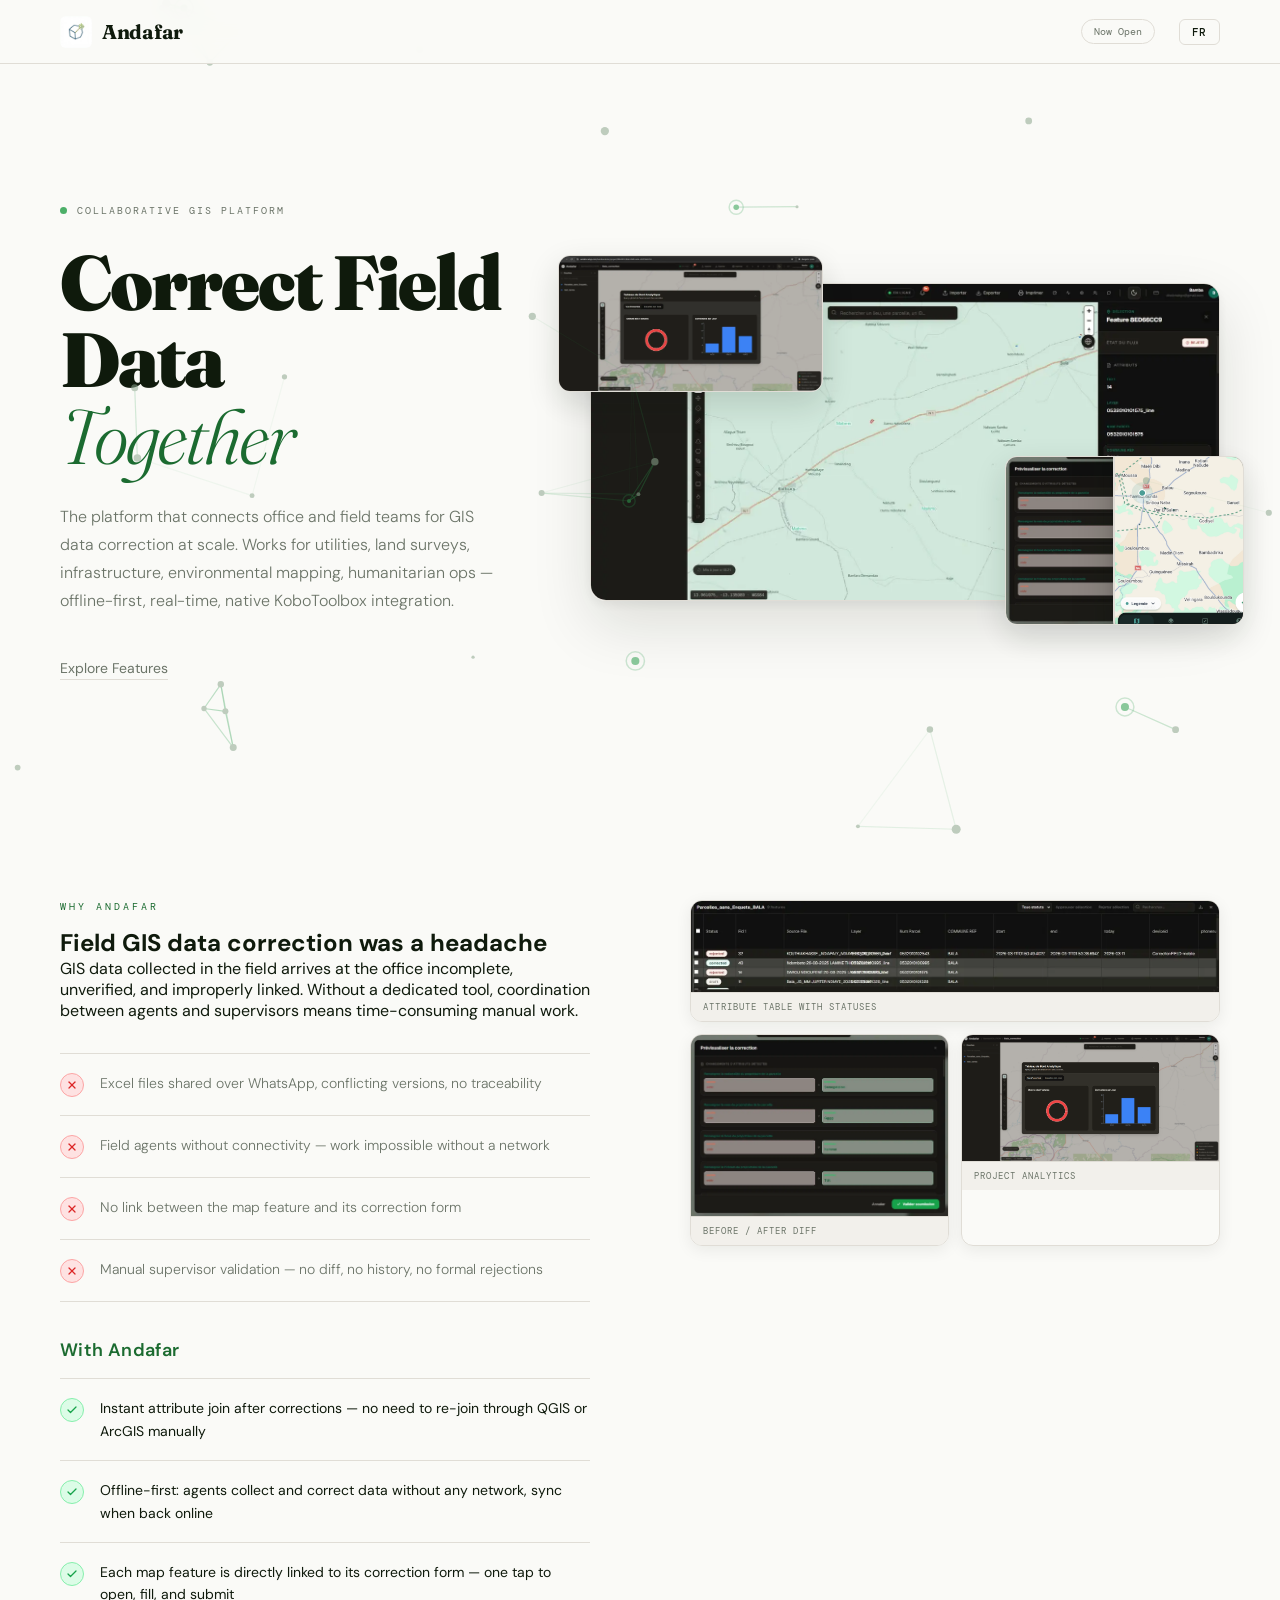
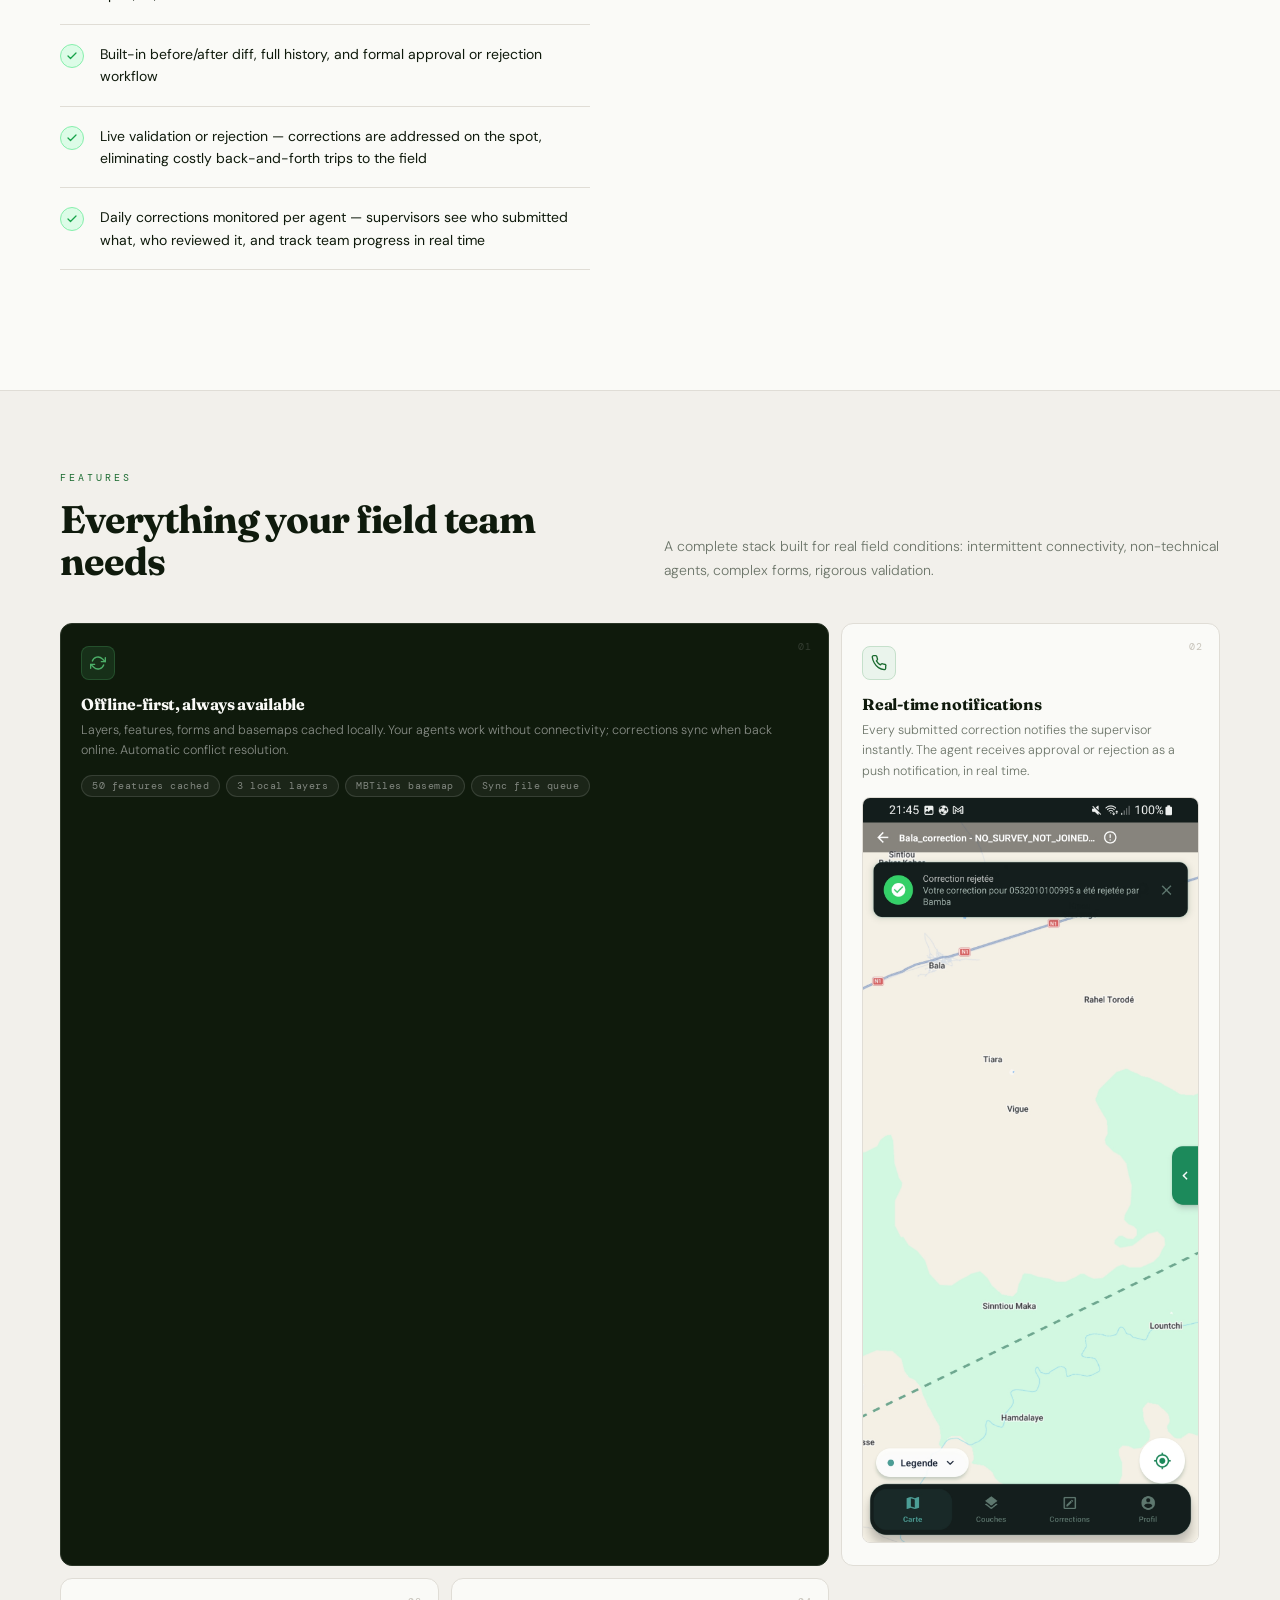
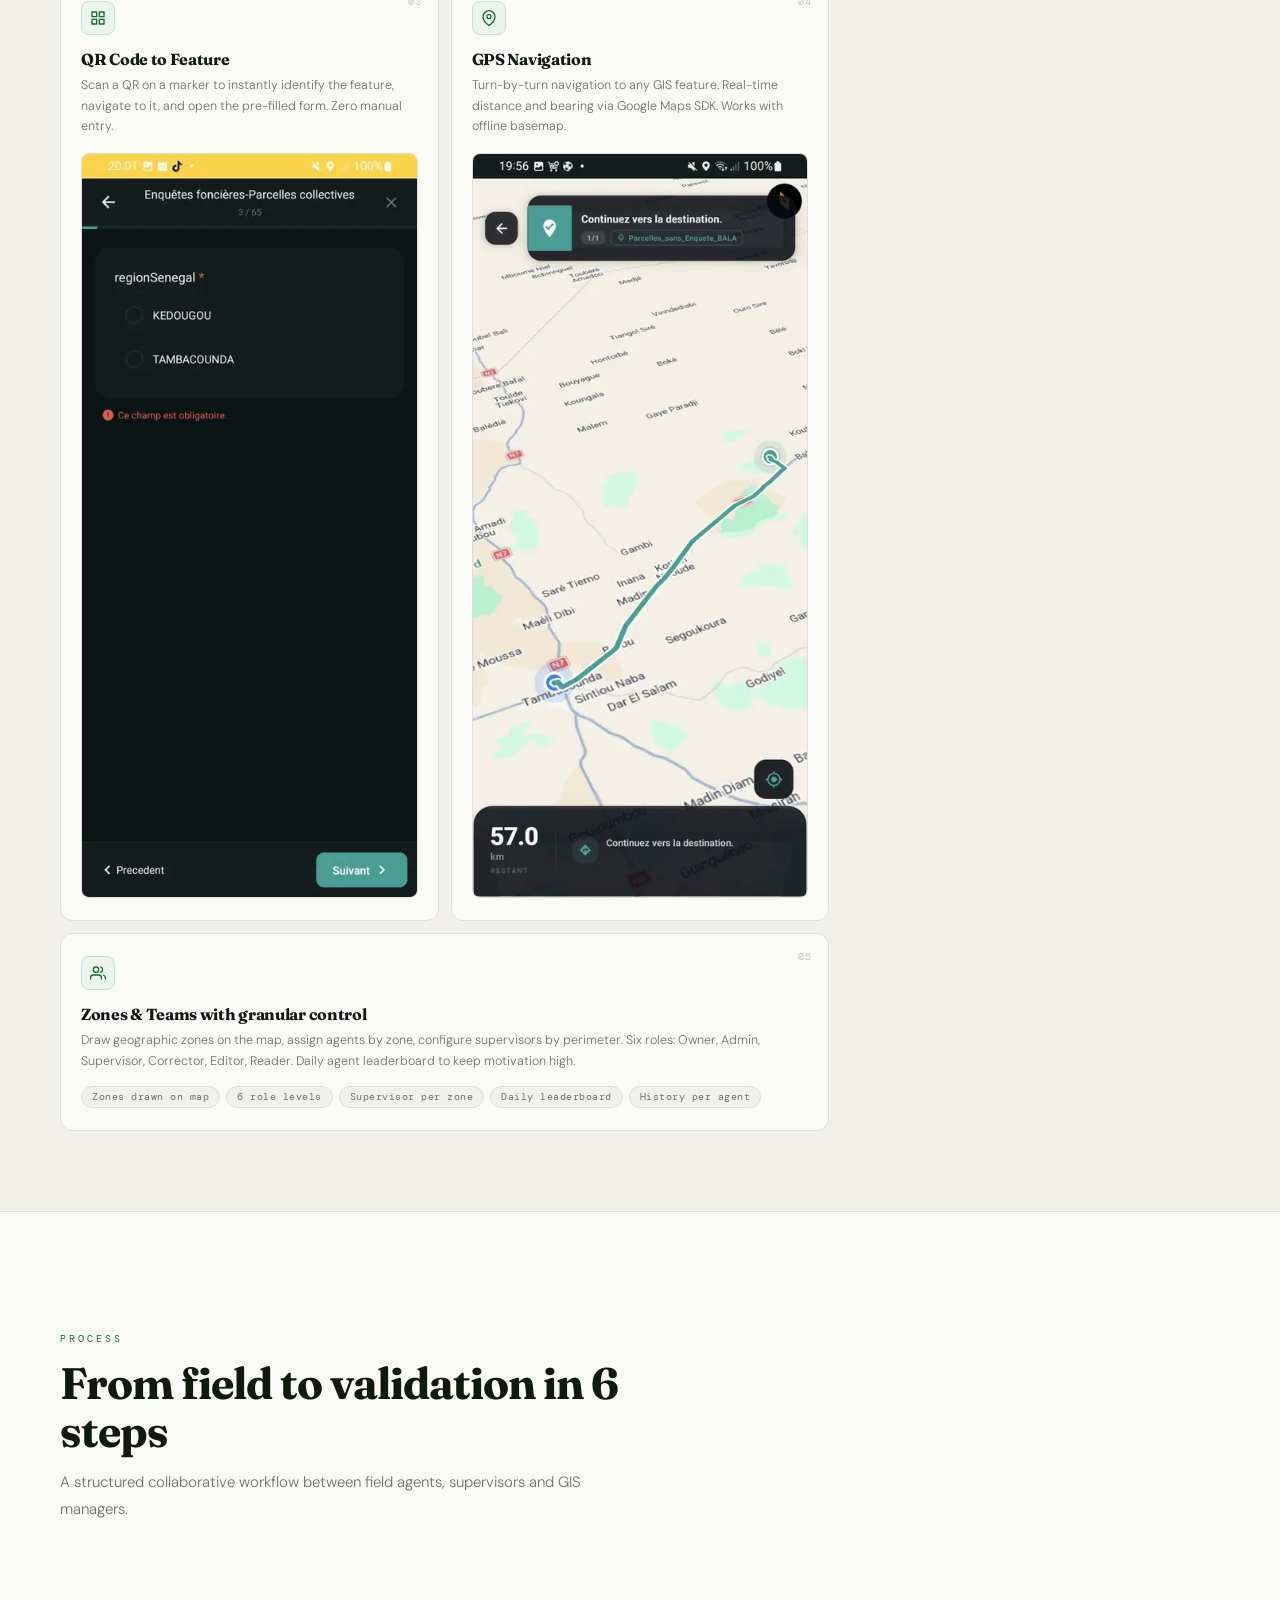
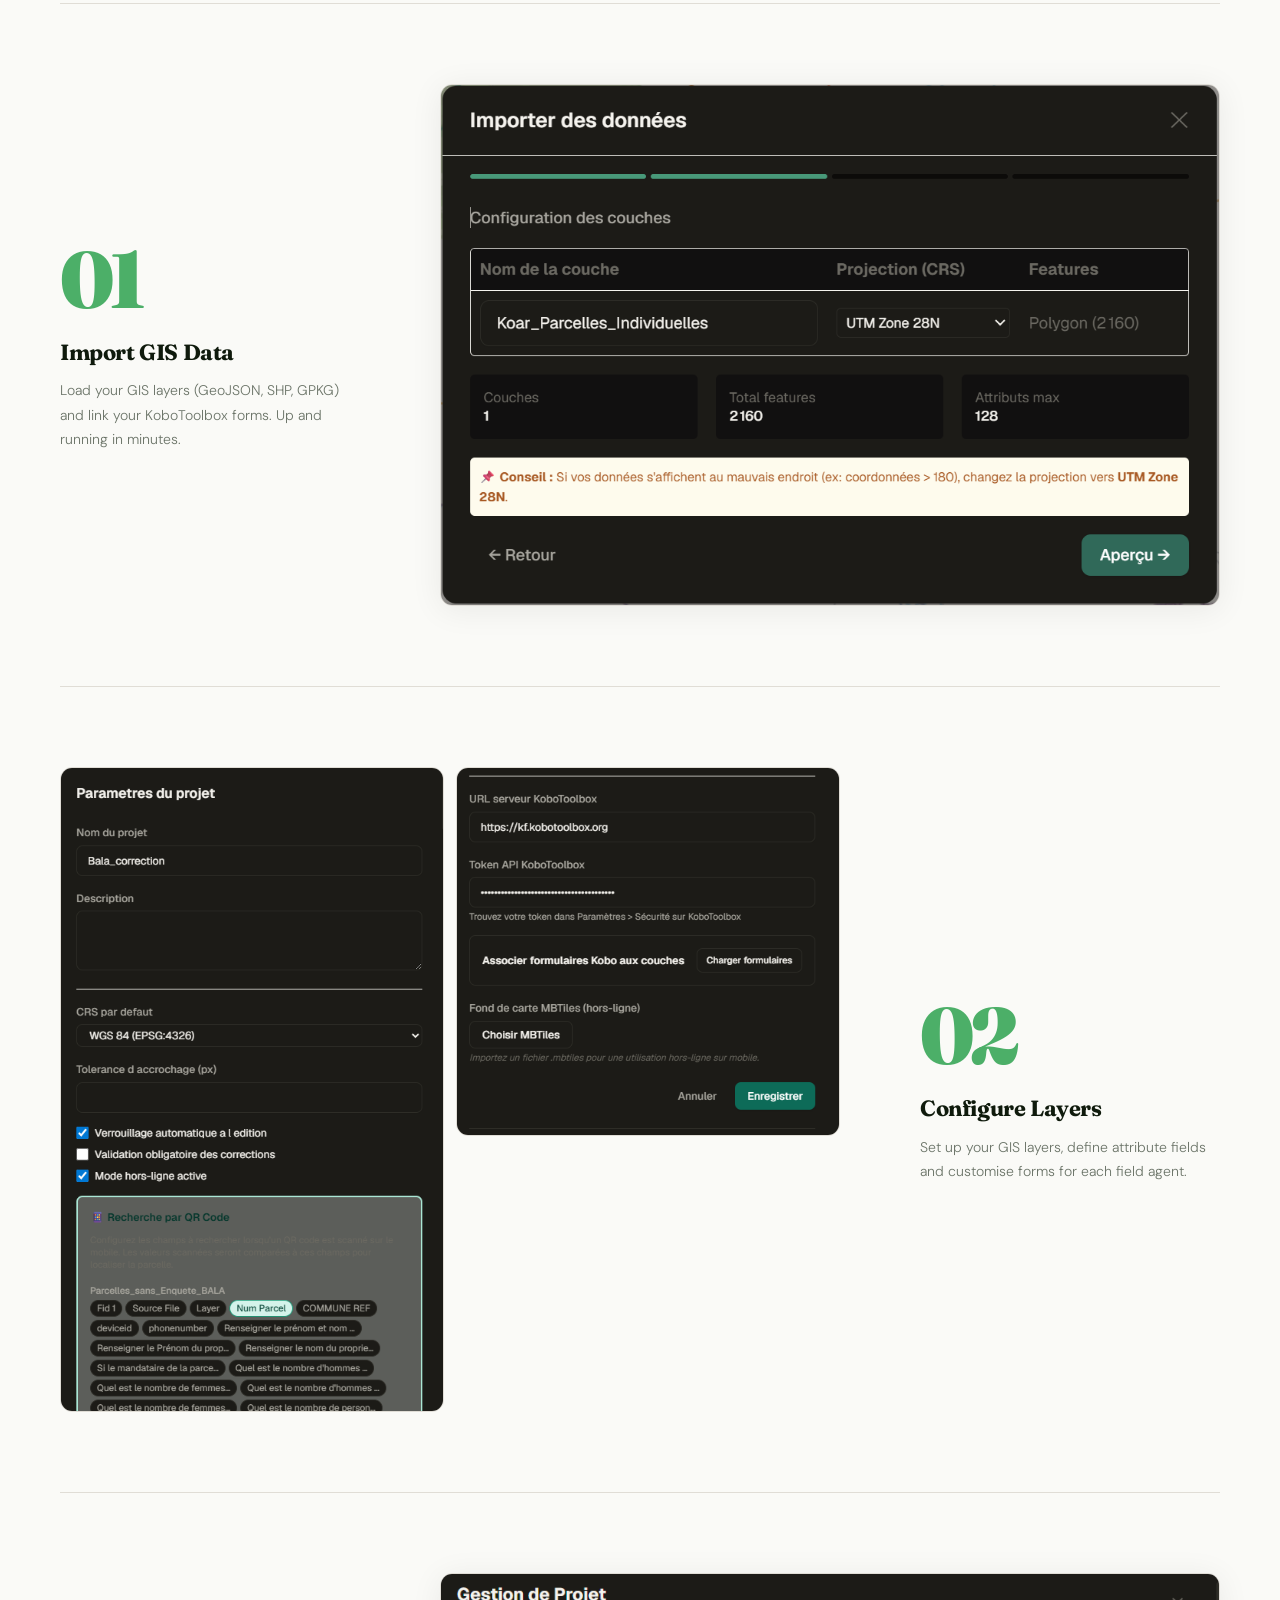
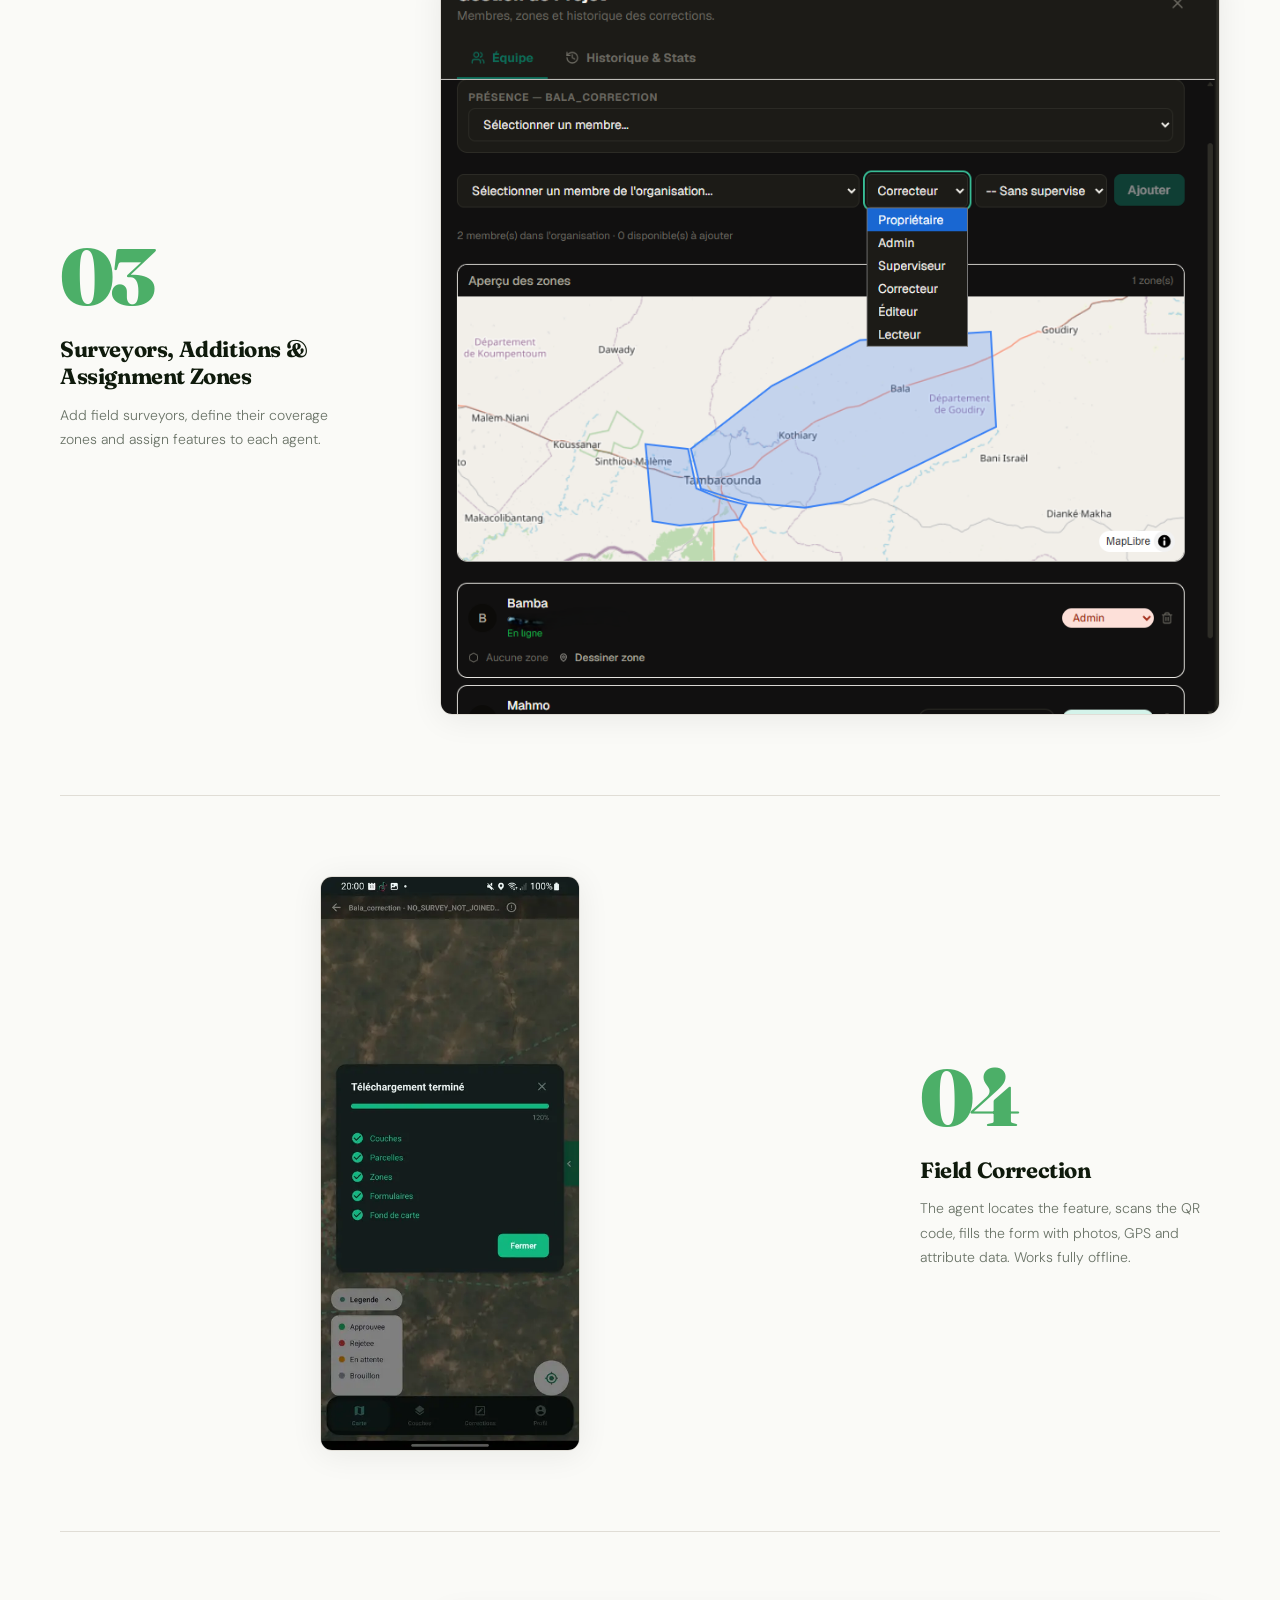
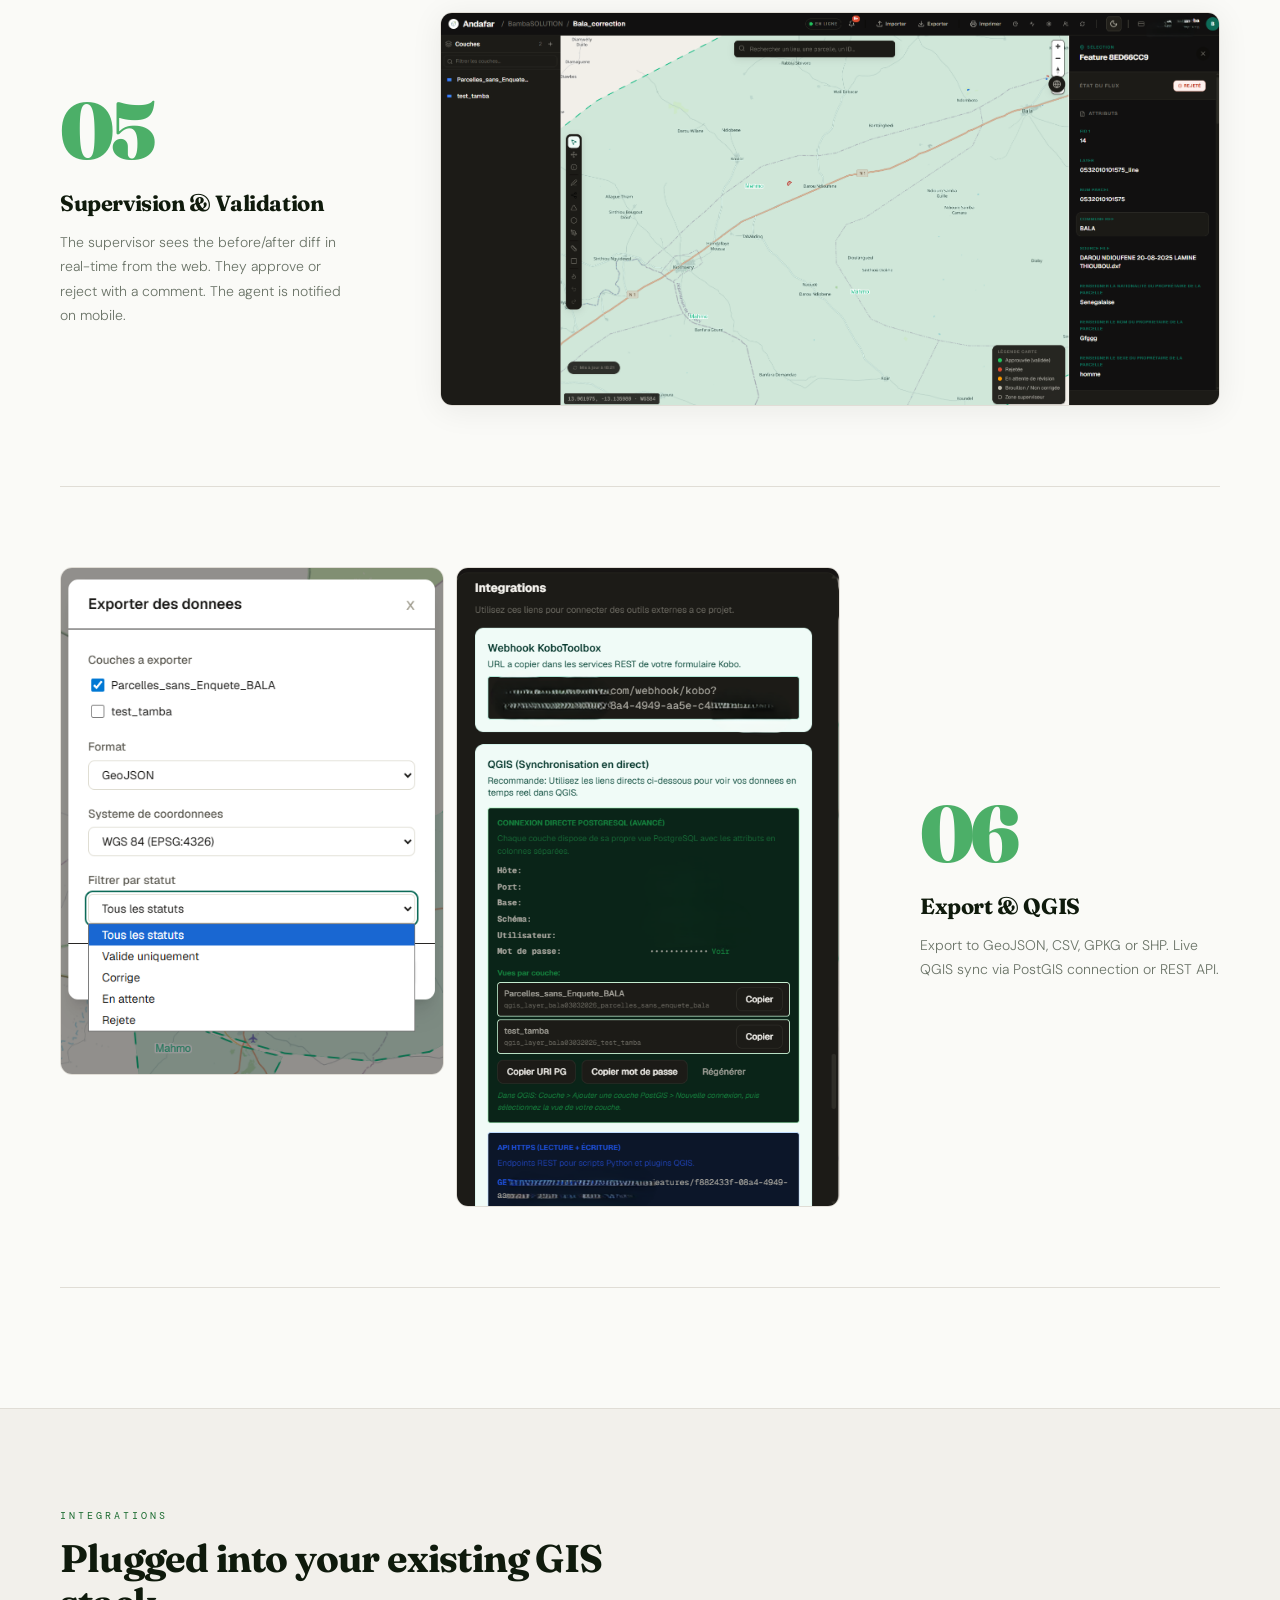
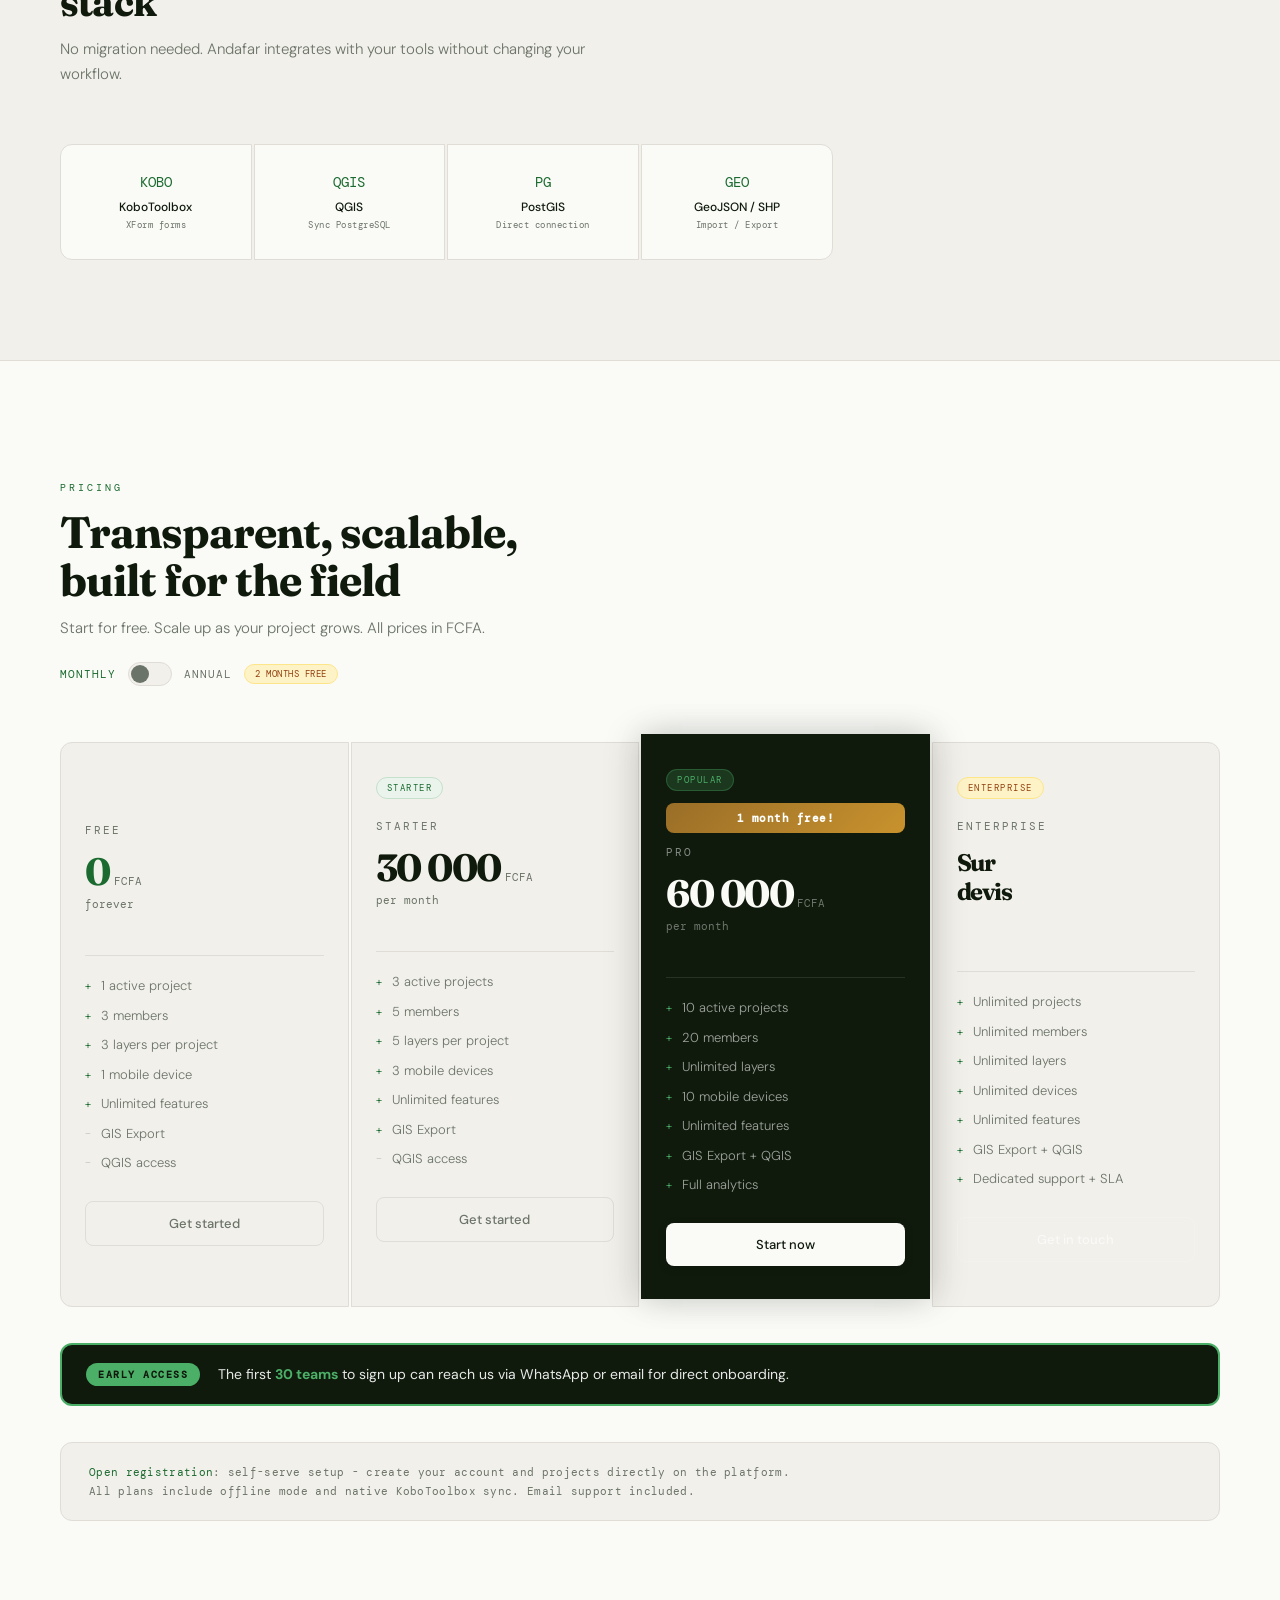
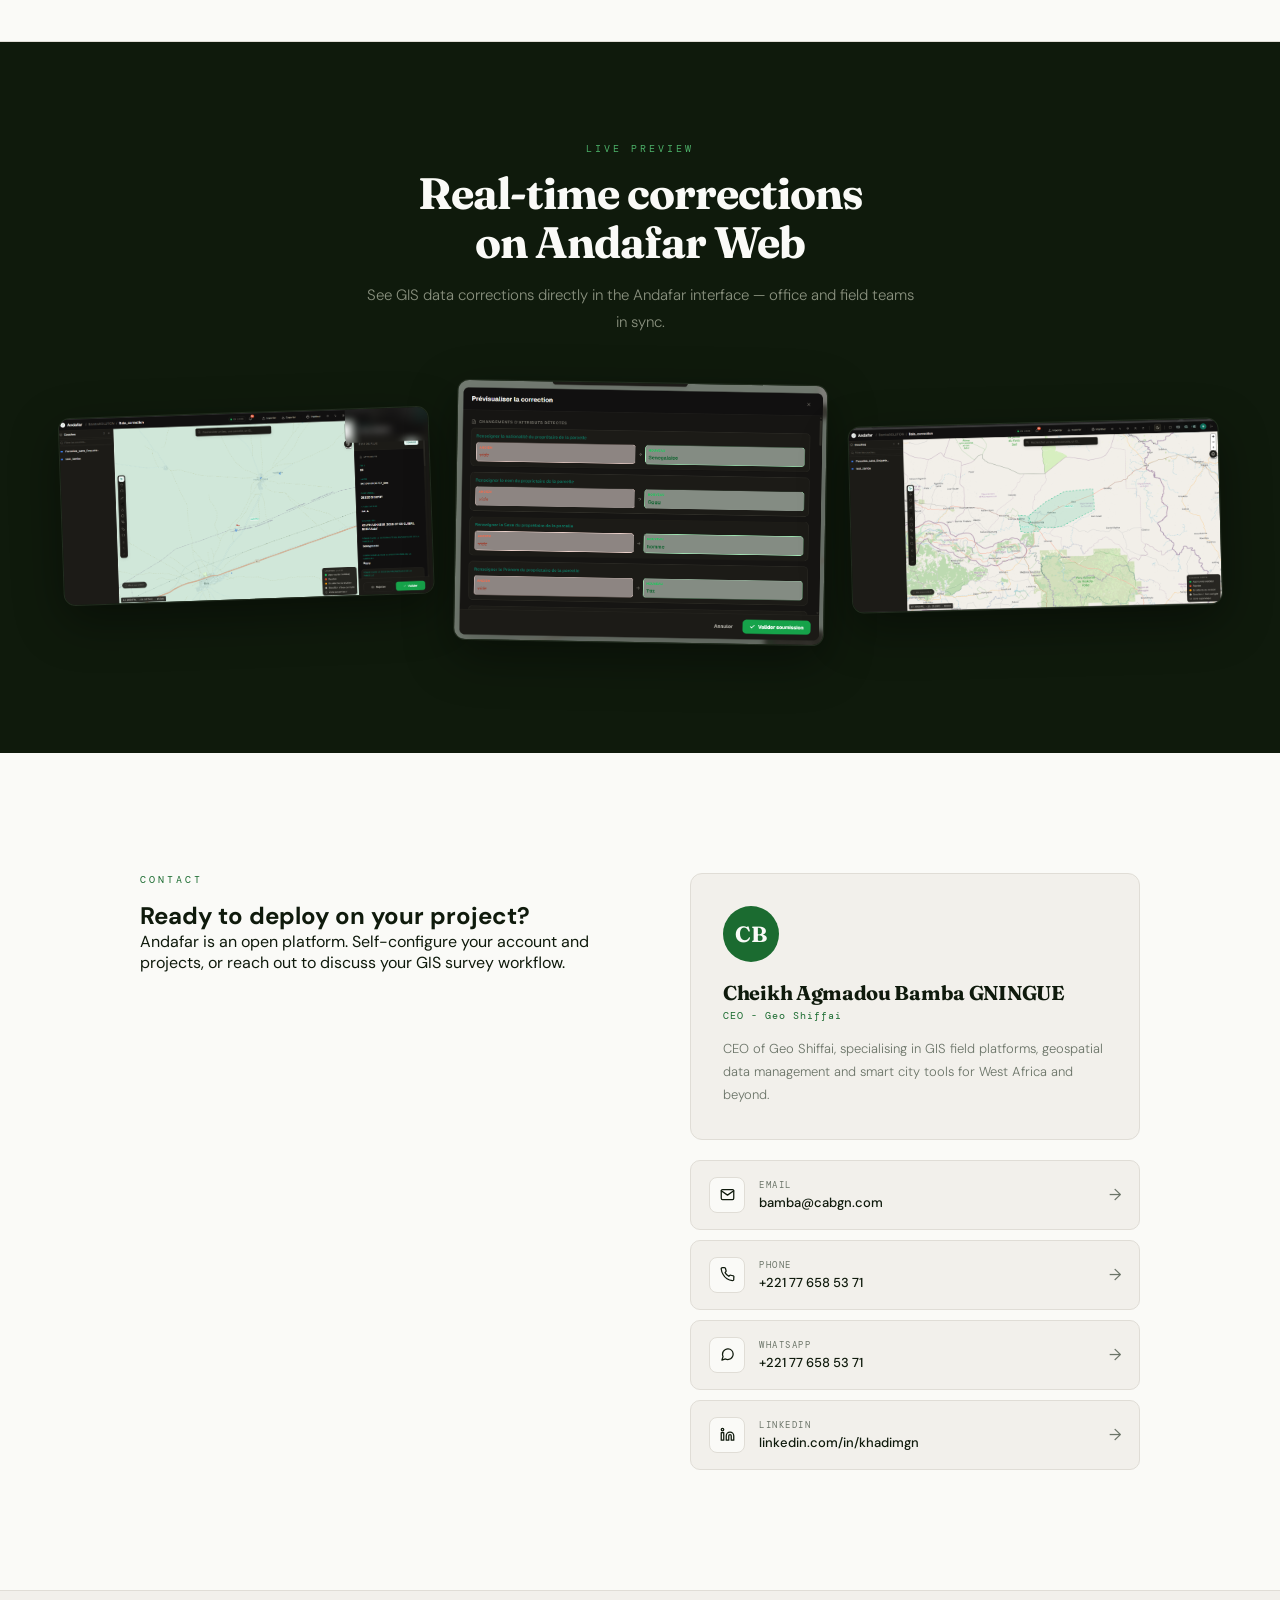
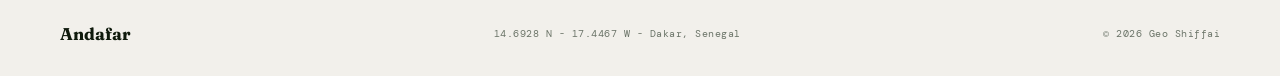
==== andafar-landing.html @ 1148125d "highlight early access banner with blinking badge and pulse animation" ====
﻿<!DOCTYPE html>
<html lang="en">
<head>
<meta charset="UTF-8"/>
<meta name="viewport" content="width=device-width, initial-scale=1.0"/>
<title>Andafar — Correct Field GIS Data Together</title>
<link rel="preconnect" href="https://fonts.googleapis.com"/>
<link rel="preconnect" href="https://fonts.gstatic.com" crossorigin/>
<link href="https://fonts.googleapis.com/css2?family=Fraunces:ital,opsz,wght@0,9..144,300;0,9..144,500;0,9..144,700;0,9..144,900;1,9..144,400&family=DM+Sans:opsz,wght@9..40,300;9..40,400;9..40,500&family=DM+Mono:wght@300;400&display=swap" rel="stylesheet"/>
<link rel="stylesheet" href="styles.css"/>
<link rel="icon" type="image/png" href="logo.png"/>
<meta name="description" content="Andafar — The collaborative GIS platform for correcting field data together. Offline-first, real-time, native KoboToolbox integration."/>
<meta name="theme-color" content="#1B6B30"/>
<meta property="og:title" content="Andafar — Correct Field GIS Data Together"/>
<meta property="og:description" content="The platform that connects office and field teams for GIS data correction at any scale — utilities, land surveys, infrastructure, and more."/>
<meta property="og:type" content="website"/>
<meta property="og:image" content="logo.png"/>
<meta name="twitter:card" content="summary_large_image"/>
<!-- STYLE MOVED TO styles.css -->
</head>
<body>
<a href="#hero" class="skip-link">Skip to main content</a>

<!-- NAV -->
<nav aria-label="Navigation principale">
  <div class="nav-logo">
    <img src="logo.png" alt="Andafar" class="nav-logo-img"/>
    Andafar
  </div>
  <div class="nav-right">
    <span class="nav-tag">Now Open</span>
    <button class="lang-toggle" type="button" aria-label="Toggle language">FR</button>
  </div>
</nav>

<!-- HERO -->
<section id="hero" aria-label="Hero">
  <div class="hero-inner">
    <div>
      <div class="hero-label">
        <div class="hero-label-dot"></div>
        <span class="hero-label-txt">Collaborative GIS Platform</span>
      </div>
      <h1 class="hero-title">
        Correct Field Data<br/><span class="line-accent">Together</span>
      </h1>
      <p class="hero-sub">The platform that connects office and field teams for GIS data correction at scale. Works for utilities, land surveys, infrastructure, environmental mapping, humanitarian ops — offline-first, real-time, native KoboToolbox integration.</p>
      <div class="hero-actions">
        <a href="#features" class="btn-ghost">Explore Features</a>
      </div>
    </div>
    <div class="hero-image-wrap">
      <img src="[data-uri]" alt="Andafar interface" class="hero-img-main"/>
      <div class="hero-img-float top-left">
        <img src="[data-uri]" alt="Analytics Andafar"/>
      </div>
      <div class="hero-img-float bot-right">
        <img src="[data-uri]" alt="Correction preview"/>
      <img src="For_landingpage/Screenshot_20260311-195546_Andafar.jpg" alt="Application mobile Andafar" class="hero-mobile-preview"/>
      </div>
    </div>
  </div>
</section>

<!-- PROBLEM -->
<section id="problem">
  <div class="problem-inner">
    <div class="reveal">
      <span class="section-label">Why Andafar</span>
      <h2>Field GIS data correction was a headache</h2>
      <p>GIS data collected in the field arrives at the office incomplete, unverified, and improperly linked. Without a dedicated tool, coordination between agents and supervisors means time-consuming manual work.</p>
      <ul class="pain-list">
        <li class="pain-item">
          <div class="pain-marker">
            <svg viewBox="0 0 24 24" fill="none" stroke="#DC2626" stroke-width="2.5" stroke-linecap="round"><line x1="18" y1="6" x2="6" y2="18"/><line x1="6" y1="6" x2="18" y2="18"/></svg>
          </div>
          <span class="pain-text">Excel files shared over WhatsApp, conflicting versions, no traceability</span>
        </li>
        <li class="pain-item">
          <div class="pain-marker">
            <svg viewBox="0 0 24 24" fill="none" stroke="#DC2626" stroke-width="2.5" stroke-linecap="round"><line x1="18" y1="6" x2="6" y2="18"/><line x1="6" y1="6" x2="18" y2="18"/></svg>
          </div>
          <span class="pain-text">Field agents without connectivity — work impossible without a network</span>
        </li>
        <li class="pain-item">
          <div class="pain-marker">
            <svg viewBox="0 0 24 24" fill="none" stroke="#DC2626" stroke-width="2.5" stroke-linecap="round"><line x1="18" y1="6" x2="6" y2="18"/><line x1="6" y1="6" x2="18" y2="18"/></svg>
          </div>
          <span class="pain-text">No link between the map feature and its correction form</span>
        </li>
        <li class="pain-item">
          <div class="pain-marker">
            <svg viewBox="0 0 24 24" fill="none" stroke="#DC2626" stroke-width="2.5" stroke-linecap="round"><line x1="18" y1="6" x2="6" y2="18"/><line x1="6" y1="6" x2="18" y2="18"/></svg>
          </div>
          <span class="pain-text">Manual supervisor validation — no diff, no history, no formal rejections</span>
        </li>
      </ul>

      <h3 class="pro-heading">With Andafar</h3>
      <ul class="pro-list">
        <li class="pro-item">
          <div class="pro-marker">
            <svg viewBox="0 0 24 24" fill="none" stroke="#16A34A" stroke-width="2.5" stroke-linecap="round" stroke-linejoin="round"><polyline points="20 6 9 17 4 12"/></svg>
          </div>
          <span class="pro-text">Instant attribute join after corrections — no need to re-join through QGIS or ArcGIS manually</span>
        </li>
        <li class="pro-item">
          <div class="pro-marker">
            <svg viewBox="0 0 24 24" fill="none" stroke="#16A34A" stroke-width="2.5" stroke-linecap="round" stroke-linejoin="round"><polyline points="20 6 9 17 4 12"/></svg>
          </div>
          <span class="pro-text">Offline-first: agents collect and correct data without any network, sync when back online</span>
        </li>
        <li class="pro-item">
          <div class="pro-marker">
            <svg viewBox="0 0 24 24" fill="none" stroke="#16A34A" stroke-width="2.5" stroke-linecap="round" stroke-linejoin="round"><polyline points="20 6 9 17 4 12"/></svg>
          </div>
          <span class="pro-text">Each map feature is directly linked to its correction form — one tap to open, fill, and submit</span>
        </li>
        <li class="pro-item">
          <div class="pro-marker">
            <svg viewBox="0 0 24 24" fill="none" stroke="#16A34A" stroke-width="2.5" stroke-linecap="round" stroke-linejoin="round"><polyline points="20 6 9 17 4 12"/></svg>
          </div>
          <span class="pro-text">Built-in before/after diff, full history, and formal approval or rejection workflow</span>
        </li>
        <li class="pro-item">
          <div class="pro-marker">
            <svg viewBox="0 0 24 24" fill="none" stroke="#16A34A" stroke-width="2.5" stroke-linecap="round" stroke-linejoin="round"><polyline points="20 6 9 17 4 12"/></svg>
          </div>
          <span class="pro-text">Live validation or rejection — corrections are addressed on the spot, eliminating costly back-and-forth trips to the field</span>
        </li>
        <li class="pro-item">
          <div class="pro-marker">
            <svg viewBox="0 0 24 24" fill="none" stroke="#16A34A" stroke-width="2.5" stroke-linecap="round" stroke-linejoin="round"><polyline points="20 6 9 17 4 12"/></svg>
          </div>
          <span class="pro-text">Daily corrections monitored per agent — supervisors see who submitted what, who reviewed it, and track team progress in real time</span>
        </li>
      </ul>
    </div>
    <div class="problem-screens reveal" style="transition-delay:0.2s">
      <div class="prob-img span2">
        <img src="[data-uri]" alt="Andafar attribute table"/>
        <div class="prob-img-label">Attribute table with statuses</div>
      </div>
      <div class="prob-img">
        <img src="[data-uri]" alt="Correction preview"/>
        <div class="prob-img-label">Before / after diff</div>
      </div>
      <div class="prob-img">
        <img src="For_landingpage\Capture d'écran 2026-03-11 181906.png" alt="Project analytics dashboard"/>
        <div class="prob-img-label">Project analytics</div>
      </div>
    </div>
  </div>
</section>

<!-- FEATURES -->
<section id="features">
  <div class="features-inner">
    <div class="features-top reveal">
      <div>
        <span class="section-label">Features</span>
        <h2>Everything your field team needs</h2>
      </div>
      <p>A complete stack built for real field conditions: intermittent connectivity, non-technical agents, complex forms, rigorous validation.</p>
    </div>
    <div class="feat-grid">

      <div class="feat-card wide dark" style="transition-delay:0.0s">
        <div class="feat-num">01</div>
        <div class="feat-icon-wrap">
          <svg viewBox="0 0 24 24" fill="none" stroke="#4CAF68" stroke-width="2" stroke-linecap="round" stroke-linejoin="round"><polyline points="23 4 23 10 17 10"/><polyline points="1 20 1 14 7 14"/><path d="M3.51 9a9 9 0 0 1 14.85-3.36L23 10M1 14l4.64 4.36A9 9 0 0 0 20.49 15"/></svg>
        </div>
        <div class="feat-title">Offline-first, always available</div>
        <div class="feat-body">Layers, features, forms and basemaps cached locally. Your agents work without connectivity; corrections sync when back online. Automatic conflict resolution.</div>
        <div class="feat-pills">
          <span class="feat-pill">50 features cached</span>
          <span class="feat-pill">3 local layers</span>
          <span class="feat-pill">MBTiles basemap</span>
          <span class="feat-pill">Sync file queue</span>
        </div>
      </div>

      <div class="feat-card" style="transition-delay:0.1s">
        <div class="feat-num">02</div>
        <div class="feat-icon-wrap">
          <svg viewBox="0 0 24 24" fill="none" stroke="#1B6B30" stroke-width="2" stroke-linecap="round" stroke-linejoin="round"><path d="M22 16.92v3a2 2 0 0 1-2.18 2 19.79 19.79 0 0 1-8.63-3.07A19.5 19.5 0 0 1 4.99 12 19.79 19.79 0 0 1 1.95 3.18 2 2 0 0 1 3.92 1h3a2 2 0 0 1 2 1.72c.127.96.361 1.903.7 2.81a2 2 0 0 1-.45 2.11L8.09 8.91a16 16 0 0 0 6 6l1.27-1.27a2 2 0 0 1 2.11-.45c.907.339 1.85.573 2.81.7A2 2 0 0 1 22 16.92z"/></svg>
        </div>
        <div class="feat-title">Real-time notifications</div>
        <div class="feat-body">Every submitted correction notifies the supervisor instantly. The agent receives approval or rejection as a push notification, in real time.</div>
        <div class="feat-screen">
          <img src="For_landingpage/Screenshot_20260311-214551_Andafar.jpg" alt="Notifications mobile"/>
        </div>
      </div>

      <div class="feat-card" style="transition-delay:0.2s">
        <div class="feat-num">03</div>
        <div class="feat-icon-wrap">
          <svg viewBox="0 0 24 24" fill="none" stroke="#1B6B30" stroke-width="2" stroke-linecap="round" stroke-linejoin="round"><rect x="3" y="3" width="7" height="7"/><rect x="14" y="3" width="7" height="7"/><rect x="14" y="14" width="7" height="7"/><rect x="3" y="14" width="7" height="7"/></svg>
        </div>
        <div class="feat-title">QR Code to Feature</div>
        <div class="feat-body">Scan a QR on a marker to instantly identify the feature, navigate to it, and open the pre-filled form. Zero manual entry.</div>
        <div class="feat-screen">
          <img src="[data-uri]" alt="QR Scanner"/>
        </div>
      </div>

      <div class="feat-card" style="transition-delay:0.3s">
        <div class="feat-num">04</div>
        <div class="feat-icon-wrap">
          <svg viewBox="0 0 24 24" fill="none" stroke="#1B6B30" stroke-width="2" stroke-linecap="round" stroke-linejoin="round"><path d="M21 10c0 7-9 13-9 13s-9-6-9-13a9 9 0 0 1 18 0z"/><circle cx="12" cy="10" r="3"/></svg>
        </div>
        <div class="feat-title">GPS Navigation</div>
        <div class="feat-body">Turn-by-turn navigation to any GIS feature. Real-time distance and bearing via Google Maps SDK. Works with offline basemap.</div>
        <div class="feat-screen">
          <img src="[data-uri]" alt="GPS Navigation preview"/>
        </div>
      </div>

      <div class="feat-card wide" style="transition-delay:0.4s">
        <div class="feat-num">05</div>
        <div class="feat-icon-wrap">
          <svg viewBox="0 0 24 24" fill="none" stroke="#1B6B30" stroke-width="2" stroke-linecap="round" stroke-linejoin="round"><path d="M17 21v-2a4 4 0 0 0-4-4H5a4 4 0 0 0-4 4v2"/><circle cx="9" cy="7" r="4"/><path d="M23 21v-2a4 4 0 0 0-3-3.87"/><path d="M16 3.13a4 4 0 0 1 0 7.75"/></svg>
        </div>
        <div class="feat-title">Zones &amp; Teams with granular control</div>
        <div class="feat-body">Draw geographic zones on the map, assign agents by zone, configure supervisors by perimeter. Six roles: Owner, Admin, Supervisor, Corrector, Editor, Reader. Daily agent leaderboard to keep motivation high.</div>
        <div class="feat-pills">
          <span class="feat-pill">Zones drawn on map</span>
          <span class="feat-pill">6 role levels</span>
          <span class="feat-pill">Supervisor per zone</span>
          <span class="feat-pill">Daily leaderboard</span>
          <span class="feat-pill">History per agent</span>
        </div>
      </div>

    </div>
  </div>
</section>

<!-- WORKFLOW -->
<section id="workflow">
  <div class="workflow-inner">
    <div class="workflow-head reveal">
      <span class="section-label">Process</span>
      <h2>From field to validation in 6 steps</h2>
      <p>A structured collaborative workflow between field agents, supervisors and GIS managers.</p>
    </div>
    <div class="workflow-grid">
      <div class="wf-step" style="transition-delay:0.0s">
        <div class="wf-step-text">
          <div class="wf-step-num">01</div>
          <h4>Import GIS Data</h4>
          <p>Load your GIS layers (GeoJSON, SHP, GPKG) and link your KoboToolbox forms. Up and running in minutes.</p>
        </div>
        <div class="wf-step-img">
          <img src="For_landingpage/Capture d'écran 2026-03-12 004022.png" alt="Import GIS data"/>
        </div>
      </div>
      <div class="wf-step" style="transition-delay:0.1s">
        <div class="wf-step-text">
          <div class="wf-step-num">02</div>
          <h4>Configure Layers</h4>
          <p>Set up your GIS layers, define attribute fields and customise forms for each field agent.</p>
        </div>
        <div class="wf-step-images">
          <div class="wf-step-img">
            <img src="For_landingpage/Capture d'écran 2026-03-11 181916.png" alt="Layer configuration"/>
          </div>
          <div class="wf-step-img">
            <img src="For_landingpage/Capture d'écran 2026-03-11 181928.png" alt="Layer settings"/>
          </div>
        </div>
      </div>
      <div class="wf-step" style="transition-delay:0.2s">
        <div class="wf-step-text">
          <div class="wf-step-num">03</div>
          <h4>Surveyors, Additions &amp; Assignment Zones</h4>
          <p>Add field surveyors, define their coverage zones and assign features to each agent.</p>
        </div>
        <div class="wf-step-img">
          <img src="For_landingpage/Capture d'écran 2026-03-11 182053.png" alt="Assignment zones"/>
        </div>
      </div>
      <div class="wf-step" style="transition-delay:0.3s">
        <div class="wf-step-text">
          <div class="wf-step-num">04</div>
          <h4>Field Correction</h4>
          <p>The agent locates the feature, scans the QR code, fills the form with photos, GPS and attribute data. Works fully offline.</p>
        </div>
        <div class="wf-step-img wf-step-img--portrait">
          <img src="[data-uri]" alt="Field mobile app"/>
        </div>
      </div>
      <div class="wf-step" style="transition-delay:0.4s">
        <div class="wf-step-text">
          <div class="wf-step-num">05</div>
          <h4>Supervision &amp; Validation</h4>
          <p>The supervisor sees the before/after diff in real-time from the web. They approve or reject with a comment. The agent is notified on mobile.</p>
        </div>
        <div class="wf-step-img">
          <img src="For_landingpage\Capture d'écran 2026-03-11 182224.png" alt="Web supervision"/>
        </div>
      </div>
      <div class="wf-step" style="transition-delay:0.5s">
        <div class="wf-step-text">
          <div class="wf-step-num">06</div>
          <h4>Export &amp; QGIS</h4>
          <p>Export to GeoJSON, CSV, GPKG or SHP. Live QGIS sync via PostGIS connection or REST API.</p>
        </div>
        <div class="wf-step-images">
          <div class="wf-step-img">
            <img src="For_landingpage/Capture d'écran 2026-03-11 214827.png" alt="Data export"/>
          </div>
          <div class="wf-step-img">
            <img src="For_landingpage/Capture d'écran 2026-03-11 181938.png" alt="QGIS connection"/>
          </div>
        </div>
      </div>
    </div>
  </div>
</section>

<!-- INTEGRATIONS -->
<section id="integrations">
  <div class="integ-inner">
    <div class="integ-head reveal">
      <span class="section-label">Integrations</span>
      <h2>Plugged into your existing GIS stack</h2>
      <p>No migration needed. Andafar integrates with your tools without changing your workflow.</p>
    </div>
    <div class="integ-grid">
      <div class="integ-card" style="transition-delay:0.0s">
        <div class="integ-abbr">KOBO</div>
        <div class="integ-name">KoboToolbox</div>
        <div class="integ-sub">XForm forms</div>
      </div>
      <div class="integ-card" style="transition-delay:0.08s">
        <div class="integ-abbr">QGIS</div>
        <div class="integ-name">QGIS</div>
        <div class="integ-sub">Sync PostgreSQL</div>
      </div>
      <div class="integ-card" style="transition-delay:0.16s">
        <div class="integ-abbr">PG</div>
        <div class="integ-name">PostGIS</div>
        <div class="integ-sub">Direct connection</div>
      </div>
      <div class="integ-card" style="transition-delay:0.24s">
        <div class="integ-abbr">GEO</div>
        <div class="integ-name">GeoJSON / SHP</div>
        <div class="integ-sub">Import / Export</div>
      </div>
    </div>
  </div>
</section>

<!-- PRICING -->
<section id="pricing">
  <div class="pricing-inner">
    <div class="pricing-head reveal">
      <span class="section-label">Pricing</span>
      <h2>Transparent, scalable,<br/>built for the field</h2>
      <p>Start for free. Scale up as your project grows. All prices in FCFA.</p>
      <div class="billing-row">
        <span class="bill-label monthly on" id="lbl-m">MONTHLY</span>
        <div class="bill-track" id="bill-toggle" onclick="toggleBilling()">
          <div class="bill-thumb"></div>
        </div>
        <span class="bill-label annual" id="lbl-a">ANNUAL</span>
        <span class="badge-save">2 MONTHS FREE</span>
      </div>
    </div>
    <div class="pricing-grid">

      <div class="plan-card" style="transition-delay:0.0s">
        <div class="plan-badge free-b">.</div>
        <div class="plan-name">Free</div>
        <div class="plan-price-wrap">
          <span class="plan-amount free">0</span>
          <span class="plan-currency">FCFA</span>
        </div>
        <div class="plan-period">forever</div>
        <div class="plan-annual-note" id="note-free">&nbsp;</div>
        <div class="plan-divider"></div>
        <ul class="plan-features">
          <li><span class="pf-check">+</span>1 active project</li>
          <li><span class="pf-check">+</span>3 members</li>
          <li><span class="pf-check">+</span>3 layers per project</li>
          <li><span class="pf-check">+</span>1 mobile device</li>
          <li><span class="pf-check">+</span>Unlimited features</li>
          <li><span class="pf-cross">-</span>GIS Export</li>
          <li><span class="pf-cross">-</span>QGIS access</li>
        </ul>
        <a href="#pricing" class="plan-cta ghost">Get started</a>
      </div>

      <div class="plan-card" style="transition-delay:0.1s">
        <div class="plan-badge popular">Starter</div>
        <div class="plan-name">Starter</div>
        <div class="plan-price-wrap">
          <span class="plan-amount" id="price-starter">30 000</span>
          <span class="plan-currency">FCFA</span>
        </div>
        <div class="plan-period" id="period-starter">per month</div>
        <div class="plan-annual-note" id="note-starter">&nbsp;</div>
        <div class="plan-divider"></div>
        <ul class="plan-features">
          <li><span class="pf-check">+</span>3 active projects</li>
          <li><span class="pf-check">+</span>5 members</li>
          <li><span class="pf-check">+</span>5 layers per project</li>
          <li><span class="pf-check">+</span>3 mobile devices</li>
          <li><span class="pf-check">+</span>Unlimited features</li>
          <li><span class="pf-check">+</span>GIS Export</li>
          <li><span class="pf-cross">-</span>QGIS access</li>
        </ul>
        <a href="#pricing" class="plan-cta ghost">Get started</a>
      </div>

      <div class="plan-card featured" style="transition-delay:0.2s">
        <div class="plan-badge featured-b">Popular</div>
        <div class="promo-ribbon">1 month free!</div>
        <div class="plan-name">Pro</div>
        <div class="plan-price-wrap">
          <span class="plan-amount" id="price-pro">60 000</span>
          <span class="plan-currency">FCFA</span>
        </div>
        <div class="plan-period" id="period-pro">per month</div>
        <div class="plan-annual-note" id="note-pro">&nbsp;</div>
        <div class="plan-divider"></div>
        <ul class="plan-features">
          <li><span class="pf-check">+</span>10 active projects</li>
          <li><span class="pf-check">+</span>20 members</li>
          <li><span class="pf-check">+</span>Unlimited layers</li>
          <li><span class="pf-check">+</span>10 mobile devices</li>
          <li><span class="pf-check">+</span>Unlimited features</li>
          <li><span class="pf-check">+</span>GIS Export + QGIS</li>
          <li><span class="pf-check">+</span>Full analytics</li>
        </ul>
        <a href="#pricing" class="plan-cta solid">Start now</a>
      </div>

      <div class="plan-card" style="transition-delay:0.3s">
        <div class="plan-badge enterprise-b">Enterprise</div>
        <div class="plan-name">Enterprise</div>
        <div class="plan-price-wrap">
          <span class="plan-amount ent">Sur<br/>devis</span>
        </div>
        <div class="plan-period">&nbsp;</div>
        <div class="plan-annual-note">&nbsp;</div>
        <div class="plan-divider"></div>
        <ul class="plan-features">
          <li><span class="pf-check">+</span>Unlimited projects</li>
          <li><span class="pf-check">+</span>Unlimited members</li>
          <li><span class="pf-check">+</span>Unlimited layers</li>
          <li><span class="pf-check">+</span>Unlimited devices</li>
          <li><span class="pf-check">+</span>Unlimited features</li>
          <li><span class="pf-check">+</span>GIS Export + QGIS</li>
          <li><span class="pf-check">+</span>Dedicated support + SLA</li>
        </ul>
        <a href="mailto:bamba@cabgn.com?subject=Quote%20Andafar%20-%20Enterprise" class="plan-cta subtle">Get in touch</a>
      </div>
    </div>
    <div class="early-access-banner">
      <span class="ea-badge">Early Access</span>
      <p class="ea-text">The first <strong>30 teams</strong> to sign up can reach us via WhatsApp or email for direct onboarding.</p>
    </div>
    <p class="pricing-note">
      <b>Open registration</b>: self-serve setup - create your account and projects directly on the platform.<br/>
      All plans include offline mode and native KoboToolbox sync. Email support included.
    </p>
  </div>
</section>

<!-- LIVE PREVIEW -->
<section id="live-preview">
  <div class="preview-inner">
    <div class="reveal">
      <span class="section-label">Live Preview</span>
      <h2>Real-time corrections<br/>on Andafar Web</h2>
      <p>See GIS data corrections directly in the Andafar interface — office and field teams in sync.</p>
    </div>
    <div class="screenshots-grid">
      <div class="screenshot-card reveal" style="transition-delay:0.0s">
        <img src="For_landingpage/Capture d'écran 2026-03-11 182336_safe.png" alt="Andafar live correction - map view" loading="lazy"/>
      </div>
      <div class="screenshot-card reveal" style="transition-delay:0.12s">
        <img src="For_landingpage/Capture d'écran 2026-03-11 182343.png" alt="Andafar live correction - feature details" loading="lazy"/>
      </div>
      <div class="screenshot-card reveal" style="transition-delay:0.24s">
        <img src="For_landingpage/Capture d'écran 2026-03-11 181803.png" alt="Andafar live correction - dashboard" loading="lazy"/>
      </div>
    </div>
  </div>
</section>

<!-- CONTACT -->
<section id="contact">
  <div class="contact-inner">
    <div class="reveal">
      <span class="section-label">Contact</span>
      <h2>Ready to deploy on your project?</h2>
      <p>Andafar is an open platform. Self-configure your account and projects, or reach out to discuss your GIS survey workflow.</p>
    </div>
    <div class="reveal" style="transition-delay:0.15s">
      <div class="author-card">
        <div class="author-initials">CB</div>
        <div class="author-name">Cheikh Agmadou Bamba GNINGUE</div>
        <div class="author-role">CEO - Geo Shiffai</div>
        <p class="author-bio">CEO of Geo Shiffai, specialising in GIS field platforms, geospatial data management and smart city tools for West Africa and beyond.</p>
      </div>
      <div class="contact-links">
        <a href="mailto:bamba@cabgn.com" class="contact-link">
          <div class="contact-link-icon">
            <svg viewBox="0 0 24 24" fill="none" stroke="currentColor" stroke-width="2" stroke-linecap="round" stroke-linejoin="round"><path d="M4 4h16c1.1 0 2 .9 2 2v12c0 1.1-.9 2-2 2H4c-1.1 0-2-.9-2-2V6c0-1.1.9-2 2-2z"/><polyline points="22,6 12,13 2,6"/></svg>
          </div>
          <div class="contact-link-meta">
            <div class="lbl">Email</div>
            <div class="val">bamba@cabgn.com</div>
          </div>
          <span class="contact-link-arrow">&#8594;</span>
        </a>
        <a href="tel:+221776585371" class="contact-link">
          <div class="contact-link-icon">
            <svg viewBox="0 0 24 24" fill="none" stroke="currentColor" stroke-width="2" stroke-linecap="round" stroke-linejoin="round"><path d="M22 16.92v3a2 2 0 0 1-2.18 2 19.79 19.79 0 0 1-8.63-3.07A19.5 19.5 0 0 1 4.99 12 19.79 19.79 0 0 1 1.95 3.18 2 2 0 0 1 3.92 1h3a2 2 0 0 1 2 1.72c.127.96.361 1.903.7 2.81a2 2 0 0 1-.45 2.11L8.09 8.91a16 16 0 0 0 6 6l1.27-1.27a2 2 0 0 1 2.11-.45c.907.339 1.85.573 2.81.7A2 2 0 0 1 22 16.92z"/></svg>
          </div>
          <div class="contact-link-meta">
            <div class="lbl">Phone</div>
            <div class="val">+221 77 658 53 71</div>
          </div>
          <span class="contact-link-arrow">&#8594;</span>
        </a>
        <a href="https://wa.me/221776585371" target="_blank" class="contact-link">
          <div class="contact-link-icon">
            <svg viewBox="0 0 24 24" fill="none" stroke="currentColor" stroke-width="2" stroke-linecap="round" stroke-linejoin="round"><path d="M21 11.5a8.38 8.38 0 0 1-.9 3.8 8.5 8.5 0 0 1-7.6 4.7 8.38 8.38 0 0 1-3.8-.9L3 21l1.9-5.7a8.38 8.38 0 0 1-.9-3.8 8.5 8.5 0 0 1 4.7-7.6 8.38 8.38 0 0 1 3.8-.9h.5a8.48 8.48 0 0 1 8 8v.5z"/></svg>
          </div>
          <div class="contact-link-meta">
            <div class="lbl">WhatsApp</div>
            <div class="val">+221 77 658 53 71</div>
          </div>
          <span class="contact-link-arrow">&#8594;</span>
        </a>
        <a href="https://www.linkedin.com/in/khadimgn" target="_blank" class="contact-link">
          <div class="contact-link-icon">
            <svg viewBox="0 0 24 24" fill="none" stroke="currentColor" stroke-width="2" stroke-linecap="round" stroke-linejoin="round"><path d="M16 8a6 6 0 0 1 6 6v7h-4v-7a2 2 0 0 0-2-2 2 2 0 0 0-2 2v7h-4v-7a6 6 0 0 1 6-6z"/><rect x="2" y="9" width="4" height="12"/><circle cx="4" cy="4" r="2"/></svg>
          </div>
          <div class="contact-link-meta">
            <div class="lbl">LinkedIn</div>
            <div class="val">linkedin.com/in/khadimgn</div>
          </div>
          <span class="contact-link-arrow">&#8594;</span>
        </a>
      </div>
    </div>
  </div>
</section>

<footer>
  <div class="footer-logo">Andafar</div>
  <div class="footer-meta">14.6928 N - 17.4467 W - Dakar, Senegal</div>
  <div class="footer-meta">© 2026 Geo Shiffai</div>
</footer>

<canvas id="gis-canvas" aria-hidden="true"></canvas>
<script src="main.js" defer></script>
</body>
</html>
---- styles.css ----
﻿/* ==========================================================================
   Andafar - Landing Page Styles
   ========================================================================== */

/* ---------- RESET ---------- */
*, *::before, *::after { box-sizing: border-box; margin: 0; padding: 0; }

/* ---------- DESIGN TOKENS ---------- */
:root {
  --white:   #FAFAF7;
  --paper:   #F2F0EB;
  --border:  #E0DDD6;
  --border2: #C8C4BB;
  --ink:     #0F1A0C;
  --ink2:    #2A3527;
  --muted:   #6B7468;
  --green:   #1B6B30;
  --green2:  #2A8A42;
  --lime:    #4CAF68;
  --gold:    #9A6E28;
  --gold-lt: #C8A45A;
  --mono:    'DM Mono', monospace;
  --radius:  12px;
  --nav-h:   64px;
  --ease-out-expo: cubic-bezier(0.19, 1, 0.22, 1);
}

html {
  scroll-behavior: smooth;
  scroll-padding-top: calc(var(--nav-h) + 24px);
}

body {
  background: var(--white);
  color: var(--ink);
  font-family: 'DM Sans', sans-serif;
  overflow-x: hidden;
  -webkit-font-smoothing: antialiased;
  -moz-osx-font-smoothing: grayscale;
  text-rendering: optimizeLegibility;
}


/* ---------- SKIP LINK (A11Y) ---------- */
.skip-link {
  position: absolute;
  top: -100%;
  left: 16px;
  z-index: 10000;
  background: var(--green);
  color: var(--white);
  padding: 12px 24px;
  border-radius: 0 0 var(--radius) var(--radius);
  font-weight: 500;
  font-size: 14px;
  text-decoration: none;
  transition: top 0.3s;
}
.skip-link:focus {
  top: 0;
}

/* ---------- FOCUS STYLES ---------- */
:focus-visible {
  outline: 2px solid var(--green);
  outline-offset: 3px;
  border-radius: 4px;
}
a:focus:not(:focus-visible),
button:focus:not(:focus-visible) {
  outline: none;
}

/* ---------- SELECTION ---------- */
::selection {
  background: rgba(27, 107, 48, 0.15);
  color: var(--ink);
}


/* ---------- NAV ---------- */
nav {
  position: fixed; top: 0; left: 0; right: 0; z-index: 100;
  padding: 0 60px;
  height: var(--nav-h);
  display: flex; align-items: center; justify-content: space-between;
  background: rgba(250, 250, 247, 0.92);
  backdrop-filter: blur(12px);
  -webkit-backdrop-filter: blur(12px);
  border-bottom: 1px solid var(--border);
  transition: box-shadow 0.3s;
}
nav.scrolled {
  box-shadow: 0 1px 12px rgba(15, 26, 12, 0.06);
}

.nav-logo {
  font-family: 'Fraunces', serif;
  font-weight: 700; font-size: 20px; color: var(--ink);
  display: flex; align-items: center; gap: 10px;
  letter-spacing: -0.3px;
  text-decoration: none;
}
.nav-logo-img {
  width: 32px; height: 32px;
  object-fit: contain;
  border-radius: 6px;
}
.nav-right { display: flex; align-items: center; gap: 24px; }
.nav-tag {
  font-family: var(--mono); font-size: 10px; color: var(--muted);
  border: 1px solid var(--border); padding: 5px 12px; border-radius: 20px;
}
.nav-cta {
  background: var(--ink); color: var(--white);
  font-family: 'DM Sans', sans-serif; font-size: 13px; font-weight: 500;
  padding: 9px 20px; border-radius: 8px;
  text-decoration: none; cursor: pointer;
  transition: background 0.2s, transform 0.2s;
}
.nav-cta:hover { background: var(--green); transform: translateY(-1px); }

/* ---------- LANGUAGE TOGGLE ---------- */
.lang-toggle {
  background: transparent;
  border: 1.5px solid var(--border);
  color: var(--ink);
  font-family: var(--mono);
  font-size: 11px;
  font-weight: 500;
  letter-spacing: 0.06em;
  padding: 5px 12px;
  border-radius: 6px;
  cursor: pointer;
  transition: background 0.2s, color 0.2s, border-color 0.2s;
}
.lang-toggle:hover {
  background: var(--lime);
  color: #fff;
  border-color: var(--lime);
}

/* ---------- SECTION LABEL ---------- */
.section-label {
  font-family: var(--mono); font-size: 10px; font-weight: 400;
  color: var(--green); letter-spacing: 3px; text-transform: uppercase;
  margin-bottom: 14px; display: block;
}

/* ---------- REVEAL ---------- */
.reveal {
  opacity: 0; transform: translateY(32px);
  transition: opacity 0.7s ease, transform 0.7s ease;
}
.reveal.in-view { opacity: 1; transform: translateY(0); }

/* ---------- HERO ---------- */
#hero {
  padding: 140px 60px 100px;
  position: relative; overflow: hidden;
  background: var(--white);
}
.hero-inner {
  max-width: 1200px; margin: 0 auto;
  display: grid; grid-template-columns: 1fr 1.4fr; gap: 80px; align-items: center;
}
.hero-label {
  display: flex; align-items: center; gap: 10px; margin-bottom: 28px;
  opacity: 0; animation: fade-up 0.7s ease forwards 0.3s;
}
.hero-label-dot { width: 7px; height: 7px; border-radius: 50%; background: var(--lime); }
.hero-label-txt {
  font-family: var(--mono); font-size: 10px; color: var(--muted);
  letter-spacing: 2px; text-transform: uppercase;
}
.hero-title {
  font-family: 'Fraunces', serif;
  font-weight: 900;
  font-size: clamp(44px, 6vw, 80px);
  line-height: 1.0; letter-spacing: -2px;
  margin-bottom: 28px;
  opacity: 0; animation: fade-up 0.8s ease forwards 0.5s;
}
.hero-title .line-accent { color: var(--green); font-style: italic; font-weight: 300; }
.hero-sub {
  font-size: 16px; font-weight: 300; color: var(--muted);
  line-height: 1.75; max-width: 440px;
  margin-bottom: 44px;
  opacity: 0; animation: fade-up 0.8s ease forwards 0.7s;
}
.hero-actions {
  display: flex; align-items: center; gap: 16px;
  opacity: 0; animation: fade-up 0.8s ease forwards 0.9s;
}
.btn-primary {
  background: var(--ink); color: var(--white);
  font-family: 'DM Sans', sans-serif; font-size: 14px; font-weight: 500;
  padding: 14px 28px; border-radius: 9px;
  text-decoration: none; cursor: pointer;
  transition: background 0.2s, transform 0.2s, box-shadow 0.2s;
  display: inline-flex; align-items: center; gap: 8px;
}
.btn-primary:hover {
  background: var(--green); transform: translateY(-2px);
  box-shadow: 0 8px 24px rgba(27, 107, 48, 0.25);
}
.btn-ghost {
  font-size: 14px; font-weight: 400; color: var(--muted);
  text-decoration: none; cursor: pointer;
  display: inline-flex; align-items: center; gap: 6px;
  transition: color 0.2s;
  border-bottom: 1px solid var(--border);
  padding-bottom: 2px;
}
.btn-ghost:hover { color: var(--ink); border-color: var(--ink2); }

.hero-mobile-preview {
  position: absolute;
  bottom: -16px; right: -20px;
  max-width: 150px; border-radius: 20px;
  border: 2px solid var(--border);
  box-shadow: 0 16px 40px rgba(15,26,12,0.22), 0 4px 12px rgba(15,26,12,0.10);
  z-index: 2;
  opacity: 0; animation: fade-up 0.8s ease forwards 1.1s;
}

/* Hero image */
.hero-image-wrap {
  position: relative;
  opacity: 0; animation: fade-up 0.9s ease forwards 0.6s;
}
.hero-img-main {
  width: 100%; border-radius: 16px;
  border: 1px solid var(--border);
  box-shadow: 0 24px 60px rgba(15, 26, 12, 0.12), 0 4px 12px rgba(15, 26, 12, 0.06);
  display: block;
}
.hero-img-float {
  position: absolute;
  border-radius: 12px;
  border: 1px solid var(--border);
  box-shadow: 0 12px 32px rgba(15, 26, 12, 0.14);
  background: var(--white);
  overflow: hidden;
}
.hero-img-float.top-left {
  width: 42%; top: -28px; left: -32px;
  animation: float-a 5s ease-in-out infinite;
}
.hero-img-float.bot-right {
  width: 38%; bottom: -24px; right: -24px;
  animation: float-b 6s ease-in-out infinite;
}
.hero-img-float img { width: 100%; display: block; }

/* ---------- KEYFRAMES ---------- */
@keyframes float-a {
  0%, 100% { transform: translateY(0) rotate(-1deg); }
  50%      { transform: translateY(-10px) rotate(-0.5deg); }
}
@keyframes float-b {
  0%, 100% { transform: translateY(0) rotate(0.5deg); }
  50%      { transform: translateY(-8px) rotate(1deg); }
}
@keyframes fade-up {
  from { opacity: 0; transform: translateY(24px); }
  to   { opacity: 1; transform: translateY(0); }
}

/* ---------- LOGOS BAND ---------- */
#band {
  background: var(--paper);
  border-top: 1px solid var(--border);
  border-bottom: 1px solid var(--border);
  padding: 24px 60px;
  display: flex; align-items: center; justify-content: center; gap: 60px;
  flex-wrap: wrap;
}
.band-item {
  font-family: var(--mono); font-size: 11px; color: var(--muted);
  letter-spacing: 2px; text-transform: uppercase;
  display: flex; align-items: center; gap: 8px;
}
.band-dot { width: 5px; height: 5px; border-radius: 50%; background: var(--green2); }

/* ---------- PROBLEM ---------- */
#problem {
  padding: 120px 60px;
  background: var(--white);
  border-bottom: 1px solid var(--border);
}
.problem-inner {
  max-width: 1200px; margin: 0 auto;
  display: grid; grid-template-columns: 1fr 1fr; gap: 100px; align-items: start;
}
.problem-text h2 {
  font-family: 'Fraunces', serif;
  font-size: clamp(30px, 3.5vw, 48px); font-weight: 700;
  letter-spacing: -1px; line-height: 1.1; margin-bottom: 20px;
}
.problem-text p { font-size: 15px; color: var(--muted); line-height: 1.8; font-weight: 300; }
.pain-list { list-style: none; margin-top: 32px; display: flex; flex-direction: column; gap: 0; }
.pain-item {
  display: flex; align-items: flex-start; gap: 16px;
  padding: 18px 0; border-bottom: 1px solid var(--border);
}
.pain-item:first-child { border-top: 1px solid var(--border); }
.pain-marker {
  width: 24px; height: 24px; border-radius: 50%;
  background: #FEE2E2; border: 1px solid #FCA5A5;
  display: flex; align-items: center; justify-content: center;
  flex-shrink: 0; margin-top: 1px;
}
.pain-marker svg { width: 12px; height: 12px; }
.pain-text { font-size: 14px; color: var(--muted); font-weight: 300; line-height: 1.6; }

.pro-heading { margin-top: 36px; font-size: 18px; font-weight: 600; color: var(--green); letter-spacing: .02em; }
.pro-list { list-style: none; margin-top: 16px; display: flex; flex-direction: column; gap: 0; }
.pro-item {
  display: flex; align-items: flex-start; gap: 16px;
  padding: 18px 0; border-bottom: 1px solid var(--border);
}
.pro-item:first-child { border-top: 1px solid var(--border); }
.pro-marker {
  width: 24px; height: 24px; border-radius: 50%;
  background: #DCFCE7; border: 1px solid #86EFAC;
  display: flex; align-items: center; justify-content: center;
  flex-shrink: 0; margin-top: 1px;
}
.pro-marker svg { width: 12px; height: 12px; }
.pro-text { font-size: 14px; color: var(--ink); font-weight: 400; line-height: 1.6; }

.problem-screens {
  display: grid; grid-template-columns: 1fr 1fr; gap: 12px;
}
.prob-img {
  border-radius: var(--radius); overflow: hidden;
  border: 1px solid var(--border);
  box-shadow: 0 4px 16px rgba(15, 26, 12, 0.07);
}
.prob-img img { width: 100%; display: block; }
.prob-img.span2 { grid-column: span 2; }
.prob-img-label {
  background: var(--paper); padding: 8px 12px;
  font-family: var(--mono); font-size: 9px; color: var(--muted);
  letter-spacing: 1px; text-transform: uppercase;
  border-top: 1px solid var(--border);
}

/* ---------- FEATURES ---------- */
#features {
  padding: 80px 60px;
  background: var(--paper);
  border-bottom: 1px solid var(--border);
}
.features-inner { max-width: 1200px; margin: 0 auto; }
.features-top {
  display: grid; grid-template-columns: 1fr 1fr; gap: 48px; align-items: end;
  margin-bottom: 40px;
}
.features-top h2 {
  font-family: 'Fraunces', serif;
  font-size: clamp(26px, 3vw, 40px); font-weight: 700;
  letter-spacing: -1px; line-height: 1.1;
}
.features-top p { font-size: 14px; color: var(--muted); line-height: 1.7; font-weight: 300; }

.feat-grid {
  display: grid;
  grid-template-columns: repeat(3, 1fr);
  grid-template-rows: auto;
  gap: 12px;
}
.feat-card {
  background: var(--white); border: 1px solid var(--border);
  border-radius: var(--radius); padding: 22px 20px;
  position: relative; overflow: hidden;
  opacity: 0; transform: translateY(28px);
  transition: opacity 0.6s ease, transform 0.6s ease,
              box-shadow 0.3s, border-color 0.3s;
}
.feat-card.in-view { opacity: 1; transform: translateY(0); }
.feat-card:hover {
  box-shadow: 0 8px 32px rgba(15, 26, 12, 0.09);
  border-color: var(--border2);
  transform: translateY(-2px);
}
.feat-card.wide { grid-column: span 2; }
.feat-card.dark {
  background: var(--ink); color: var(--white);
  border-color: var(--ink2);
}
.feat-card.dark .feat-body { color: rgba(255, 255, 255, 0.5); }
.feat-card.dark .feat-num { color: rgba(255, 255, 255, 0.15); }
.feat-num {
  position: absolute; top: 16px; right: 16px;
  font-family: var(--mono); font-size: 10px; color: var(--border2);
  letter-spacing: 1px;
}
.feat-icon-wrap {
  width: 34px; height: 34px; border-radius: 8px;
  background: #EAF4EC; border: 1px solid #C5E0CB;
  display: flex; align-items: center; justify-content: center;
  margin-bottom: 14px;
}
.feat-card.dark .feat-icon-wrap {
  background: rgba(76, 175, 104, 0.15);
  border-color: rgba(76, 175, 104, 0.25);
}
.feat-icon-wrap svg { width: 16px; height: 16px; }
.feat-title {
  font-family: 'Fraunces', serif; font-weight: 700;
  font-size: 16px; letter-spacing: -0.3px; margin-bottom: 6px;
}
.feat-body { font-size: 12.5px; color: var(--muted); line-height: 1.65; font-weight: 300; }

.feat-screen {
  margin-top: 16px; border-radius: 8px; overflow: hidden;
  border: 1px solid var(--border);
}
.feat-screen img {
  width: min(100%, 420px);
  margin: 0 auto;
  display: block;
}
.feat-card.dark .feat-screen { border-color: rgba(255, 255, 255, 0.1); }

.feat-pills { display: flex; flex-wrap: wrap; gap: 6px; margin-top: 14px; }
.feat-pill {
  padding: 4px 10px; border-radius: 20px;
  font-family: var(--mono); font-size: 9.5px; letter-spacing: 0.5px;
  border: 1px solid var(--border); color: var(--muted);
  background: var(--paper);
}
.feat-card.dark .feat-pill {
  border-color: rgba(255, 255, 255, 0.12);
  color: rgba(255, 255, 255, 0.45);
  background: rgba(255, 255, 255, 0.05);
}

/* ---------- WORKFLOW ---------- */
#workflow {
  padding: 120px 60px;
  background: var(--white);
  border-bottom: 1px solid var(--border);
}
.workflow-inner { max-width: 1200px; margin: 0 auto; }
.workflow-head { max-width: 560px; margin-bottom: 80px; }
.workflow-head h2 {
  font-family: 'Fraunces', serif;
  font-size: clamp(28px, 3.5vw, 44px); font-weight: 700;
  letter-spacing: -1px; line-height: 1.1; margin-bottom: 14px;
}
.workflow-head p { font-size: 15px; color: var(--muted); line-height: 1.8; font-weight: 300; }

.workflow-grid {
  display: flex;
  flex-direction: column;
}

/* Each step: alternating left/right layout */
.wf-step {
  display: flex;
  flex-direction: row;
  gap: 80px;
  align-items: center;
  padding: 80px 0;
  border-top: 1px solid var(--border);
  opacity: 0;
  transform: translateX(-60px);
  transition: opacity 0.7s ease, transform 0.7s ease;
}
.wf-step:last-child { border-bottom: 1px solid var(--border); }
.wf-step.in-view { opacity: 1; transform: translateX(0); }

/* Even steps flip - image on left, text on right */
.wf-step:nth-child(even) {
  flex-direction: row-reverse;
}

.wf-step-text {
  flex: 0 0 300px;
}

.wf-step > .wf-step-img,
.wf-step > .wf-step-images {
  flex: 1;
  min-width: 0;
}

.wf-step-num {
  font-family: 'Fraunces', serif;
  font-weight: 900;
  font-size: 80px;
  line-height: 1;
  letter-spacing: -4px;
  margin-bottom: 20px;
  color: var(--lime);
  display: block;
}
.wf-step h4 {
  font-family: 'Fraunces', serif;
  font-weight: 700;
  font-size: 22px;
  letter-spacing: -0.4px;
  margin-bottom: 12px;
  line-height: 1.25;
}
.wf-step p { font-size: 14px; color: var(--muted); line-height: 1.75; font-weight: 300; }

.wf-step-img {
  border-radius: 12px;
  overflow: hidden;
  border: 1px solid var(--border);
  box-shadow: 0 4px 32px rgba(15,26,12,0.07);
}
.wf-step-img img { width: 100%; display: block; }

/* Dual-image side-by-side layout (steps 02 & 06) */
.wf-step-images {
  display: grid;
  grid-template-columns: 1fr 1fr;
  gap: 12px;
  align-items: start;
}
.wf-step-images .wf-step-img { box-shadow: none; }

/* Portrait/mobile screenshot (step 04) - centered in its flex slot */
.wf-step > .wf-step-img--portrait {
  flex: 0 0 auto;
  width: 260px;
  margin: auto;
}

/* ---------- MOBILE ---------- */
#mobile {
  padding: 120px 60px;
  background: var(--ink);
  border-bottom: 1px solid rgba(255, 255, 255, 0.06);
}
#mobile .section-label { color: var(--lime); }
.mobile-inner {
  max-width: 1200px; margin: 0 auto;
  display: grid; grid-template-columns: 1fr 1.2fr; gap: 80px; align-items: center;
}
.mobile-text { color: var(--white); }
.mobile-text h2 {
  font-family: 'Fraunces', serif;
  font-size: clamp(28px, 3.5vw, 44px); font-weight: 700;
  letter-spacing: -1px; line-height: 1.1; margin-bottom: 20px;
}
.mobile-text p {
  font-size: 15px; color: rgba(255, 255, 255, 0.5); line-height: 1.8;
  font-weight: 300; margin-bottom: 32px;
}
.mobile-feature-list { list-style: none; display: flex; flex-direction: column; gap: 0; }
.mobile-feat-item {
  display: flex; align-items: flex-start; gap: 14px;
  padding: 16px 0; border-bottom: 1px solid rgba(255, 255, 255, 0.07);
  color: rgba(255, 255, 255, 0.65); font-size: 14px; font-weight: 300;
}
.mobile-feat-item:first-child { border-top: 1px solid rgba(255, 255, 255, 0.07); }
.mobile-feat-check {
  width: 20px; height: 20px; border-radius: 50%;
  background: rgba(76, 175, 104, 0.2); border: 1px solid rgba(76, 175, 104, 0.35);
  display: flex; align-items: center; justify-content: center;
  flex-shrink: 0; margin-top: 1px;
}
.mobile-feat-check svg { width: 10px; height: 10px; }

/* Phone row */
.phones-row {
  display: flex; gap: 16px; align-items: flex-start;
  justify-content: center;
}
.phone-frame {
  flex-shrink: 0;
  background: #111;
  border: 1.5px solid rgba(255, 255, 255, 0.12);
  border-radius: 32px; padding: 12px;
  box-shadow: 0 32px 64px rgba(0, 0, 0, 0.5);
}
.phone-frame.main { width: 180px; }
.phone-frame.side { width: 155px; margin-top: 40px; opacity: 0.8; }
.phone-notch {
  width: 56px; height: 5px; background: rgba(255, 255, 255, 0.1);
  border-radius: 3px; margin: 0 auto 10px;
}
.phone-screen { border-radius: 22px; overflow: hidden; position: relative; }
.phone-screen img { width: 100%; display: block; }

/* Privacy mask: hide email text on the first side phone screenshot */
.phones-row .phone-frame.side:first-child .phone-screen::after {
  content: "";
  position: absolute;
  left: 14%;
  right: 14%;
  top: 34%;
  height: 10%;
  border-radius: 10px;
  background: rgba(7, 20, 14, 0.84);
  backdrop-filter: blur(6px);
}

/* ---------- INTEGRATIONS ---------- */
#integrations {
  padding: 100px 60px;
  background: var(--paper);
  border-bottom: 1px solid var(--border);
}
.integ-inner { max-width: 1200px; margin: 0 auto; }
.integ-head { max-width: 560px; margin-bottom: 56px; }
.integ-head h2 {
  font-family: 'Fraunces', serif;
  font-size: clamp(26px, 3vw, 40px); font-weight: 700;
  letter-spacing: -0.8px; line-height: 1.15; margin-bottom: 12px;
}
.integ-head p { font-size: 15px; color: var(--muted); font-weight: 300; line-height: 1.7; }
.integ-grid {
  display: grid; grid-template-columns: repeat(6, 1fr); gap: 2px;
}
.integ-card {
  background: var(--white); border: 1px solid var(--border);
  padding: 28px 20px; text-align: center;
  opacity: 0; transform: scale(0.94);
  transition: opacity 0.5s ease, transform 0.5s ease, background 0.2s, border-color 0.2s;
}
.integ-card.in-view { opacity: 1; transform: scale(1); }
.integ-card:hover { background: var(--paper); border-color: var(--border2); transform: translateY(-3px); }
.integ-card:first-child { border-radius: var(--radius) 0 0 var(--radius); }
.integ-card:last-child  { border-radius: 0 var(--radius) var(--radius) 0; }
.integ-abbr {
  font-family: var(--mono); font-size: 14px; font-weight: 400;
  color: var(--green); margin-bottom: 8px;
}
.integ-name { font-size: 12px; font-weight: 500; color: var(--ink); margin-bottom: 4px; }
.integ-sub  { font-family: var(--mono); font-size: 9px; color: var(--muted); letter-spacing: 0.5px; }

/* ---------- PRICING ---------- */
#pricing {
  padding: 120px 60px;
  background: var(--white);
  border-bottom: 1px solid var(--border);
}
.pricing-inner { max-width: 1200px; margin: 0 auto; }
.pricing-head { margin-bottom: 56px; }
.pricing-head h2 {
  font-family: 'Fraunces', serif;
  font-size: clamp(28px, 3.5vw, 44px); font-weight: 700;
  letter-spacing: -1px; line-height: 1.1; margin-bottom: 14px;
}
.pricing-head p { font-size: 15px; color: var(--muted); font-weight: 300; max-width: 480px; }

.billing-row {
  display: flex; align-items: center; gap: 12px; margin-top: 24px;
}
.bill-label {
  font-family: var(--mono); font-size: 11px; color: var(--muted); letter-spacing: 1px;
}
.bill-label.on { color: var(--green); }
.bill-track {
  width: 44px; height: 24px; background: var(--paper);
  border: 1px solid var(--border); border-radius: 12px;
  position: relative; cursor: pointer; transition: background 0.3s, border-color 0.3s;
}
.bill-track.active { background: #EAF4EC; border-color: #C5E0CB; }
.bill-thumb {
  width: 18px; height: 18px; border-radius: 50%;
  background: var(--muted); position: absolute; top: 2px; left: 2px;
  transition: transform 0.3s, background 0.3s;
}
.bill-track.active .bill-thumb { transform: translateX(20px); background: var(--green); }
.badge-save {
  font-family: var(--mono); font-size: 9px; padding: 3px 10px;
  border-radius: 20px; background: #FEF3C7; color: #92400E;
  border: 1px solid #FDE68A; letter-spacing: 0.5px;
}

.pricing-grid {
  display: grid; grid-template-columns: repeat(4, 1fr); gap: 2px;
}
.plan-card {
  background: var(--paper); border: 1px solid var(--border); padding: 32px 24px;
  position: relative;
  opacity: 0; transform: translateY(24px);
  transition: opacity 0.6s ease, transform 0.6s ease,
              background 0.2s, border-color 0.2s, box-shadow 0.2s;
}
.plan-card.in-view { opacity: 1; transform: translateY(0); }
.plan-card:hover { background: var(--white); border-color: var(--border2); }
.plan-card:first-child { border-radius: var(--radius) 0 0 var(--radius); }
.plan-card.featured {
  background: var(--ink); color: var(--white);
  border-color: var(--ink); z-index: 1;
  box-shadow: -8px 0 32px rgba(15, 26, 12, 0.12), 8px 0 32px rgba(15, 26, 12, 0.12);
  transform: translateY(-8px);
}
.plan-card.featured.in-view { transform: translateY(-8px); }
.plan-card.featured:hover { background: var(--ink2); transform: translateY(-10px); }
.plan-card:last-child { border-radius: 0 var(--radius) var(--radius) 0; }

.plan-badge {
  display: inline-flex; align-items: center;
  font-family: var(--mono); font-size: 9px; letter-spacing: 1.5px;
  text-transform: uppercase; padding: 4px 10px; border-radius: 20px;
  margin-bottom: 20px;
}
.plan-badge.popular { background: #EAF4EC; color: var(--green); border: 1px solid #C5E0CB; }
.plan-badge.featured-b { background: rgba(76, 175, 104, 0.2); color: var(--lime); border: 1px solid rgba(76, 175, 104, 0.3); }
.plan-badge.enterprise-b { background: #FEF3C7; color: #92400E; border: 1px solid #FDE68A; }
.plan-badge.free-b { height: 28px; visibility: hidden; }

.plan-name {
  font-family: var(--mono); font-size: 11px; letter-spacing: 2px;
  text-transform: uppercase; color: var(--muted); margin-bottom: 16px;
}
.plan-card.featured .plan-name { color: rgba(255, 255, 255, 0.5); }

.plan-price-wrap { margin-bottom: 6px; display: flex; align-items: baseline; gap: 4px; }
.plan-amount {
  font-family: 'Fraunces', serif; font-weight: 700; font-size: 38px;
  letter-spacing: -1.5px; line-height: 1; color: var(--ink);
}
.plan-card.featured .plan-amount { color: var(--white); }
.plan-amount.free { color: var(--green); }
.plan-amount.ent  { font-size: 24px; line-height: 1.2; }
.plan-currency, .plan-period {
  font-family: var(--mono); font-size: 11px; color: var(--muted);
}
.plan-card.featured .plan-currency,
.plan-card.featured .plan-period { color: rgba(255, 255, 255, 0.4); }

.plan-annual-note {
  font-family: var(--mono); font-size: 10px; color: var(--gold);
  min-height: 16px; margin-top: 4px; margin-bottom: 24px;
}
.plan-card.featured .plan-annual-note { color: var(--lime); }

.plan-divider { height: 1px; background: var(--border); margin: 0 0 20px; }
.plan-card.featured .plan-divider { background: rgba(255, 255, 255, 0.1); }

.plan-features { list-style: none; display: flex; flex-direction: column; gap: 10px; margin-bottom: 28px; }
.plan-features li {
  display: flex; align-items: flex-start; gap: 10px;
  font-size: 13px; color: var(--muted); font-weight: 300; line-height: 1.5;
}
.plan-card.featured .plan-features li { color: rgba(255, 255, 255, 0.6); }
.pf-check { color: var(--green); font-size: 12px; flex-shrink: 0; margin-top: 1px; }
.pf-cross { color: var(--border2); font-size: 12px; flex-shrink: 0; }
.plan-card.featured .pf-check { color: var(--lime); }

.plan-cta {
  display: block; width: 100%; text-align: center;
  padding: 13px 20px; border-radius: 8px;
  font-family: 'DM Sans', sans-serif; font-weight: 500; font-size: 13px;
  text-decoration: none; cursor: pointer; border: none;
  transition: all 0.2s;
}
.plan-cta.ghost {
  background: transparent; border: 1px solid var(--border); color: var(--muted);
}
.plan-cta.ghost:hover { border-color: var(--green); color: var(--green); background: #EAF4EC; }
.plan-cta.solid {
  background: var(--white); color: var(--ink);
  box-shadow: 0 2px 8px rgba(0, 0, 0, 0.2);
}
.plan-cta.solid:hover { background: var(--lime); color: var(--white); box-shadow: 0 4px 16px rgba(76, 175, 104, 0.4); }
.plan-cta.subtle {
  background: transparent; border: 1px solid rgba(255, 255, 255, 0.15); color: rgba(255, 255, 255, 0.6);
}
.plan-cta.subtle:hover { border-color: var(--gold-lt); color: var(--gold-lt); }

.pricing-note {
  margin-top: 36px; padding: 20px 28px;
  background: var(--paper); border: 1px solid var(--border); border-radius: var(--radius);
  font-family: var(--mono); font-size: 11px; color: var(--muted);
  line-height: 1.7; letter-spacing: 0.3px;
}
.pricing-note b { color: var(--green); font-weight: 400; }

/* ---------- EARLY ACCESS BANNER ---------- */
.early-access-banner {
  display: flex; align-items: center; gap: 18px;
  margin-top: 36px; margin-bottom: 12px;
  padding: 18px 24px;
  background: var(--ink); color: var(--white);
  border-radius: var(--radius);
  border: 2px solid var(--lime);
  animation: ea-pulse-border 2s ease-in-out infinite;
}
.ea-badge {
  flex-shrink: 0;
  background: var(--lime); color: var(--ink);
  font-family: var(--mono); font-size: 10px; font-weight: 700;
  letter-spacing: 1.5px; text-transform: uppercase;
  padding: 5px 12px; border-radius: 20px;
  animation: ea-blink 1.4s step-start infinite;
}
.ea-text {
  font-size: 14px; font-weight: 400; line-height: 1.5;
  color: rgba(255,255,255,0.9);
  margin: 0;
}
.ea-text strong { color: var(--lime); font-weight: 700; }
@keyframes ea-pulse-border {
  0%, 100% { border-color: var(--lime); box-shadow: 0 0 0 0 rgba(76,175,104,0); }
  50% { border-color: #6ee08a; box-shadow: 0 0 0 5px rgba(76,175,104,0.15); }
}
@keyframes ea-blink {
  0%, 100% { opacity: 1; }
  50% { opacity: 0; }
}

/* ---------- PROMO RIBBON ---------- */
.promo-ribbon {
  background: linear-gradient(135deg, var(--gold) 0%, #C8922D 100%);
  color: #fff; font-family: var(--mono); font-size: 11px;
  font-weight: 600; letter-spacing: 0.5px; text-align: center;
  padding: 8px 16px; border-radius: 8px; margin: -8px 0 12px;
  animation: pulse-promo 2s ease-in-out infinite;
}
@keyframes pulse-promo {
  0%, 100% { transform: scale(1); }
  50% { transform: scale(1.03); }
}

/* ---------- SCREENSHOTS / LIVE PREVIEW ---------- */
#live-preview {
  padding: 100px 60px;
  background: var(--ink);
  overflow: hidden;
}
.preview-inner {
  max-width: 1200px; margin: 0 auto; text-align: center;
}
.preview-inner .section-label { color: var(--lime); }
.preview-inner h2 {
  font-family: 'Fraunces', serif;
  font-size: clamp(28px, 3.5vw, 44px); font-weight: 700;
  color: var(--white); letter-spacing: -1px; line-height: 1.1; margin-bottom: 16px;
}
.preview-inner p {
  font-size: 15px; color: #8A917F; line-height: 1.8; font-weight: 300;
  max-width: 560px; margin: 0 auto 56px;
}
.screenshots-grid {
  display: grid;
  grid-template-columns: 1fr 1fr 1fr;
  gap: 24px;
  align-items: start;
}
.screenshot-card {
  border-radius: var(--radius); overflow: hidden;
  border: 1px solid rgba(255, 255, 255, 0.08);
  box-shadow: 0 16px 48px rgba(0, 0, 0, 0.4);
  transition: transform 0.5s var(--ease-out-expo);
}
.screenshot-card:nth-child(1) { transform: rotate(-2deg) translateY(20px); }
.screenshot-card:nth-child(2) { transform: rotate(1deg) translateY(-10px); }
.screenshot-card:nth-child(3) { transform: rotate(-1.5deg) translateY(30px); }
.screenshot-card:hover { transform: rotate(0) translateY(0) scale(1.03); z-index: 2; }
.screenshot-card img { width: 100%; display: block; }

/* ---------- CONTACT ---------- */
#contact {
  padding: 120px 60px;
  background: var(--white);
}
.contact-inner {
  max-width: 1000px; margin: 0 auto;
  display: grid; grid-template-columns: 1fr 1fr; gap: 100px; align-items: start;
}
.contact-left h2 {
  font-family: 'Fraunces', serif;
  font-size: clamp(28px, 3.5vw, 44px); font-weight: 700;
  letter-spacing: -1px; line-height: 1.1; margin-bottom: 16px;
}
.contact-left p { font-size: 15px; color: var(--muted); line-height: 1.8; font-weight: 300; }

.author-card {
  padding: 32px;
  background: var(--paper); border: 1px solid var(--border); border-radius: var(--radius);
  margin-bottom: 20px;
}
.author-initials {
  width: 56px; height: 56px; border-radius: 50%;
  background: var(--green); color: var(--white);
  font-family: 'Fraunces', serif; font-size: 22px; font-weight: 700;
  display: flex; align-items: center; justify-content: center;
  margin-bottom: 18px;
}
.author-name {
  font-family: 'Fraunces', serif; font-weight: 700; font-size: 20px;
  letter-spacing: -0.3px; margin-bottom: 4px;
}
.author-role {
  font-family: var(--mono); font-size: 10px; color: var(--green);
  letter-spacing: 1px; margin-bottom: 16px;
}
.author-bio { font-size: 13px; color: var(--muted); line-height: 1.75; font-weight: 300; }

.contact-links { display: flex; flex-direction: column; gap: 10px; }
.contact-link {
  display: flex; align-items: center; gap: 14px;
  padding: 16px 18px; background: var(--paper);
  border: 1px solid var(--border); border-radius: 10px;
  text-decoration: none; color: var(--ink);
  font-size: 13px; transition: all 0.22s; cursor: pointer;
}
.contact-link:hover { border-color: var(--green); background: #EAF4EC; transform: translateX(4px); }
.contact-link-icon {
  width: 36px; height: 36px; border-radius: 8px;
  background: var(--white); border: 1px solid var(--border);
  display: flex; align-items: center; justify-content: center; flex-shrink: 0;
}
.contact-link-icon svg { width: 15px; height: 15px; }
.contact-link-meta .lbl {
  font-family: var(--mono); font-size: 9px; color: var(--muted);
  letter-spacing: 1.5px; text-transform: uppercase; margin-bottom: 3px;
}
.contact-link-meta .val { font-weight: 500; font-size: 13px; color: var(--ink); }
.contact-link-arrow { margin-left: auto; color: var(--muted); font-size: 16px; }

/* ---------- FOOTER ---------- */
footer {
  padding: 32px 60px;
  background: var(--paper);
  border-top: 1px solid var(--border);
  display: flex; align-items: center; justify-content: space-between;
}
.footer-logo {
  font-family: 'Fraunces', serif; font-weight: 700; font-size: 17px; color: var(--ink);
}
.footer-meta {
  font-family: var(--mono); font-size: 10px; color: var(--muted); letter-spacing: 0.5px;
}

/* ==========================================================================
   RESPONSIVE
   ========================================================================== */
@media (max-width: 1024px) {
  nav { padding: 0 24px; }
  #hero, #problem, #features, #workflow, #mobile, #integrations, #pricing, #contact {
    padding: 80px 24px;
  }
  .hero-inner, .problem-inner, .mobile-inner, .contact-inner {
    grid-template-columns: 1fr; gap: 48px;
  }
  .hero-image-wrap { order: -1; }
  .hero-img-float { display: none; }
  .features-top { grid-template-columns: 1fr; gap: 24px; }
  .feat-grid { grid-template-columns: 1fr 1fr; }
  .feat-card.wide { grid-column: span 1; }
  .wf-step { flex-direction: column !important; gap: 40px; padding: 56px 0; }
  .wf-step-text { flex: 0 0 auto; width: 100%; }
  .wf-step > .wf-step-img--portrait { margin: 0; width: 220px; }
  .integ-grid { grid-template-columns: repeat(3, 1fr); }
  .pricing-grid { grid-template-columns: 1fr 1fr; }
  .plan-card.featured { transform: translateY(0); }
  .plan-card.featured.in-view { transform: translateY(0); }
  footer { flex-direction: column; gap: 16px; }
  #live-preview { padding: 80px 24px; }
  .screenshots-grid {
    grid-template-columns: 1fr; gap: 32px; max-width: 600px; margin: 0 auto;
  }
  .screenshot-card:nth-child(1),
  .screenshot-card:nth-child(2),
  .screenshot-card:nth-child(3) { transform: rotate(0) translateY(0); }
}

@media (max-width: 640px) {
  .hero-mobile-preview { max-width: 110px; bottom: -10px; right: -12px; }
  .feat-grid { grid-template-columns: 1fr; }
  .pricing-grid { grid-template-columns: 1fr; }
  .wf-step-num { font-size: 60px; }
  .integ-grid { grid-template-columns: repeat(2, 1fr); }
  .phones-row .phone-frame.side { display: none; }
  #band { gap: 28px; }
  .nav-tag { display: none; }
}

/* ---------- REDUCED MOTION ---------- */
@media (prefers-reduced-motion: reduce) {
  *, *::before, *::after {
    animation-duration: 0.01ms !important;
    animation-iteration-count: 1 !important;
    transition-duration: 0.01ms !important;
  }
  html { scroll-behavior: auto; }
  .reveal { opacity: 1; transform: none; }
  .feat-card { opacity: 1; transform: none; }
  .wf-step { opacity: 1; transform: none; }
  .integ-card { opacity: 1; transform: none; }
  .plan-card { opacity: 1; transform: none; }
  .screenshot-card { transform: none; }
}

/* ---------- GIS CANVAS ---------- */
#gis-canvas {
  position: fixed;
  inset: 0;
  width: 100%;
  height: 100%;
  pointer-events: none;
  z-index: 2;
  opacity: 0.55;
}
nav { position: relative; z-index: 100; }

/* ---------- PRINT ---------- */
@media print {
  nav, .skip-link { display: none; }
  body { cursor: auto; background: #fff; color: #000; }
  * { box-shadow: none !important; }
  #hero { padding-top: 40px; }
}
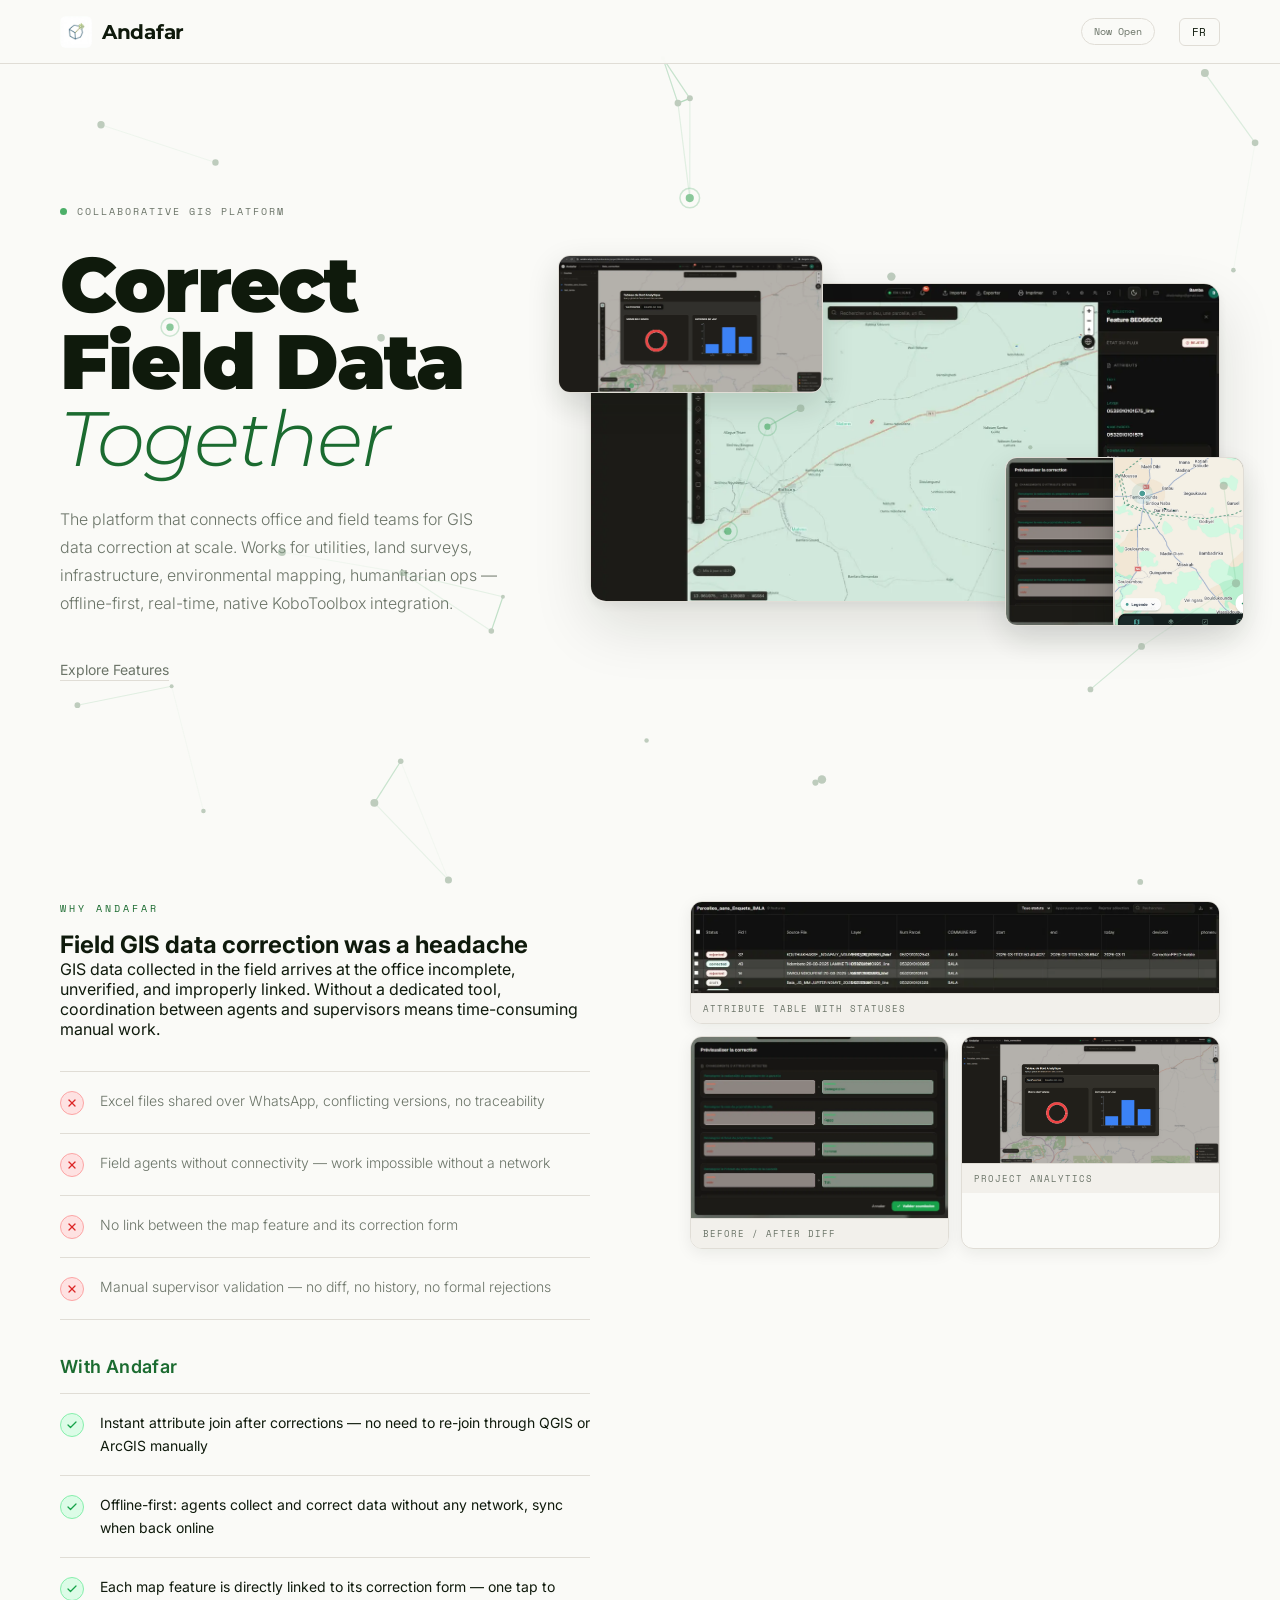
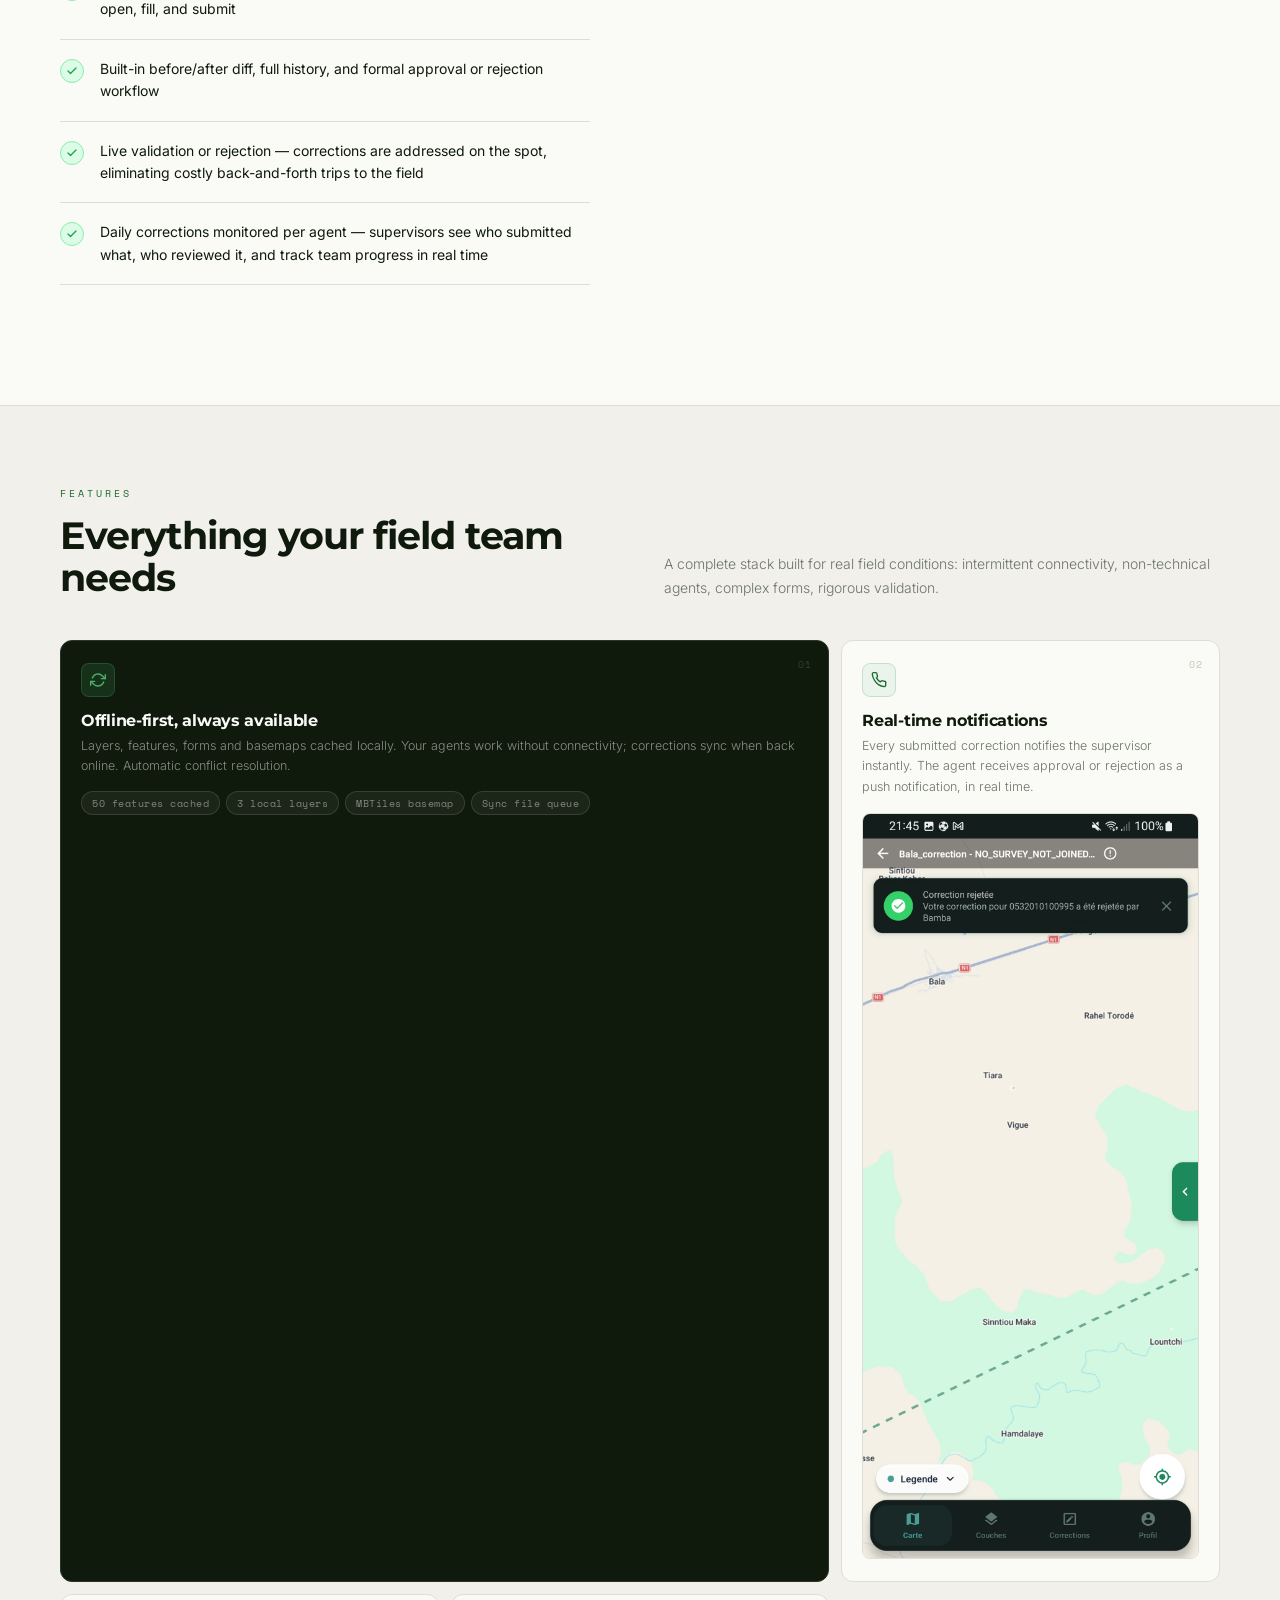
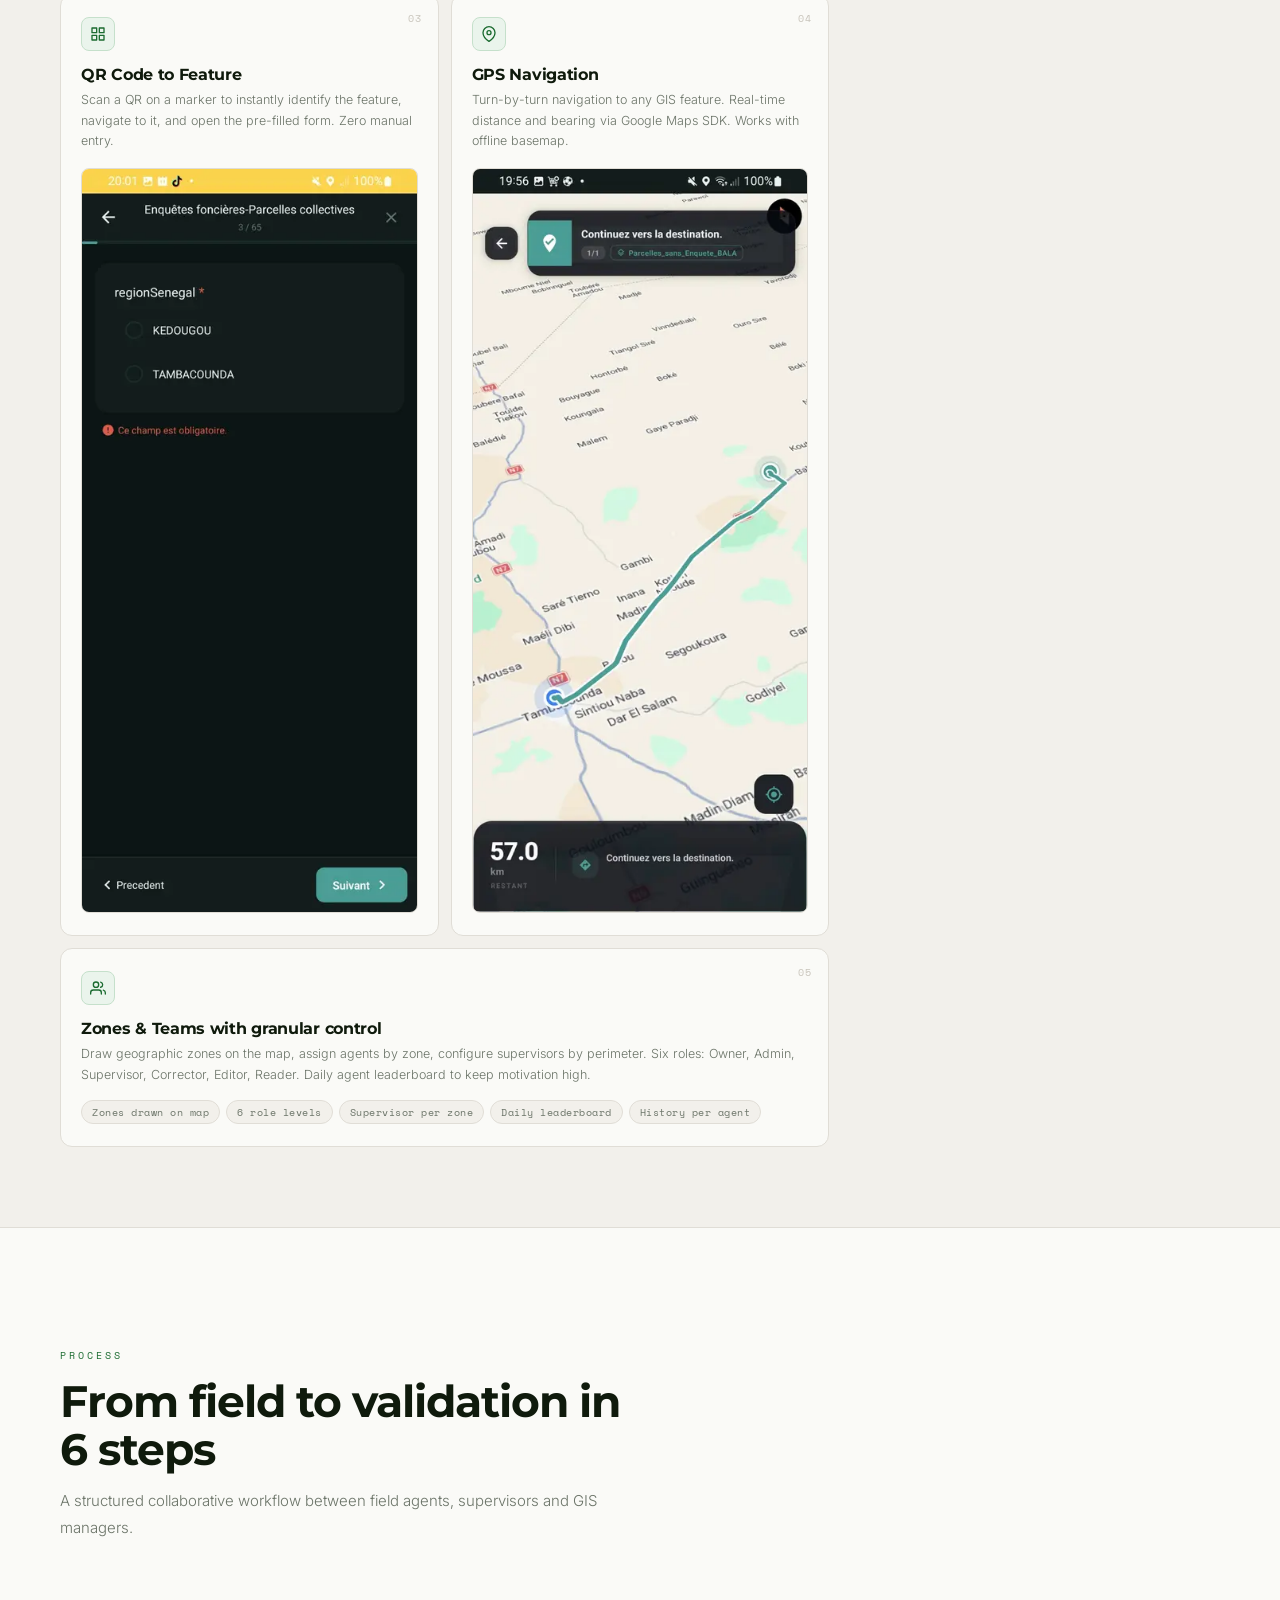
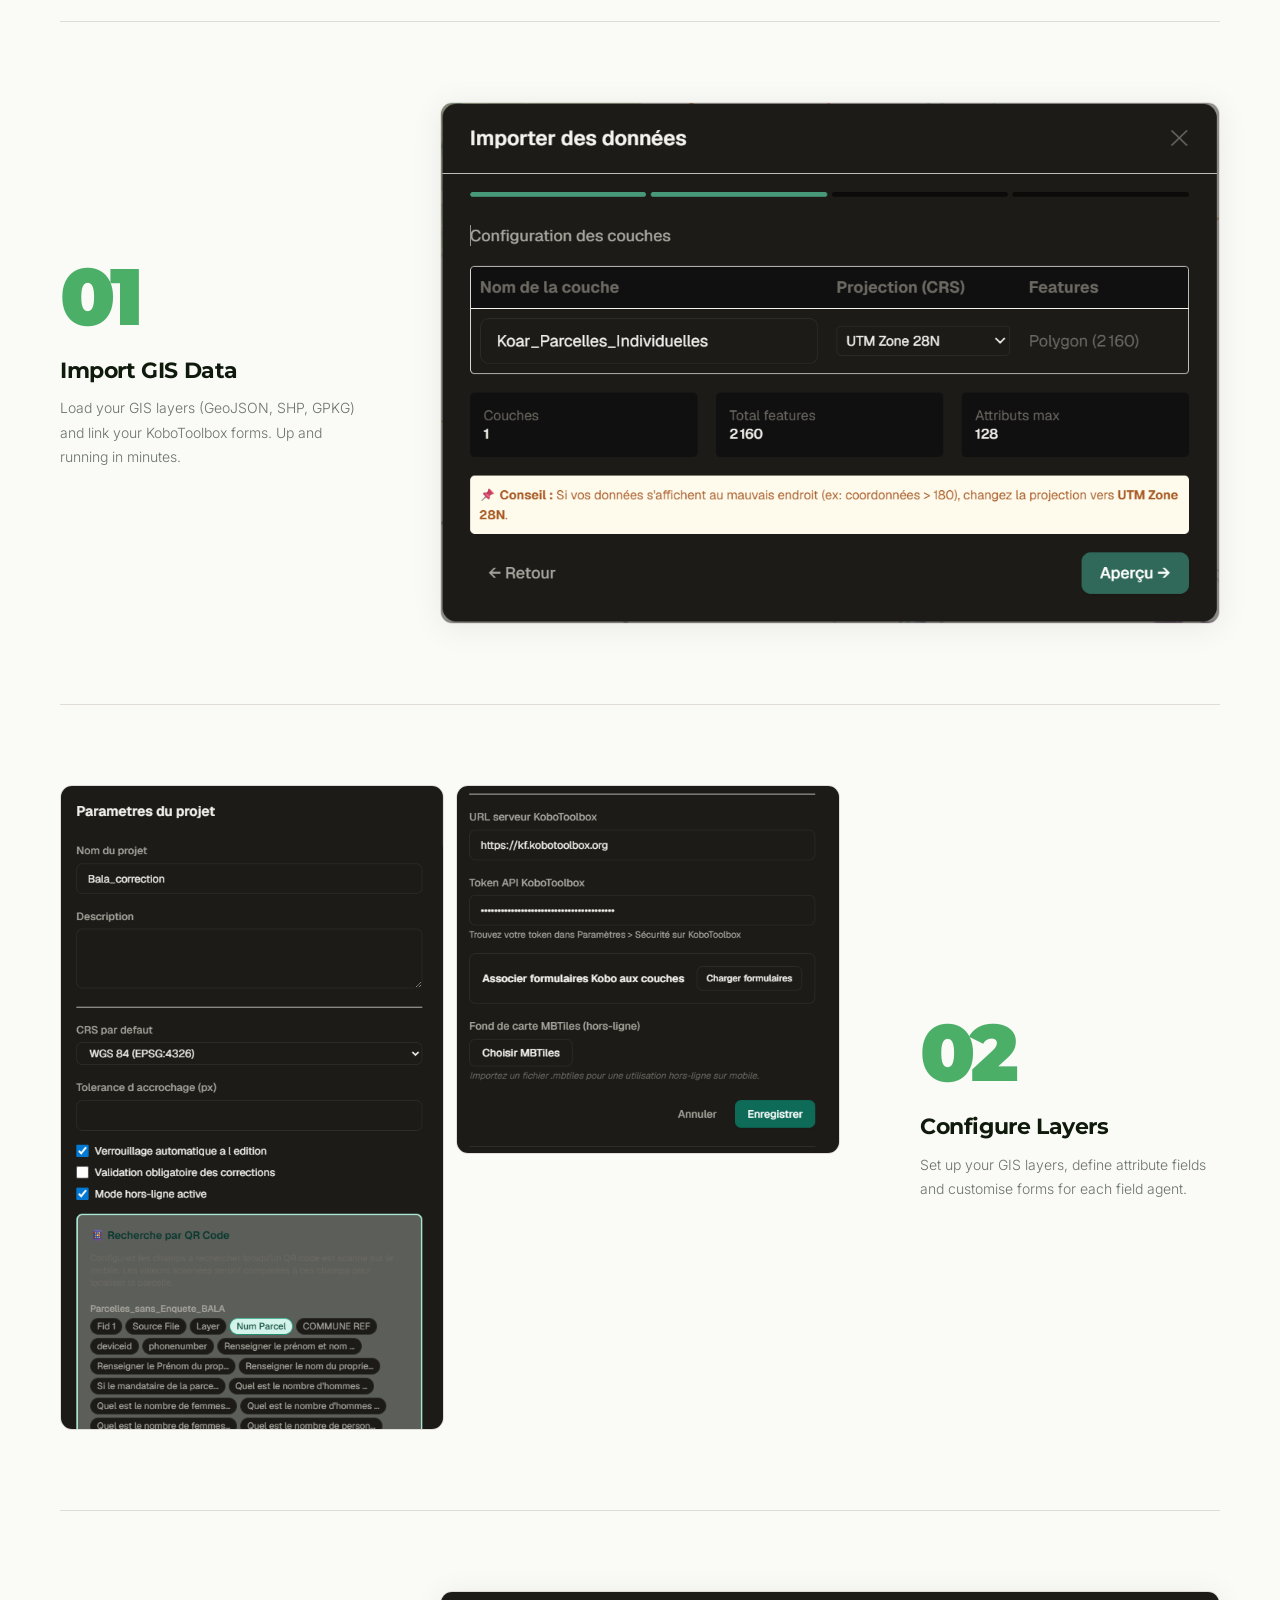
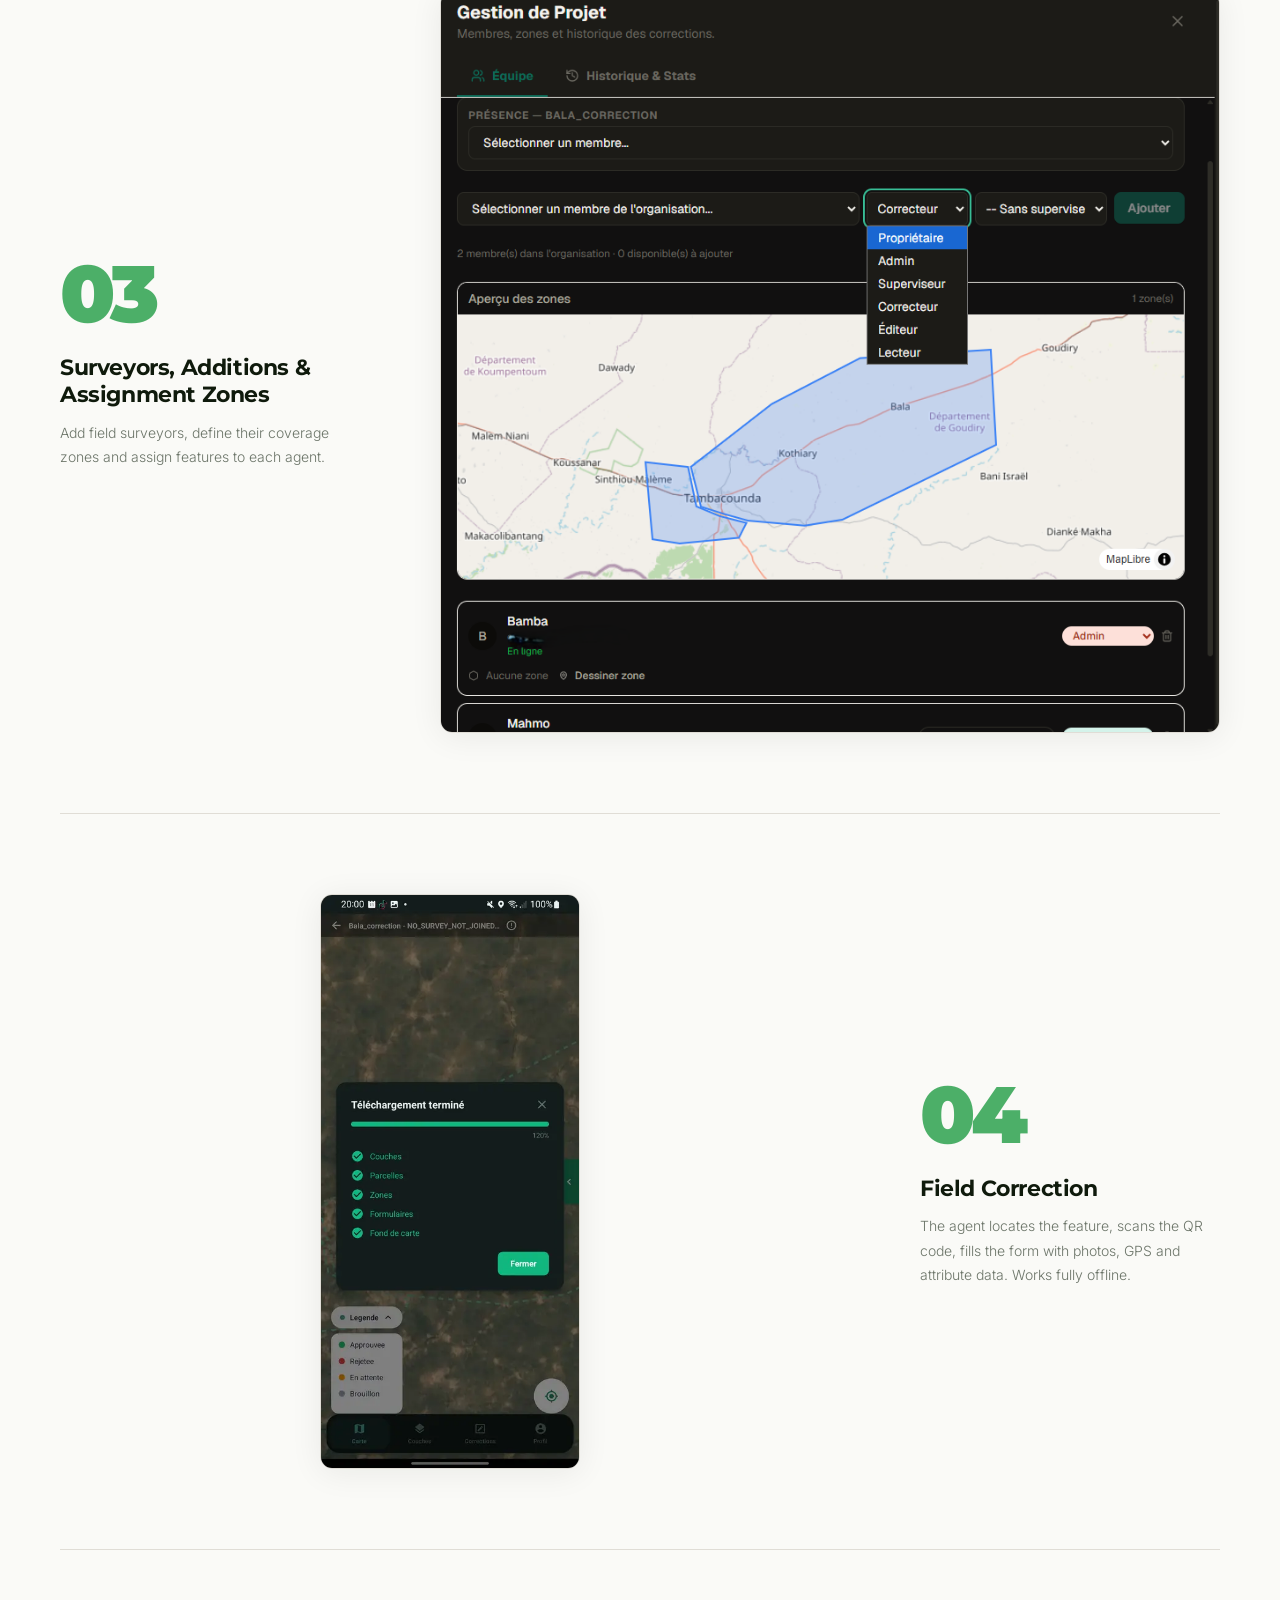
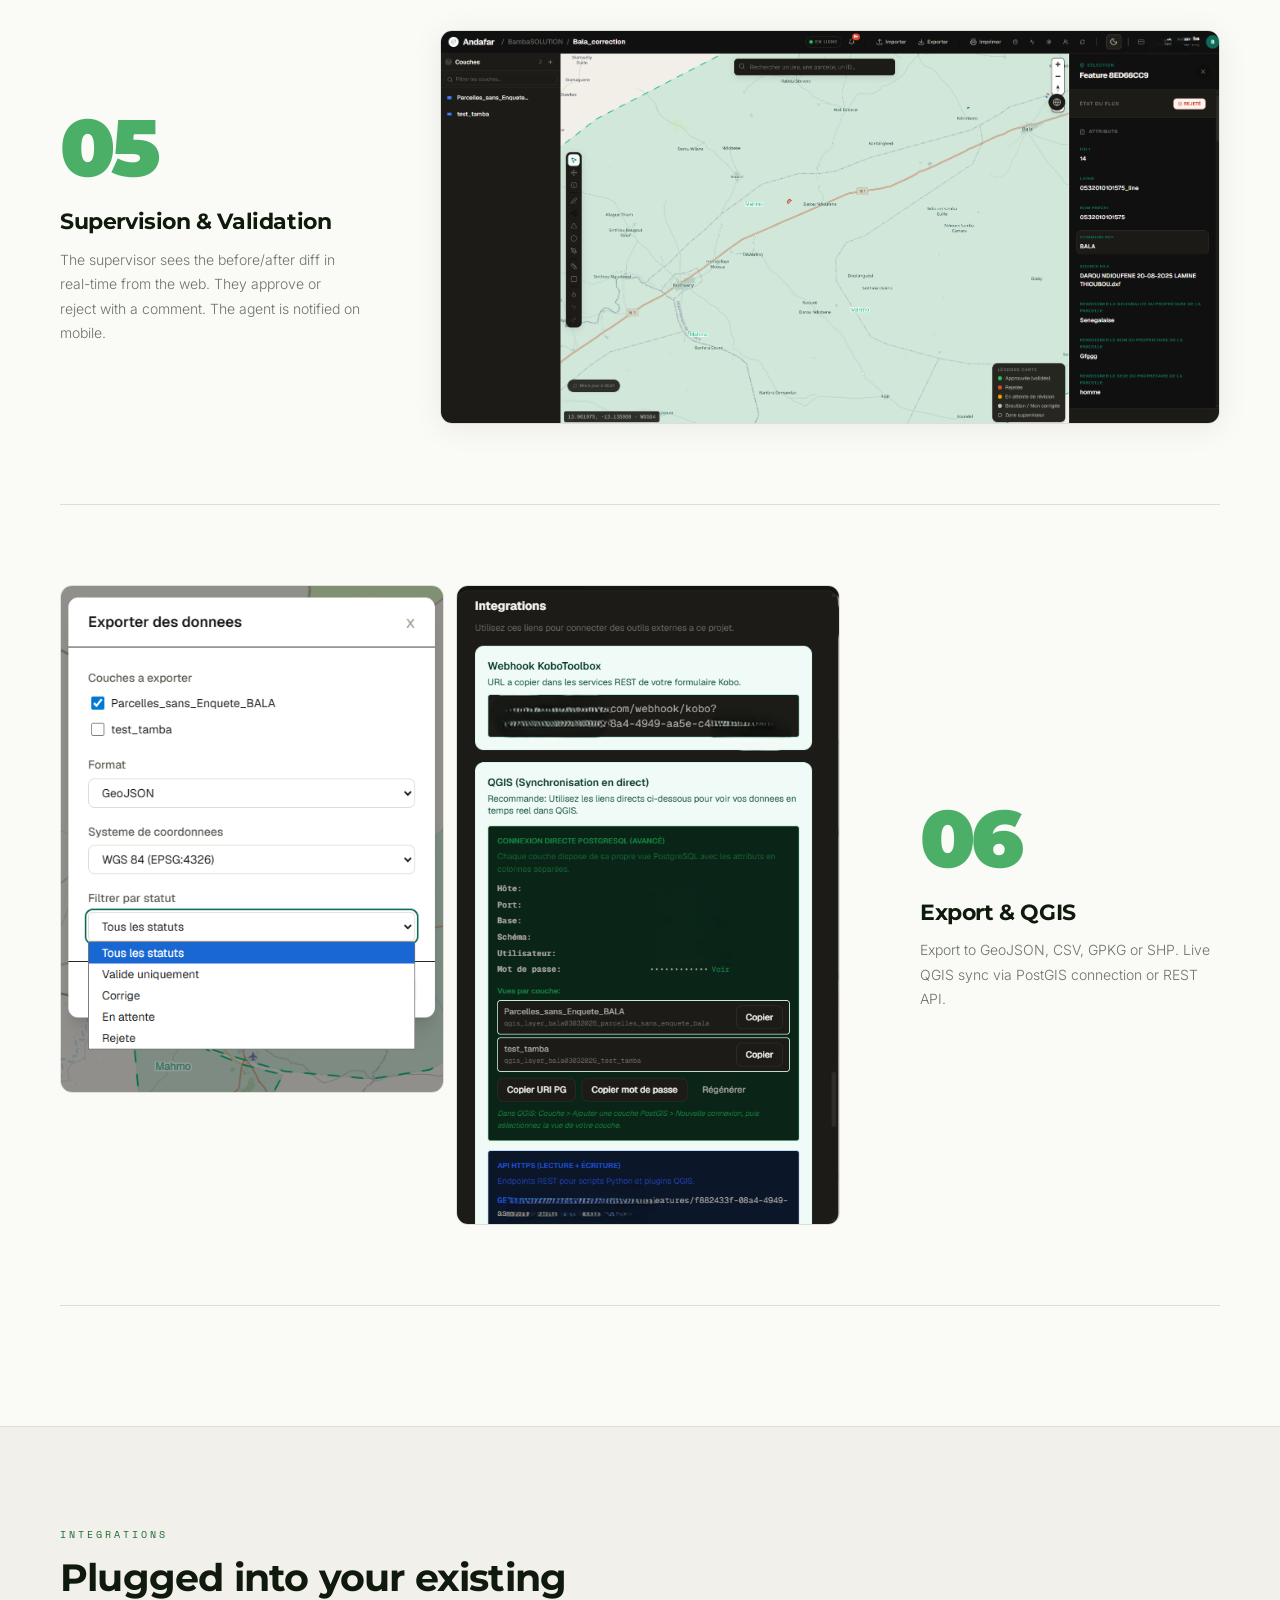
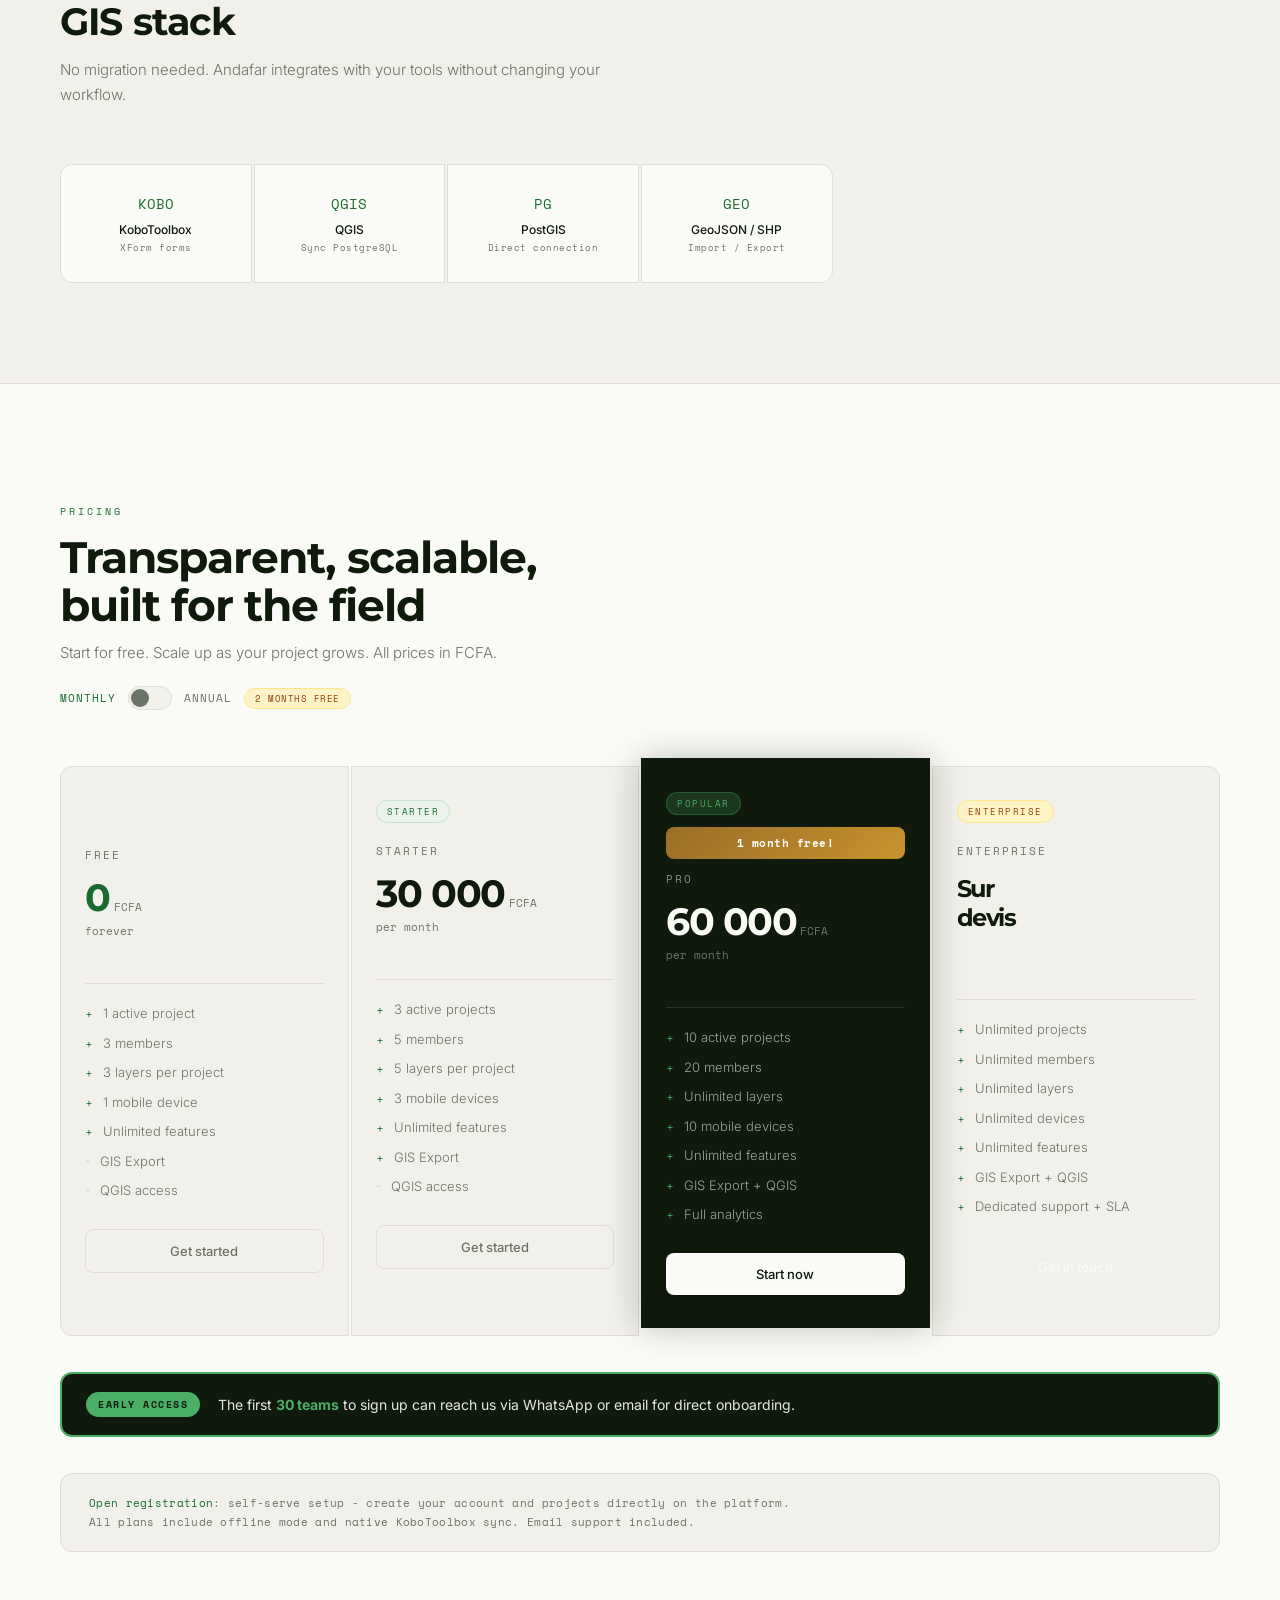
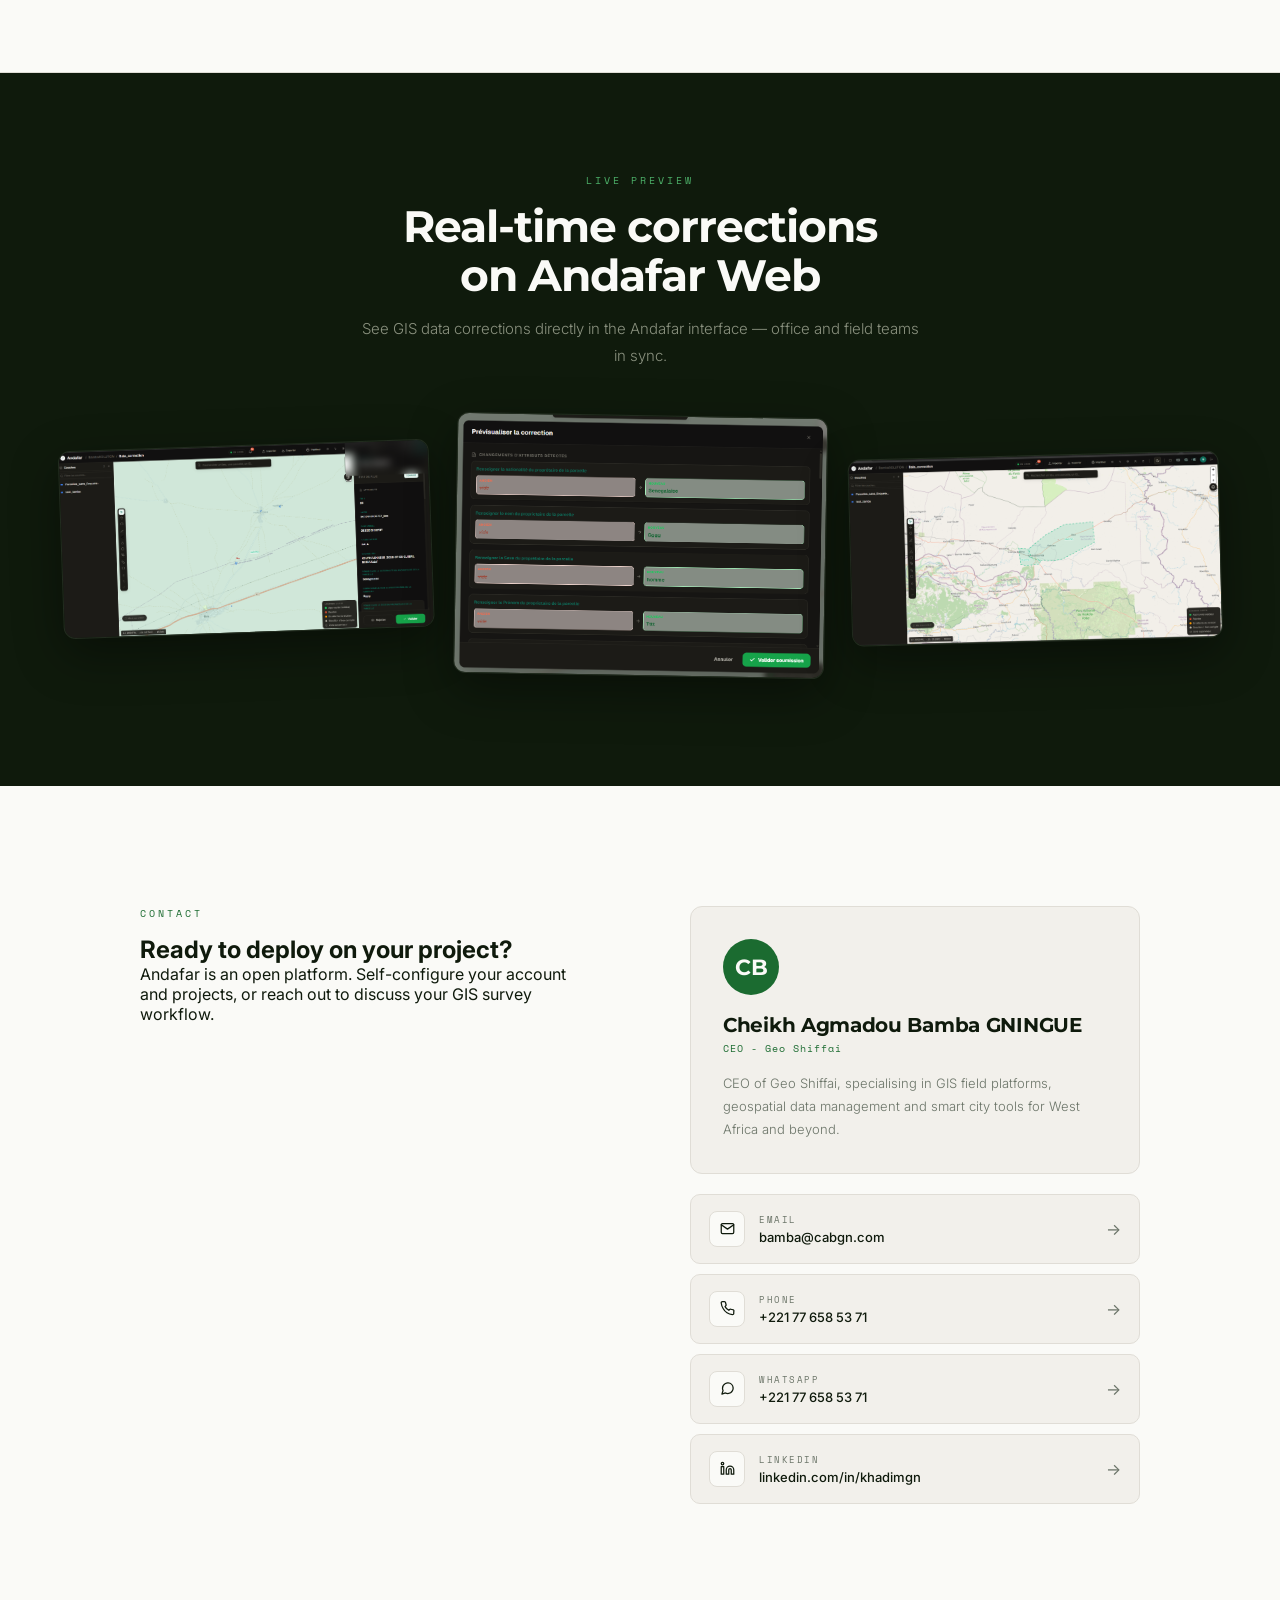
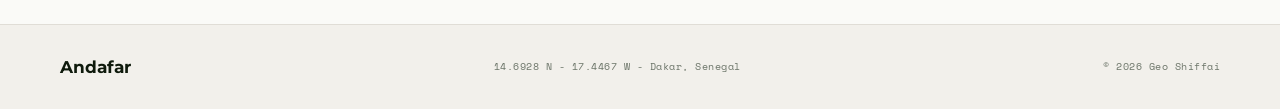
==== commit bf082e6d: "fonts: Fraunces->Montserrat, DM Sans->Inter, DM Mono->Space Mono" ====
--- a/andafar-landing.html
+++ b/andafar-landing.html
@@ -6,7 +6,7 @@
 <title>Andafar — Correct Field GIS Data Together</title>
 <link rel="preconnect" href="https://fonts.googleapis.com"/>
 <link rel="preconnect" href="https://fonts.gstatic.com" crossorigin/>
-<link href="https://fonts.googleapis.com/css2?family=Fraunces:ital,opsz,wght@0,9..144,300;0,9..144,500;0,9..144,700;0,9..144,900;1,9..144,400&family=DM+Sans:opsz,wght@9..40,300;9..40,400;9..40,500&family=DM+Mono:wght@300;400&display=swap" rel="stylesheet"/>
+<link href="https://fonts.googleapis.com/css2?family=Inter:wght@300;400;500;600&family=Montserrat:wght@600;700;800;900&family=Space+Mono:wght@400;700&display=swap" rel="stylesheet"/>
 <link rel="stylesheet" href="styles.css"/>
 <link rel="icon" type="image/png" href="logo.png"/>
 <meta name="description" content="Andafar — The collaborative GIS platform for correcting field data together. Offline-first, real-time, native KoboToolbox integration."/>
--- a/styles.css
+++ b/styles.css
@@ -19,7 +19,7 @@
   --lime:    #4CAF68;
   --gold:    #9A6E28;
   --gold-lt: #C8A45A;
-  --mono:    'DM Mono', monospace;
+  --mono:    'Space Mono', monospace;
   --radius:  12px;
   --nav-h:   64px;
   --ease-out-expo: cubic-bezier(0.19, 1, 0.22, 1);
@@ -33,7 +33,7 @@
 body {
   background: var(--white);
   color: var(--ink);
-  font-family: 'DM Sans', sans-serif;
+  font-family: 'Inter', sans-serif;
   overflow-x: hidden;
   -webkit-font-smoothing: antialiased;
   -moz-osx-font-smoothing: grayscale;
@@ -95,7 +95,7 @@
 }
 
 .nav-logo {
-  font-family: 'Fraunces', serif;
+  font-family: 'Montserrat', sans-serif;
   font-weight: 700; font-size: 20px; color: var(--ink);
   display: flex; align-items: center; gap: 10px;
   letter-spacing: -0.3px;
@@ -113,7 +113,7 @@
 }
 .nav-cta {
   background: var(--ink); color: var(--white);
-  font-family: 'DM Sans', sans-serif; font-size: 13px; font-weight: 500;
+  font-family: 'Inter', sans-serif; font-size: 13px; font-weight: 500;
   padding: 9px 20px; border-radius: 8px;
   text-decoration: none; cursor: pointer;
   transition: background 0.2s, transform 0.2s;
@@ -174,7 +174,7 @@
   letter-spacing: 2px; text-transform: uppercase;
 }
 .hero-title {
-  font-family: 'Fraunces', serif;
+  font-family: 'Montserrat', sans-serif;
   font-weight: 900;
   font-size: clamp(44px, 6vw, 80px);
   line-height: 1.0; letter-spacing: -2px;
@@ -194,7 +194,7 @@
 }
 .btn-primary {
   background: var(--ink); color: var(--white);
-  font-family: 'DM Sans', sans-serif; font-size: 14px; font-weight: 500;
+  font-family: 'Inter', sans-serif; font-size: 14px; font-weight: 500;
   padding: 14px 28px; border-radius: 9px;
   text-decoration: none; cursor: pointer;
   transition: background 0.2s, transform 0.2s, box-shadow 0.2s;
@@ -294,7 +294,7 @@
   display: grid; grid-template-columns: 1fr 1fr; gap: 100px; align-items: start;
 }
 .problem-text h2 {
-  font-family: 'Fraunces', serif;
+  font-family: 'Montserrat', sans-serif;
   font-size: clamp(30px, 3.5vw, 48px); font-weight: 700;
   letter-spacing: -1px; line-height: 1.1; margin-bottom: 20px;
 }
@@ -359,7 +359,7 @@
   margin-bottom: 40px;
 }
 .features-top h2 {
-  font-family: 'Fraunces', serif;
+  font-family: 'Montserrat', sans-serif;
   font-size: clamp(26px, 3vw, 40px); font-weight: 700;
   letter-spacing: -1px; line-height: 1.1;
 }
@@ -409,7 +409,7 @@
 }
 .feat-icon-wrap svg { width: 16px; height: 16px; }
 .feat-title {
-  font-family: 'Fraunces', serif; font-weight: 700;
+  font-family: 'Montserrat', sans-serif; font-weight: 700;
   font-size: 16px; letter-spacing: -0.3px; margin-bottom: 6px;
 }
 .feat-body { font-size: 12.5px; color: var(--muted); line-height: 1.65; font-weight: 300; }
@@ -447,7 +447,7 @@
 .workflow-inner { max-width: 1200px; margin: 0 auto; }
 .workflow-head { max-width: 560px; margin-bottom: 80px; }
 .workflow-head h2 {
-  font-family: 'Fraunces', serif;
+  font-family: 'Montserrat', sans-serif;
   font-size: clamp(28px, 3.5vw, 44px); font-weight: 700;
   letter-spacing: -1px; line-height: 1.1; margin-bottom: 14px;
 }
@@ -467,16 +467,18 @@
   padding: 80px 0;
   border-top: 1px solid var(--border);
   opacity: 0;
-  transform: translateX(-60px);
-  transition: opacity 0.7s ease, transform 0.7s ease;
+  transform: translateX(-80px);
+  transition: opacity 1s ease, transform 1s cubic-bezier(0.22, 1, 0.36, 1);
 }
 .wf-step:last-child { border-bottom: 1px solid var(--border); }
 .wf-step.in-view { opacity: 1; transform: translateX(0); }
 
-/* Even steps flip - image on left, text on right */
+/* Even steps flip - image on left, text on right — slide from right */
 .wf-step:nth-child(even) {
   flex-direction: row-reverse;
-}
+  transform: translateX(80px);
+}
+.wf-step:nth-child(even).in-view { transform: translateX(0); }
 
 .wf-step-text {
   flex: 0 0 300px;
@@ -489,7 +491,7 @@
 }
 
 .wf-step-num {
-  font-family: 'Fraunces', serif;
+  font-family: 'Montserrat', sans-serif;
   font-weight: 900;
   font-size: 80px;
   line-height: 1;
@@ -499,7 +501,7 @@
   display: block;
 }
 .wf-step h4 {
-  font-family: 'Fraunces', serif;
+  font-family: 'Montserrat', sans-serif;
   font-weight: 700;
   font-size: 22px;
   letter-spacing: -0.4px;
@@ -545,7 +547,7 @@
 }
 .mobile-text { color: var(--white); }
 .mobile-text h2 {
-  font-family: 'Fraunces', serif;
+  font-family: 'Montserrat', sans-serif;
   font-size: clamp(28px, 3.5vw, 44px); font-weight: 700;
   letter-spacing: -1px; line-height: 1.1; margin-bottom: 20px;
 }
@@ -611,7 +613,7 @@
 .integ-inner { max-width: 1200px; margin: 0 auto; }
 .integ-head { max-width: 560px; margin-bottom: 56px; }
 .integ-head h2 {
-  font-family: 'Fraunces', serif;
+  font-family: 'Montserrat', sans-serif;
   font-size: clamp(26px, 3vw, 40px); font-weight: 700;
   letter-spacing: -0.8px; line-height: 1.15; margin-bottom: 12px;
 }
@@ -645,7 +647,7 @@
 .pricing-inner { max-width: 1200px; margin: 0 auto; }
 .pricing-head { margin-bottom: 56px; }
 .pricing-head h2 {
-  font-family: 'Fraunces', serif;
+  font-family: 'Montserrat', sans-serif;
   font-size: clamp(28px, 3.5vw, 44px); font-weight: 700;
   letter-spacing: -1px; line-height: 1.1; margin-bottom: 14px;
 }
@@ -718,7 +720,7 @@
 
 .plan-price-wrap { margin-bottom: 6px; display: flex; align-items: baseline; gap: 4px; }
 .plan-amount {
-  font-family: 'Fraunces', serif; font-weight: 700; font-size: 38px;
+  font-family: 'Montserrat', sans-serif; font-weight: 700; font-size: 38px;
   letter-spacing: -1.5px; line-height: 1; color: var(--ink);
 }
 .plan-card.featured .plan-amount { color: var(--white); }
@@ -752,7 +754,7 @@
 .plan-cta {
   display: block; width: 100%; text-align: center;
   padding: 13px 20px; border-radius: 8px;
-  font-family: 'DM Sans', sans-serif; font-weight: 500; font-size: 13px;
+  font-family: 'Inter', sans-serif; font-weight: 500; font-size: 13px;
   text-decoration: none; cursor: pointer; border: none;
   transition: all 0.2s;
 }
@@ -835,7 +837,7 @@
 }
 .preview-inner .section-label { color: var(--lime); }
 .preview-inner h2 {
-  font-family: 'Fraunces', serif;
+  font-family: 'Montserrat', sans-serif;
   font-size: clamp(28px, 3.5vw, 44px); font-weight: 700;
   color: var(--white); letter-spacing: -1px; line-height: 1.1; margin-bottom: 16px;
 }
@@ -871,7 +873,7 @@
   display: grid; grid-template-columns: 1fr 1fr; gap: 100px; align-items: start;
 }
 .contact-left h2 {
-  font-family: 'Fraunces', serif;
+  font-family: 'Montserrat', sans-serif;
   font-size: clamp(28px, 3.5vw, 44px); font-weight: 700;
   letter-spacing: -1px; line-height: 1.1; margin-bottom: 16px;
 }
@@ -885,12 +887,12 @@
 .author-initials {
   width: 56px; height: 56px; border-radius: 50%;
   background: var(--green); color: var(--white);
-  font-family: 'Fraunces', serif; font-size: 22px; font-weight: 700;
+  font-family: 'Montserrat', sans-serif; font-size: 22px; font-weight: 700;
   display: flex; align-items: center; justify-content: center;
   margin-bottom: 18px;
 }
 .author-name {
-  font-family: 'Fraunces', serif; font-weight: 700; font-size: 20px;
+  font-family: 'Montserrat', sans-serif; font-weight: 700; font-size: 20px;
   letter-spacing: -0.3px; margin-bottom: 4px;
 }
 .author-role {
@@ -929,7 +931,7 @@
   display: flex; align-items: center; justify-content: space-between;
 }
 .footer-logo {
-  font-family: 'Fraunces', serif; font-weight: 700; font-size: 17px; color: var(--ink);
+  font-family: 'Montserrat', sans-serif; font-weight: 700; font-size: 17px; color: var(--ink);
 }
 .footer-meta {
   font-family: var(--mono); font-size: 10px; color: var(--muted); letter-spacing: 0.5px;
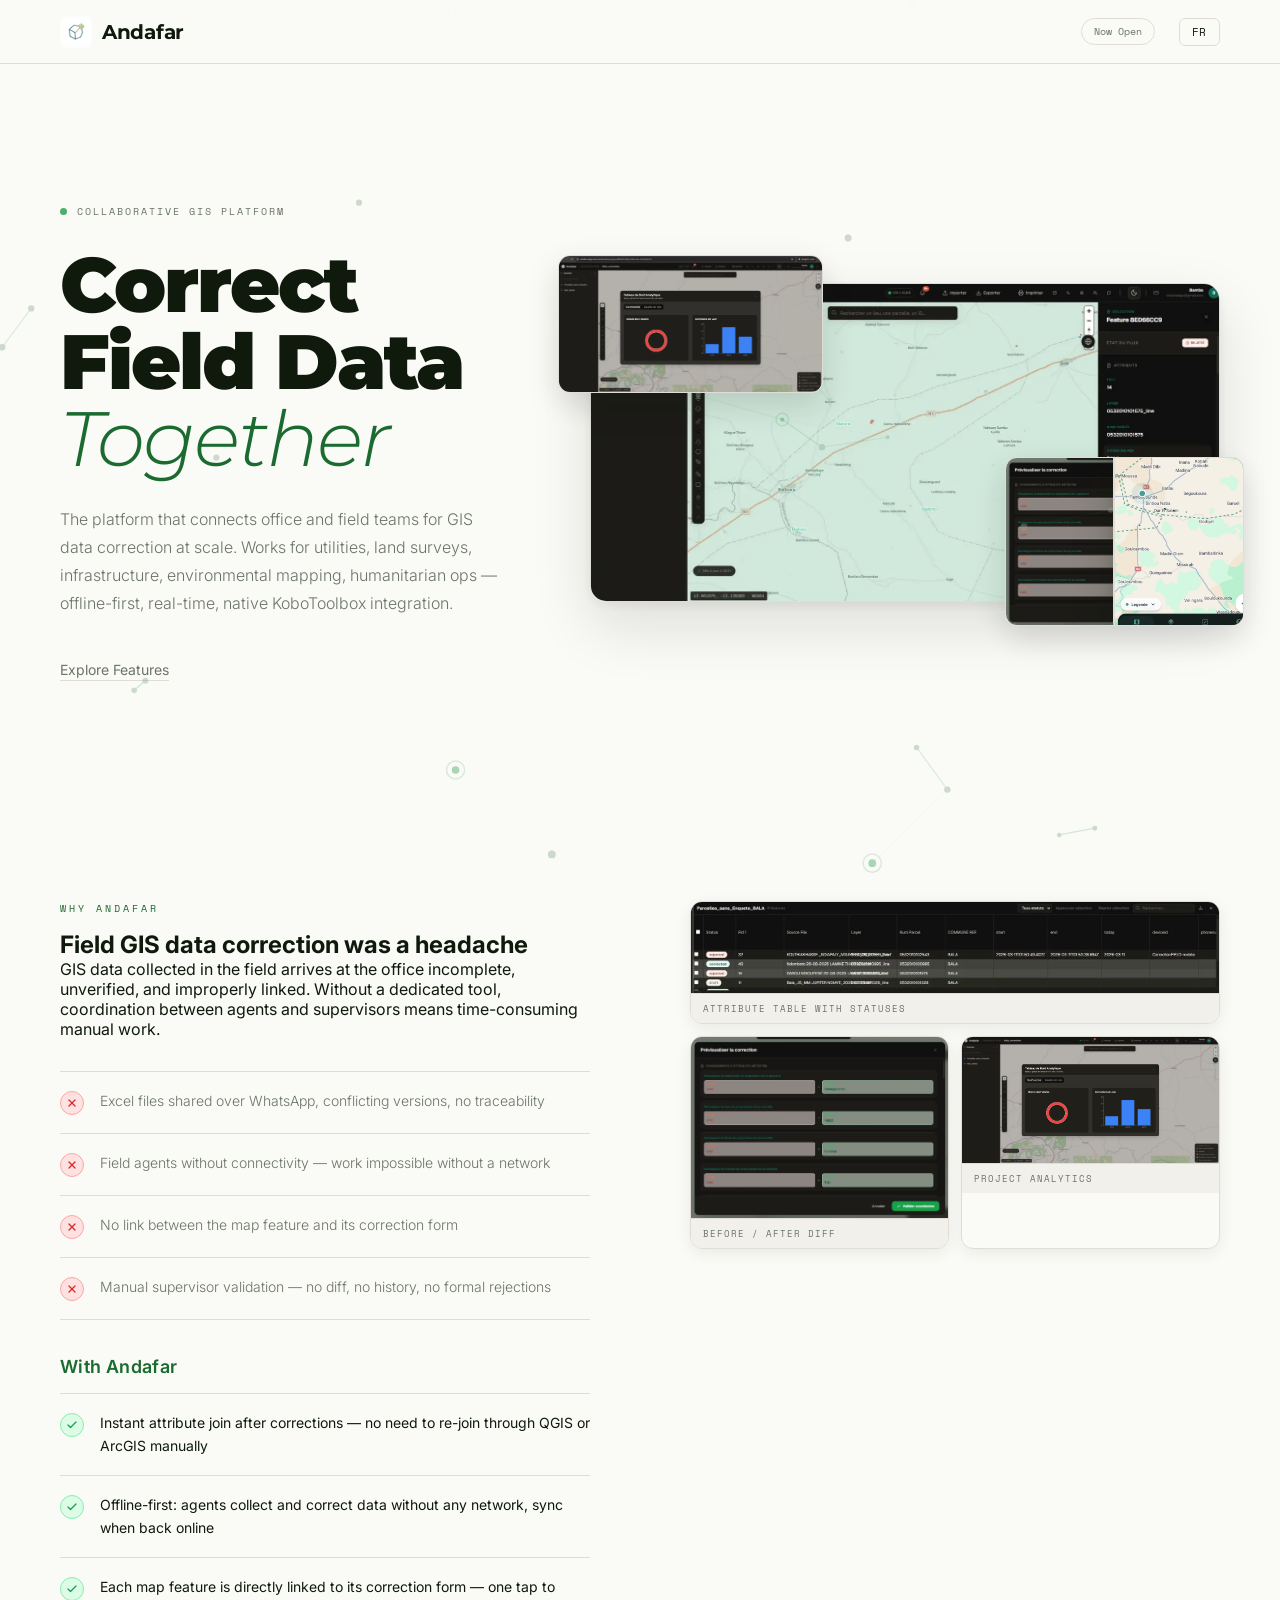
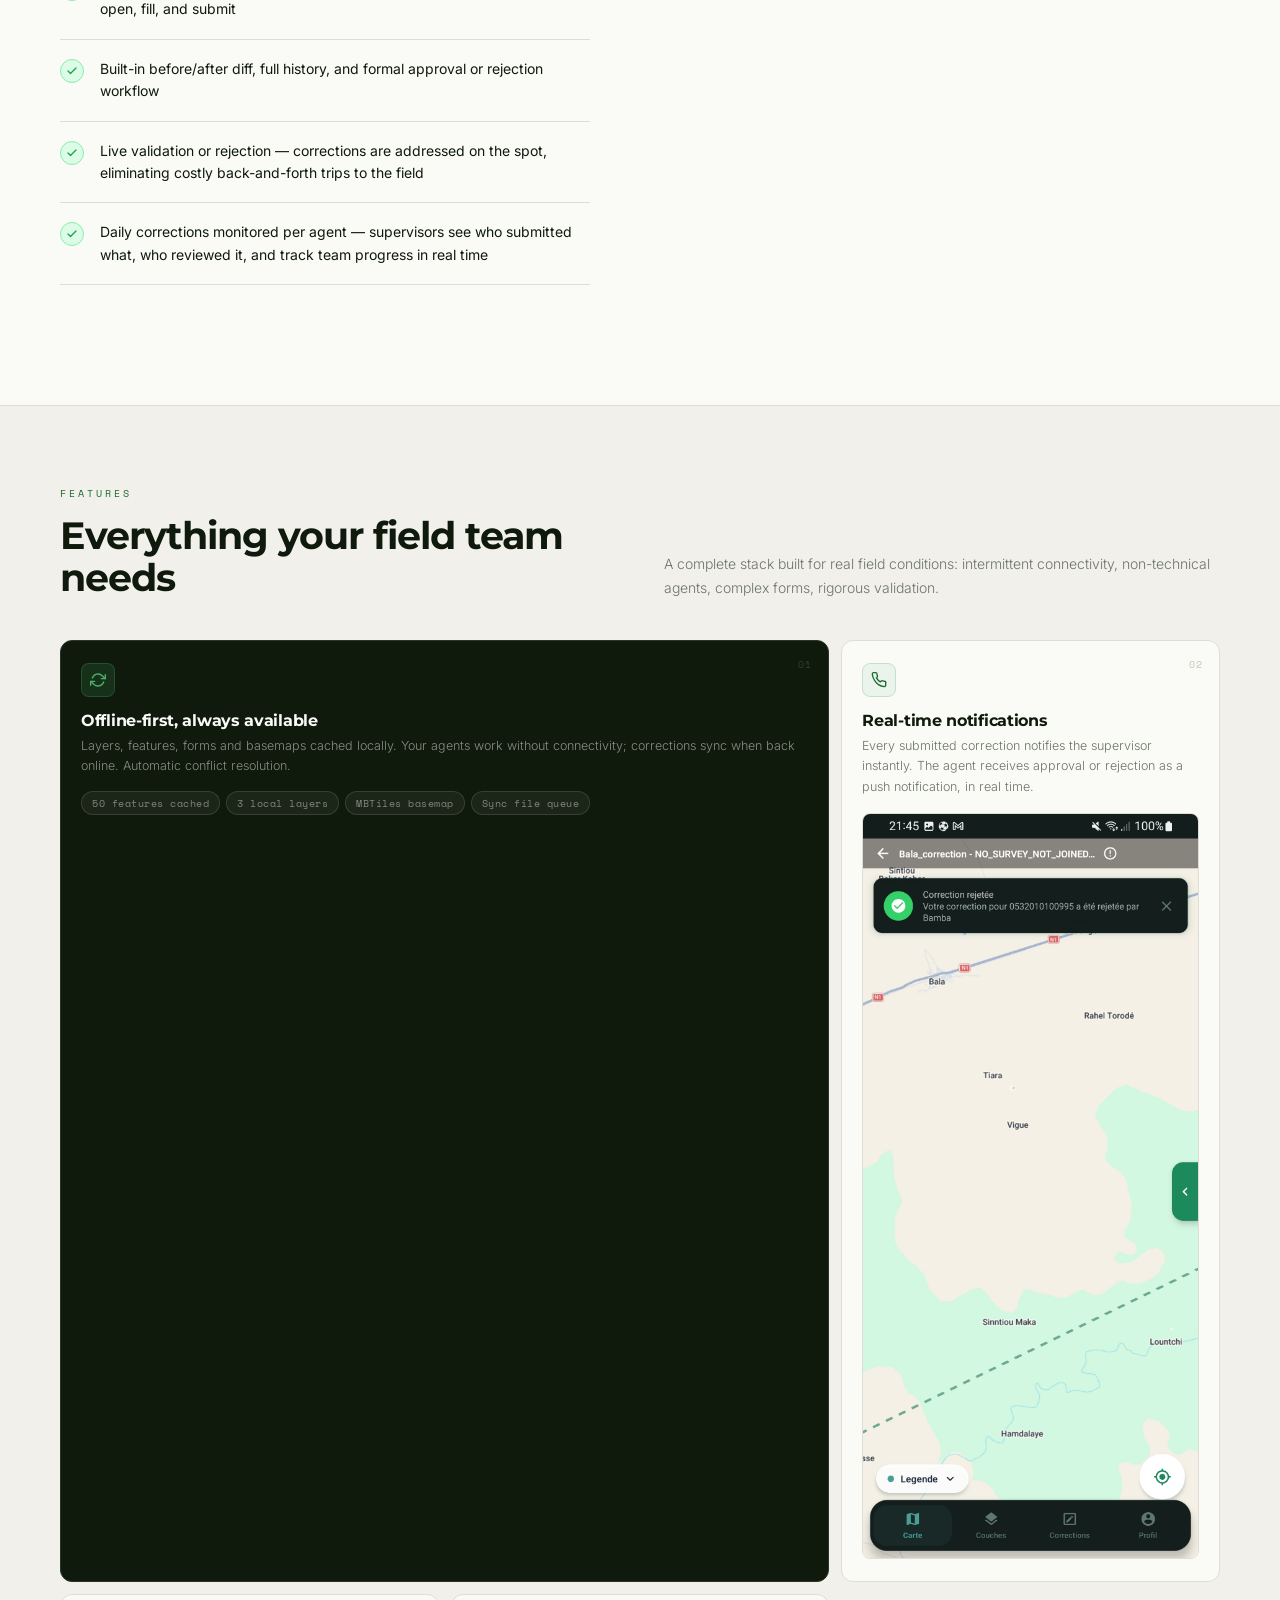
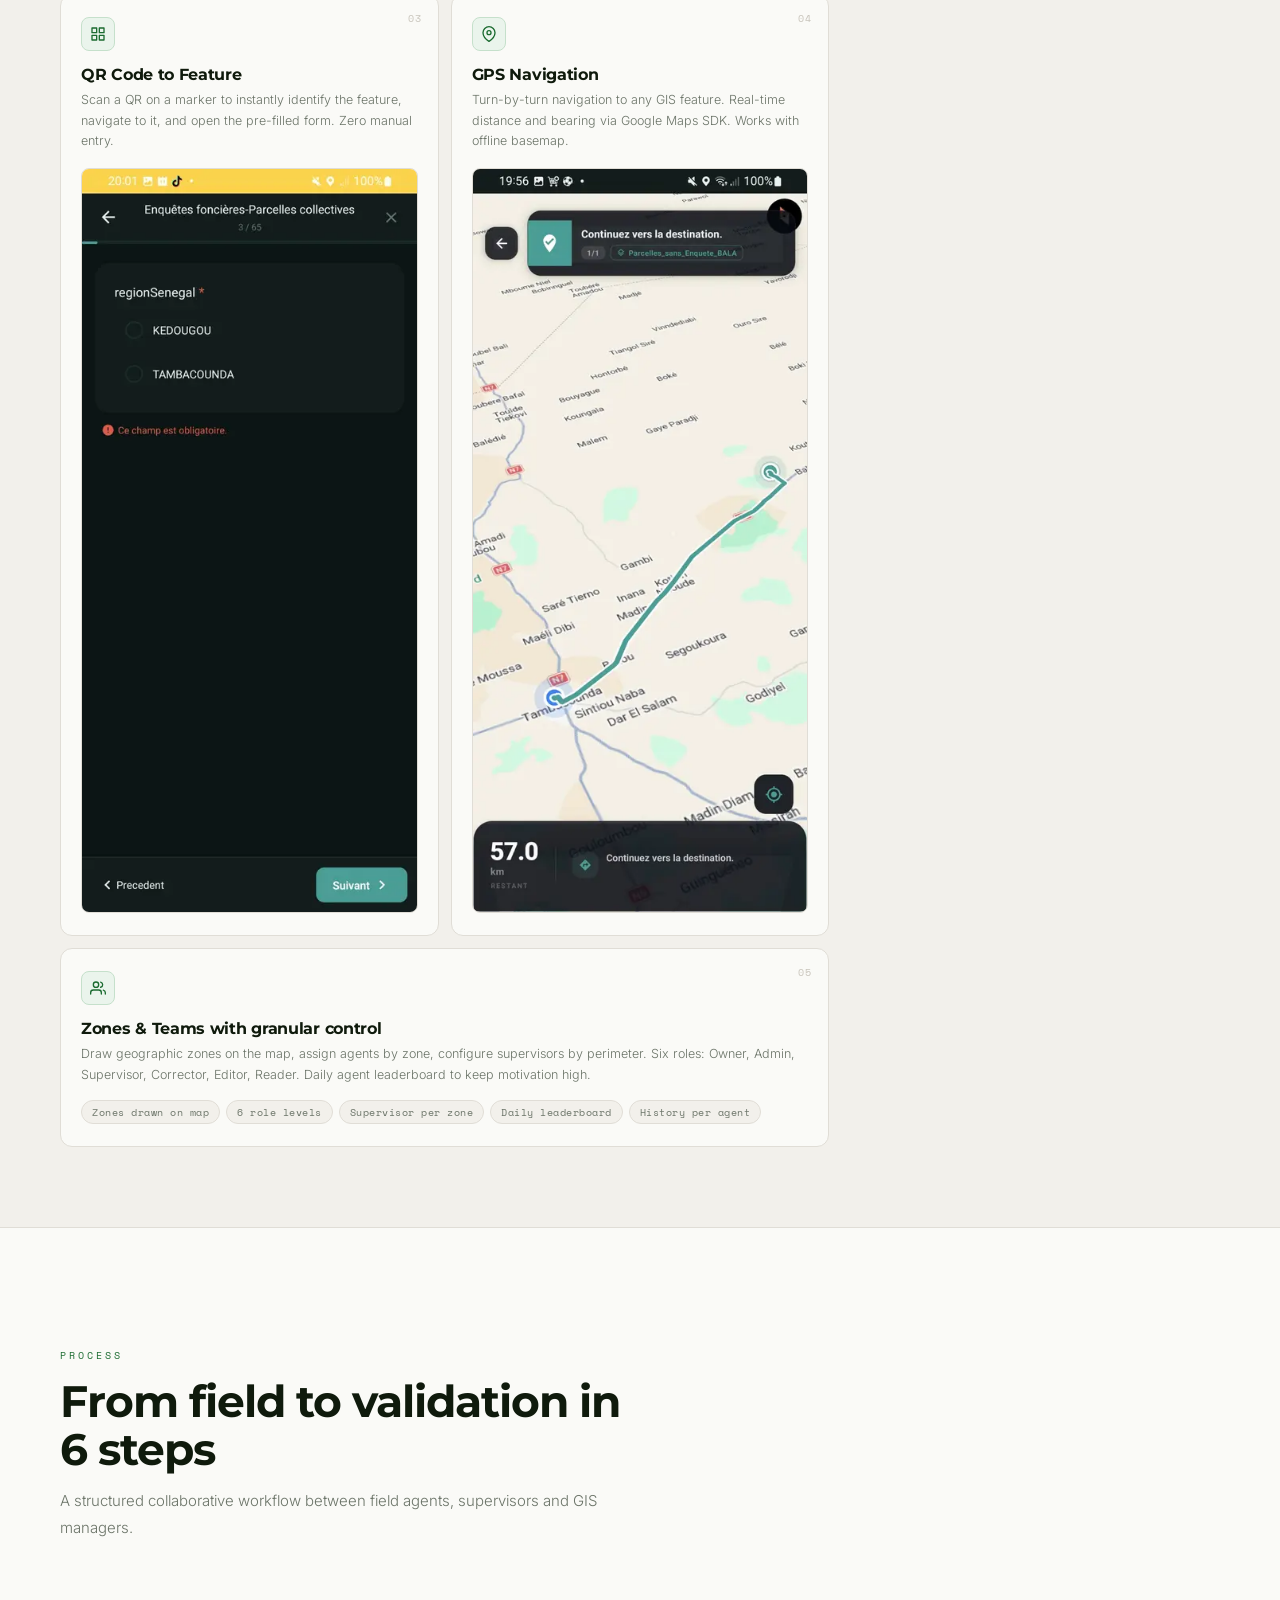
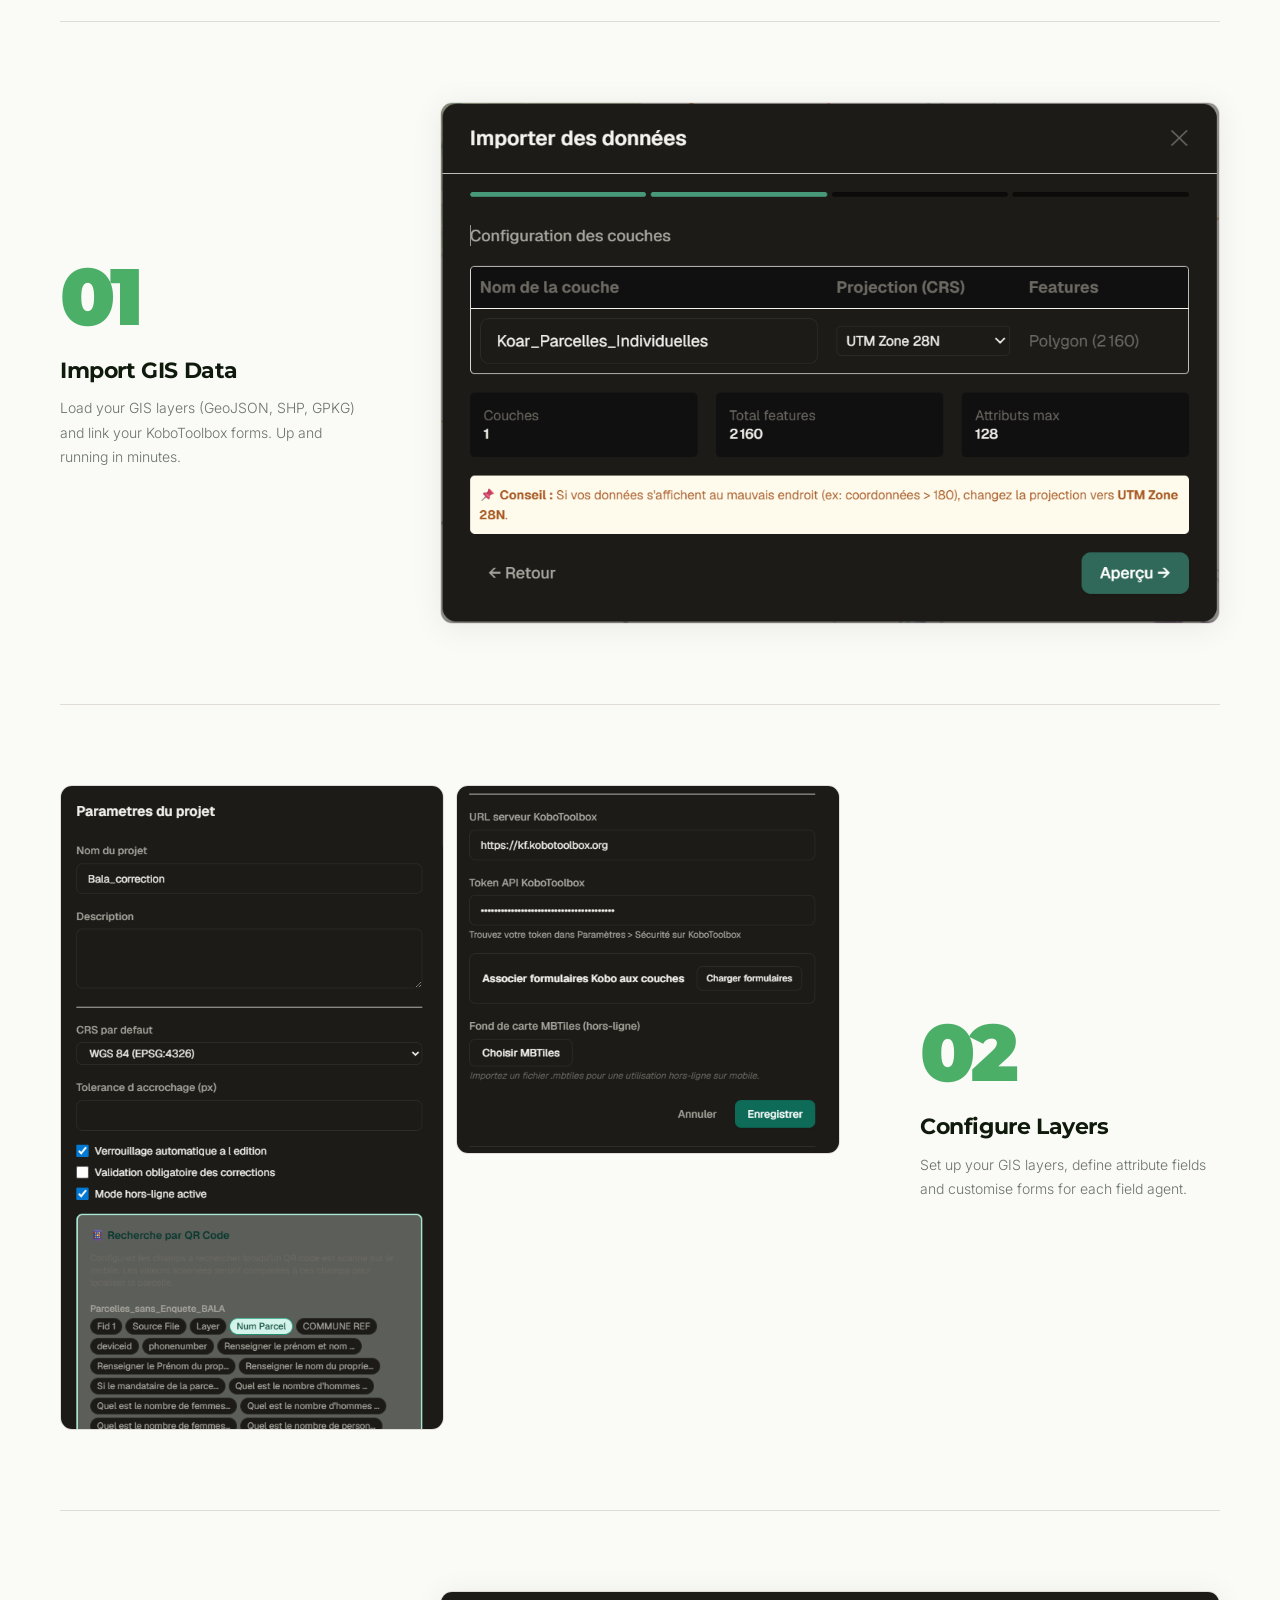
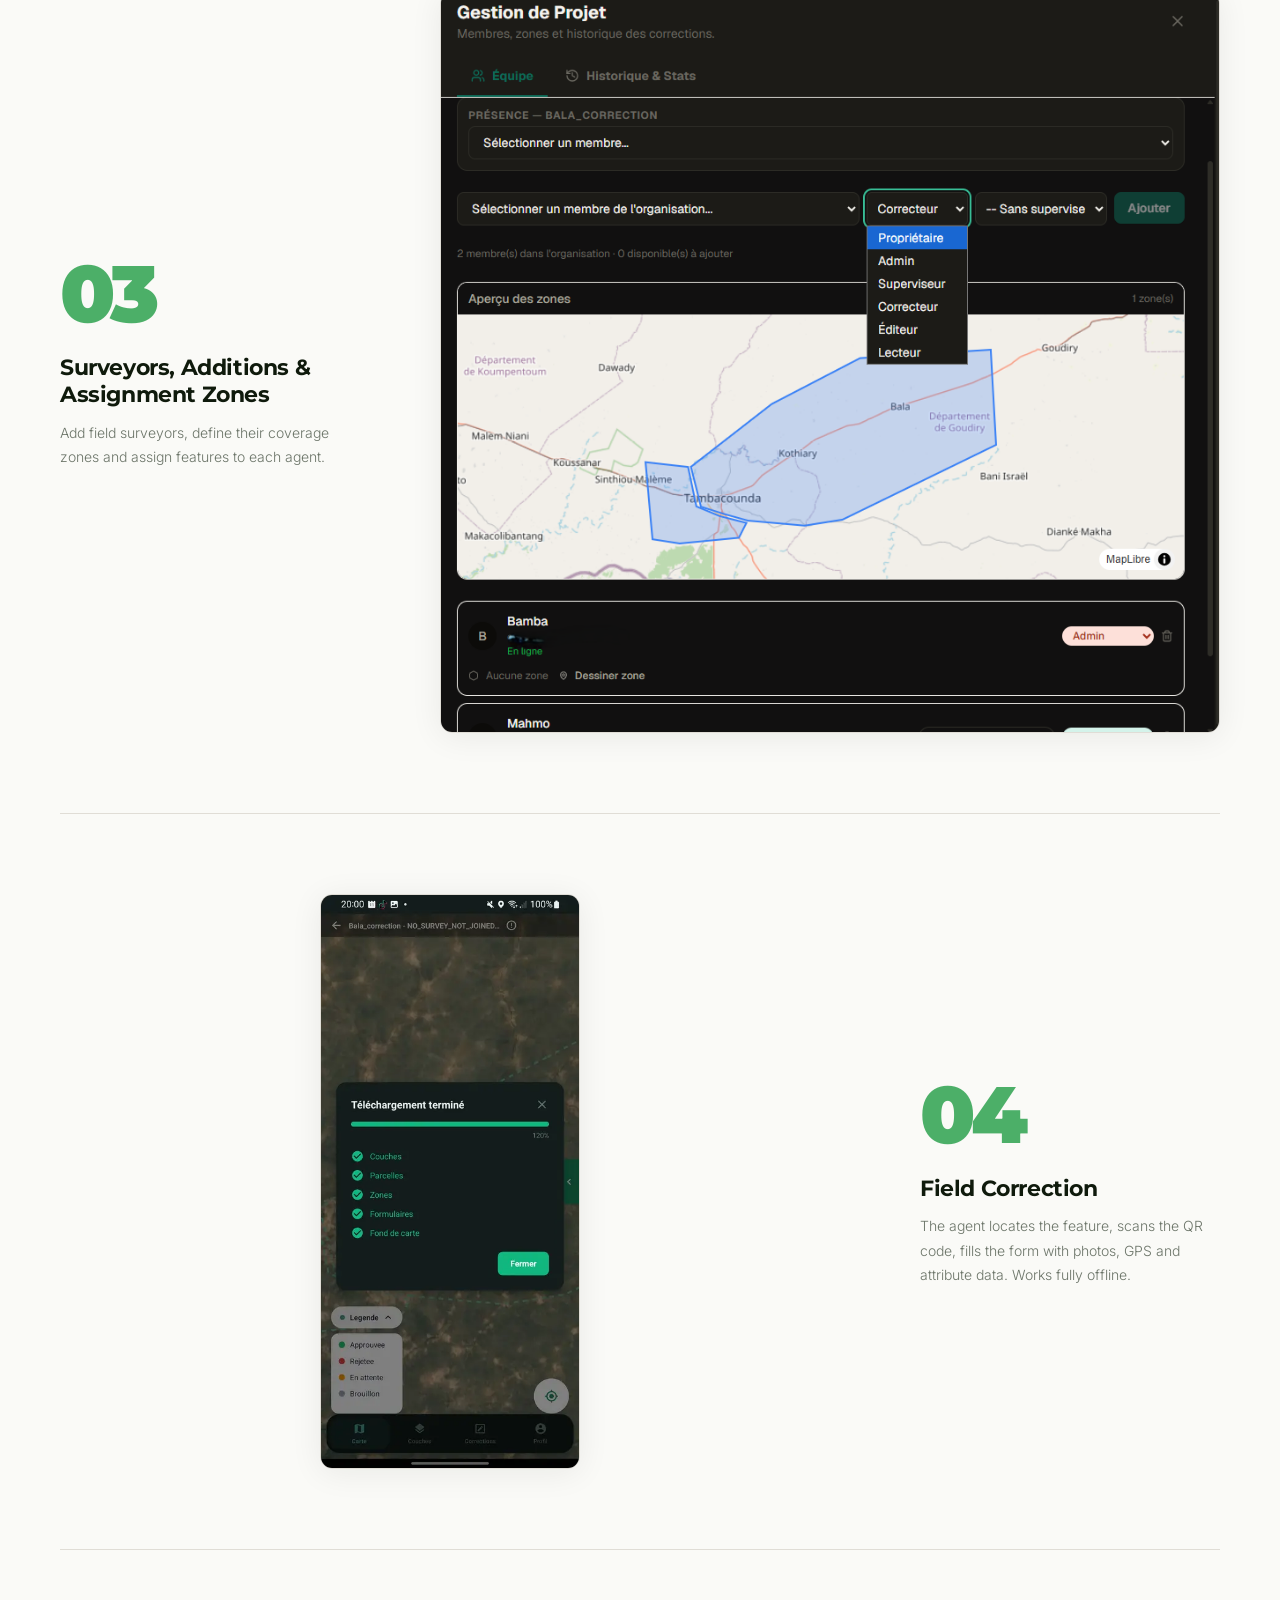
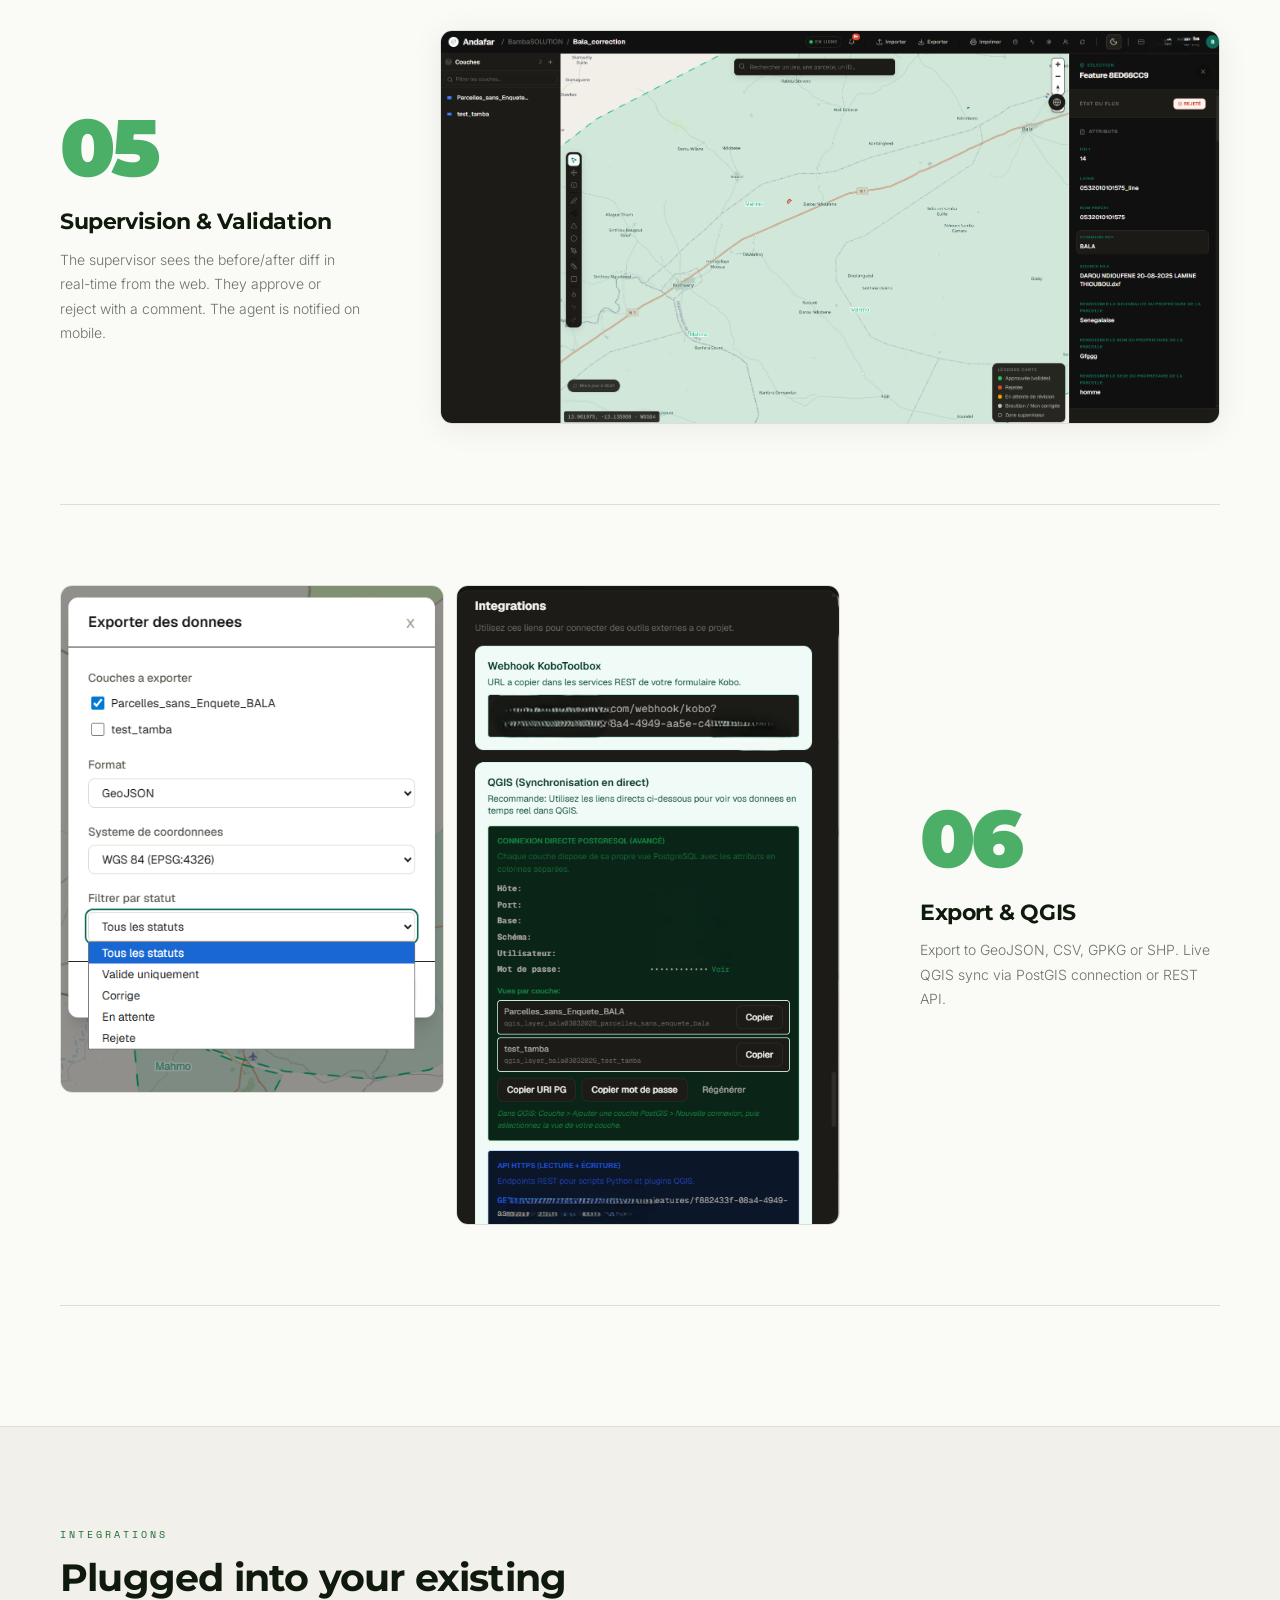
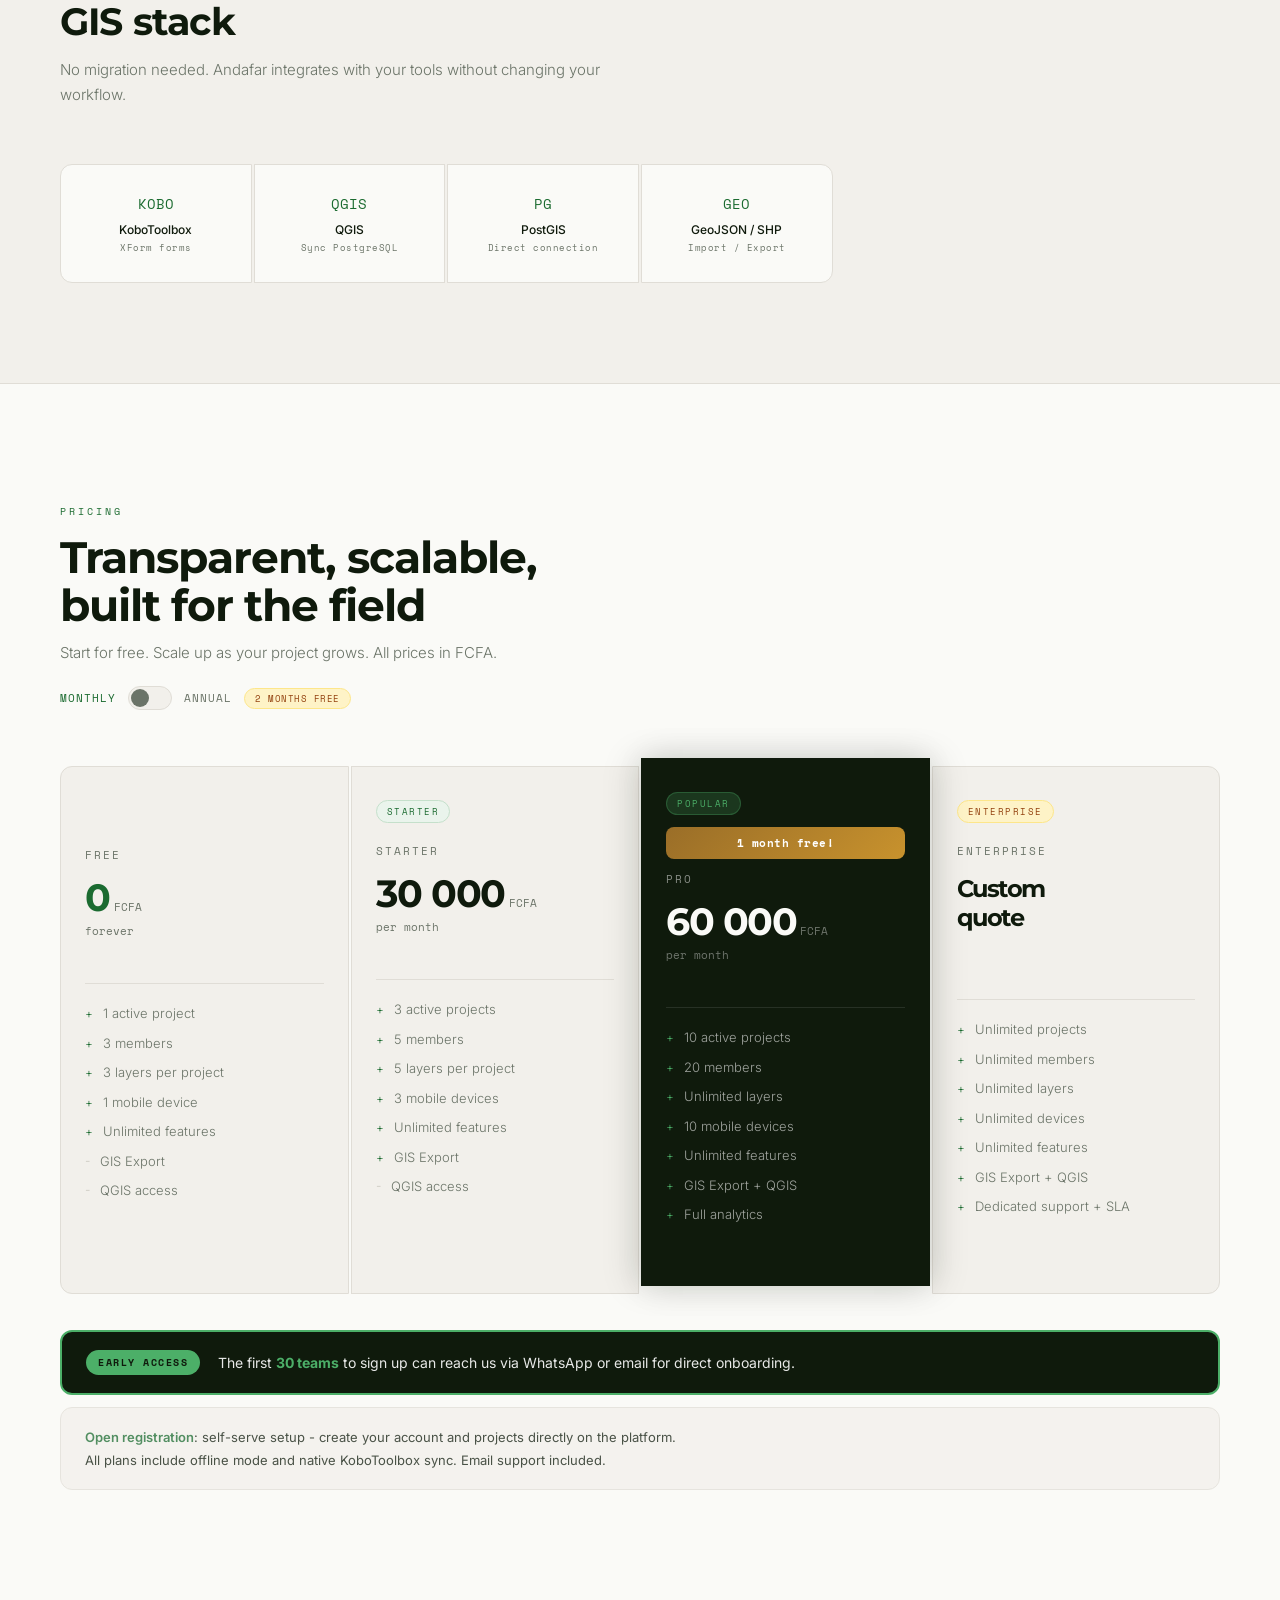
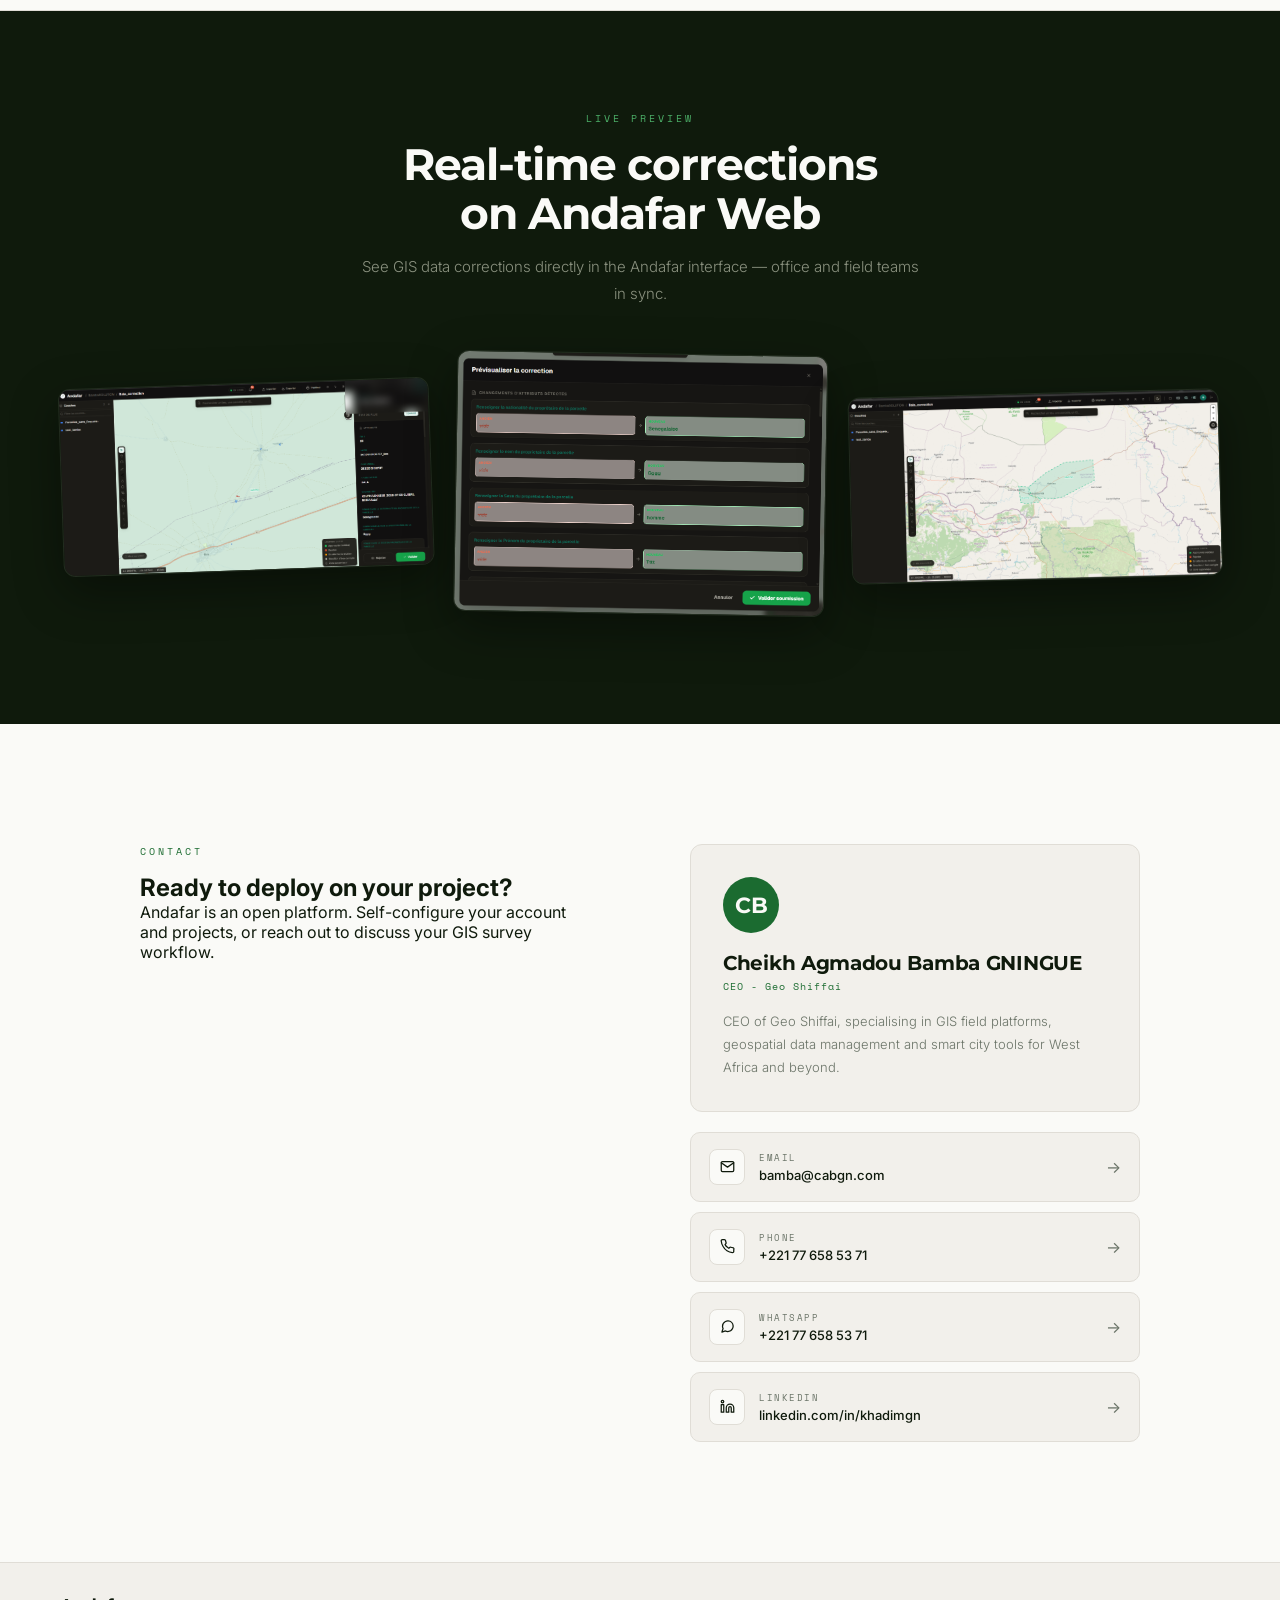
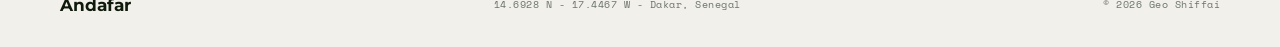
==== commit 616d05a1: "pricing: remove CTA buttons, display-only" ====
--- a/andafar-landing.html
+++ b/andafar-landing.html
@@ -389,7 +389,6 @@
           <li><span class="pf-cross">-</span>GIS Export</li>
           <li><span class="pf-cross">-</span>QGIS access</li>
         </ul>
-        <a href="#pricing" class="plan-cta ghost">Get started</a>
       </div>
 
       <div class="plan-card" style="transition-delay:0.1s">
@@ -411,7 +410,6 @@
           <li><span class="pf-check">+</span>GIS Export</li>
           <li><span class="pf-cross">-</span>QGIS access</li>
         </ul>
-        <a href="#pricing" class="plan-cta ghost">Get started</a>
       </div>
 
       <div class="plan-card featured" style="transition-delay:0.2s">
@@ -434,7 +432,6 @@
           <li><span class="pf-check">+</span>GIS Export + QGIS</li>
           <li><span class="pf-check">+</span>Full analytics</li>
         </ul>
-        <a href="#pricing" class="plan-cta solid">Start now</a>
       </div>
 
       <div class="plan-card" style="transition-delay:0.3s">
@@ -455,7 +452,6 @@
           <li><span class="pf-check">+</span>GIS Export + QGIS</li>
           <li><span class="pf-check">+</span>Dedicated support + SLA</li>
         </ul>
-        <a href="mailto:bamba@cabgn.com?subject=Quote%20Andafar%20-%20Enterprise" class="plan-cta subtle">Get in touch</a>
       </div>
     </div>
     <div class="early-access-banner">
--- a/styles.css
+++ b/styles.css
@@ -773,12 +773,12 @@
 .plan-cta.subtle:hover { border-color: var(--gold-lt); color: var(--gold-lt); }
 
 .pricing-note {
-  margin-top: 36px; padding: 20px 28px;
+  margin-top: 12px; padding: 18px 24px;
   background: var(--paper); border: 1px solid var(--border); border-radius: var(--radius);
-  font-family: var(--mono); font-size: 11px; color: var(--muted);
-  line-height: 1.7; letter-spacing: 0.3px;
-}
-.pricing-note b { color: var(--green); font-weight: 400; }
+  font-family: 'Inter', sans-serif; font-size: 13px; color: var(--ink);
+  line-height: 1.75; opacity: 0.75;
+}
+.pricing-note b { color: var(--green); font-weight: 600; }
 
 /* ---------- EARLY ACCESS BANNER ---------- */
 .early-access-banner {
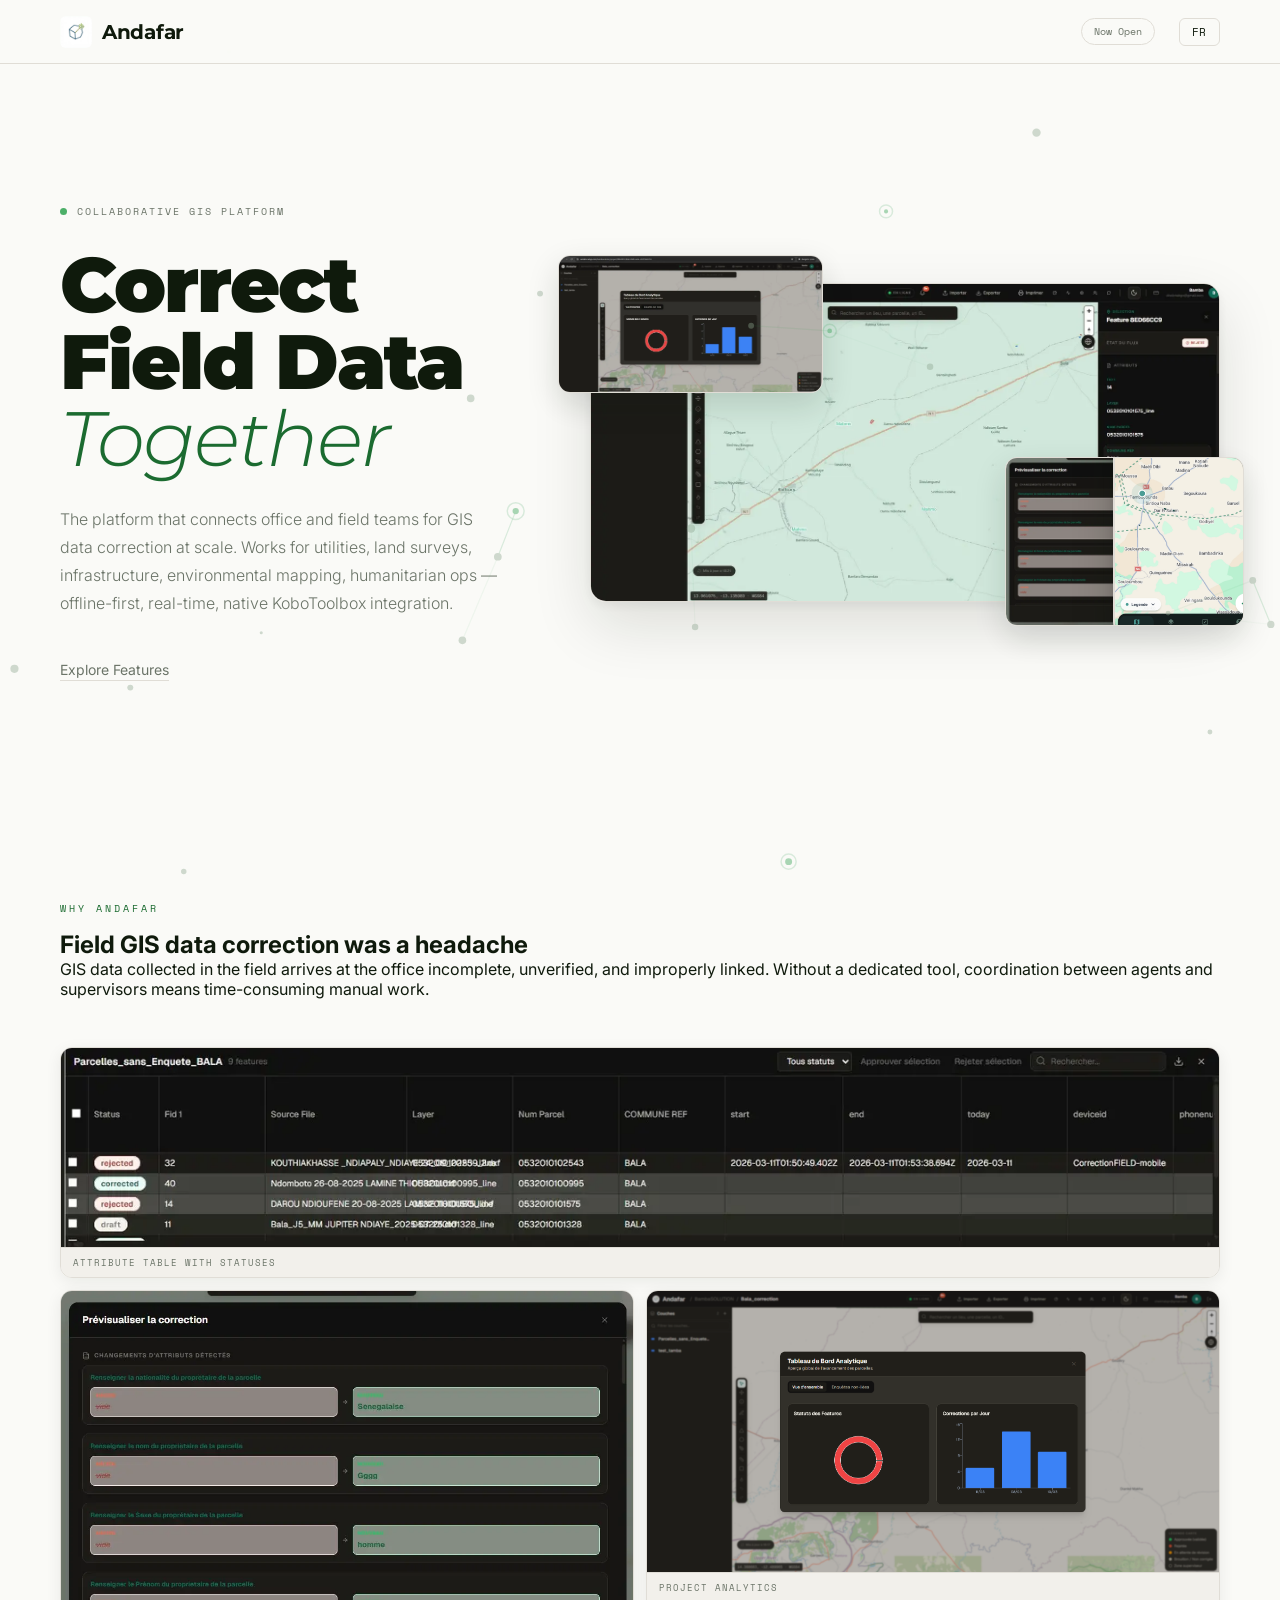
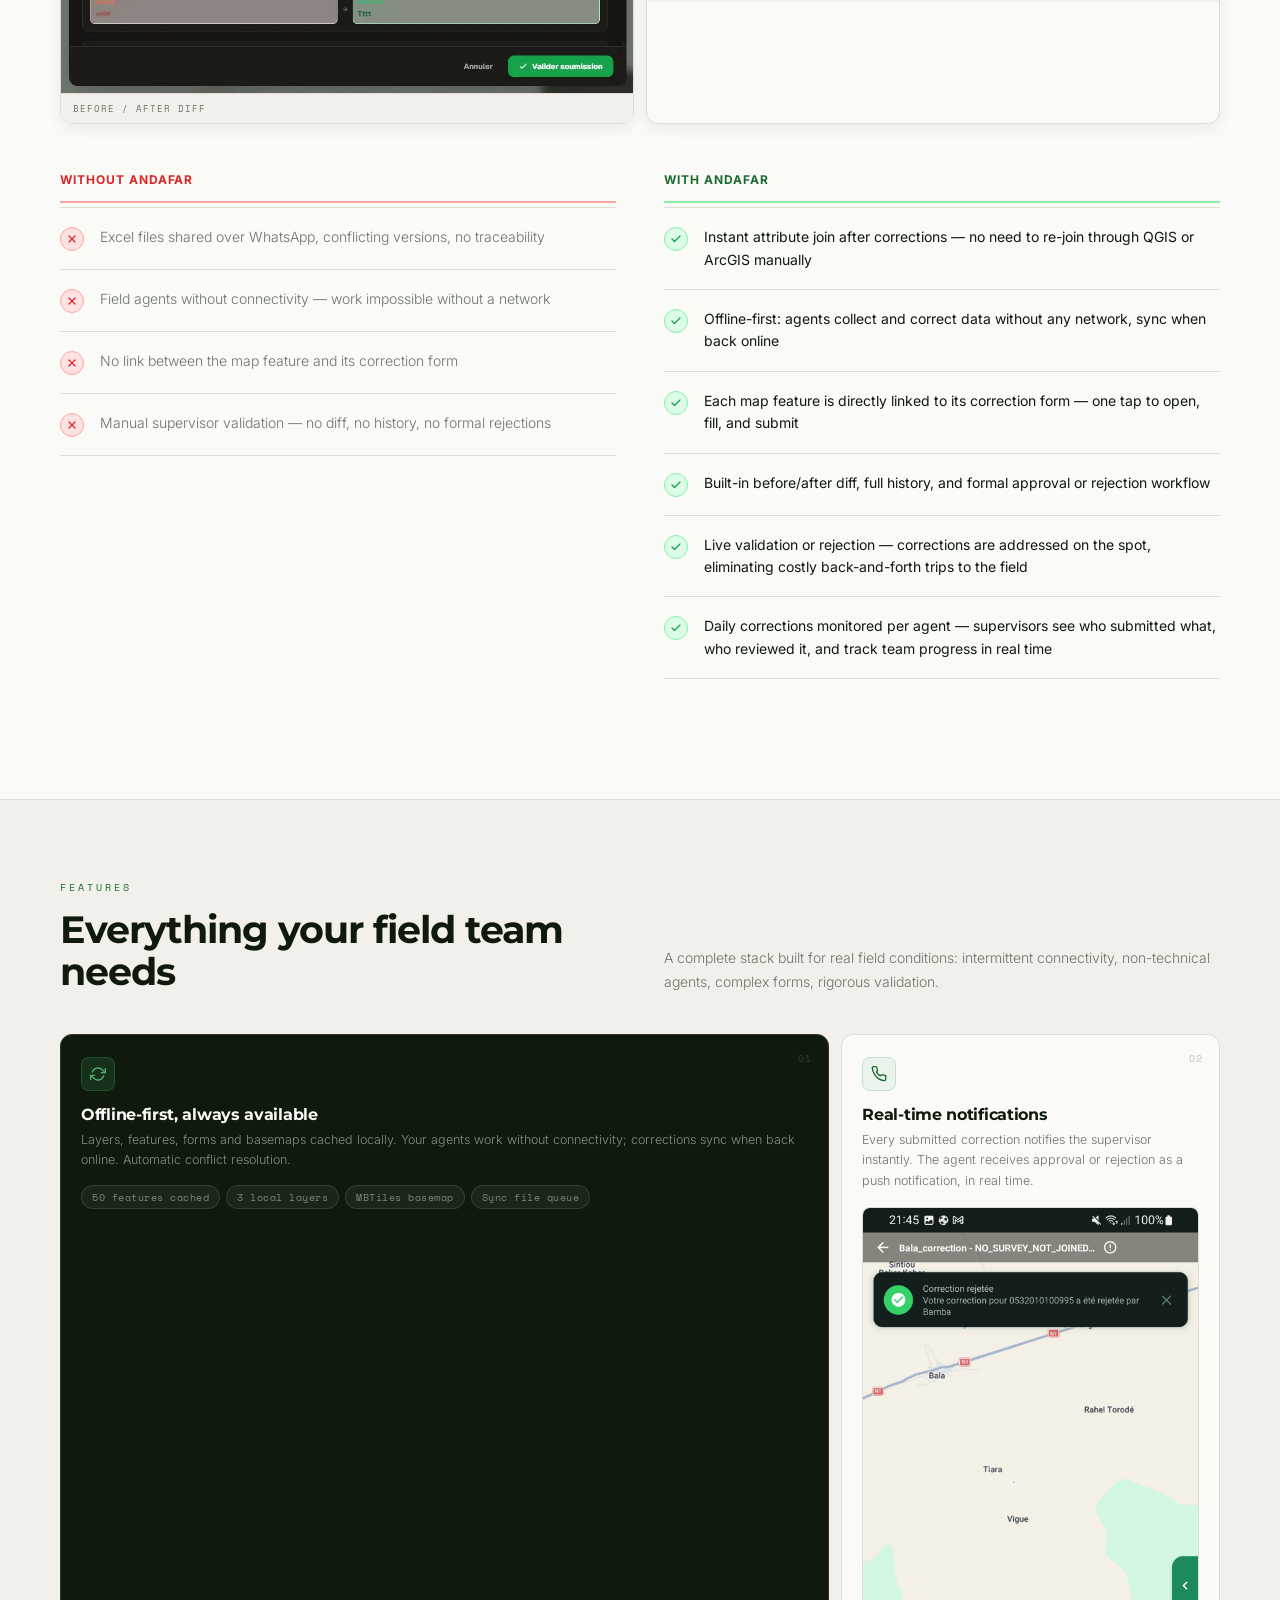
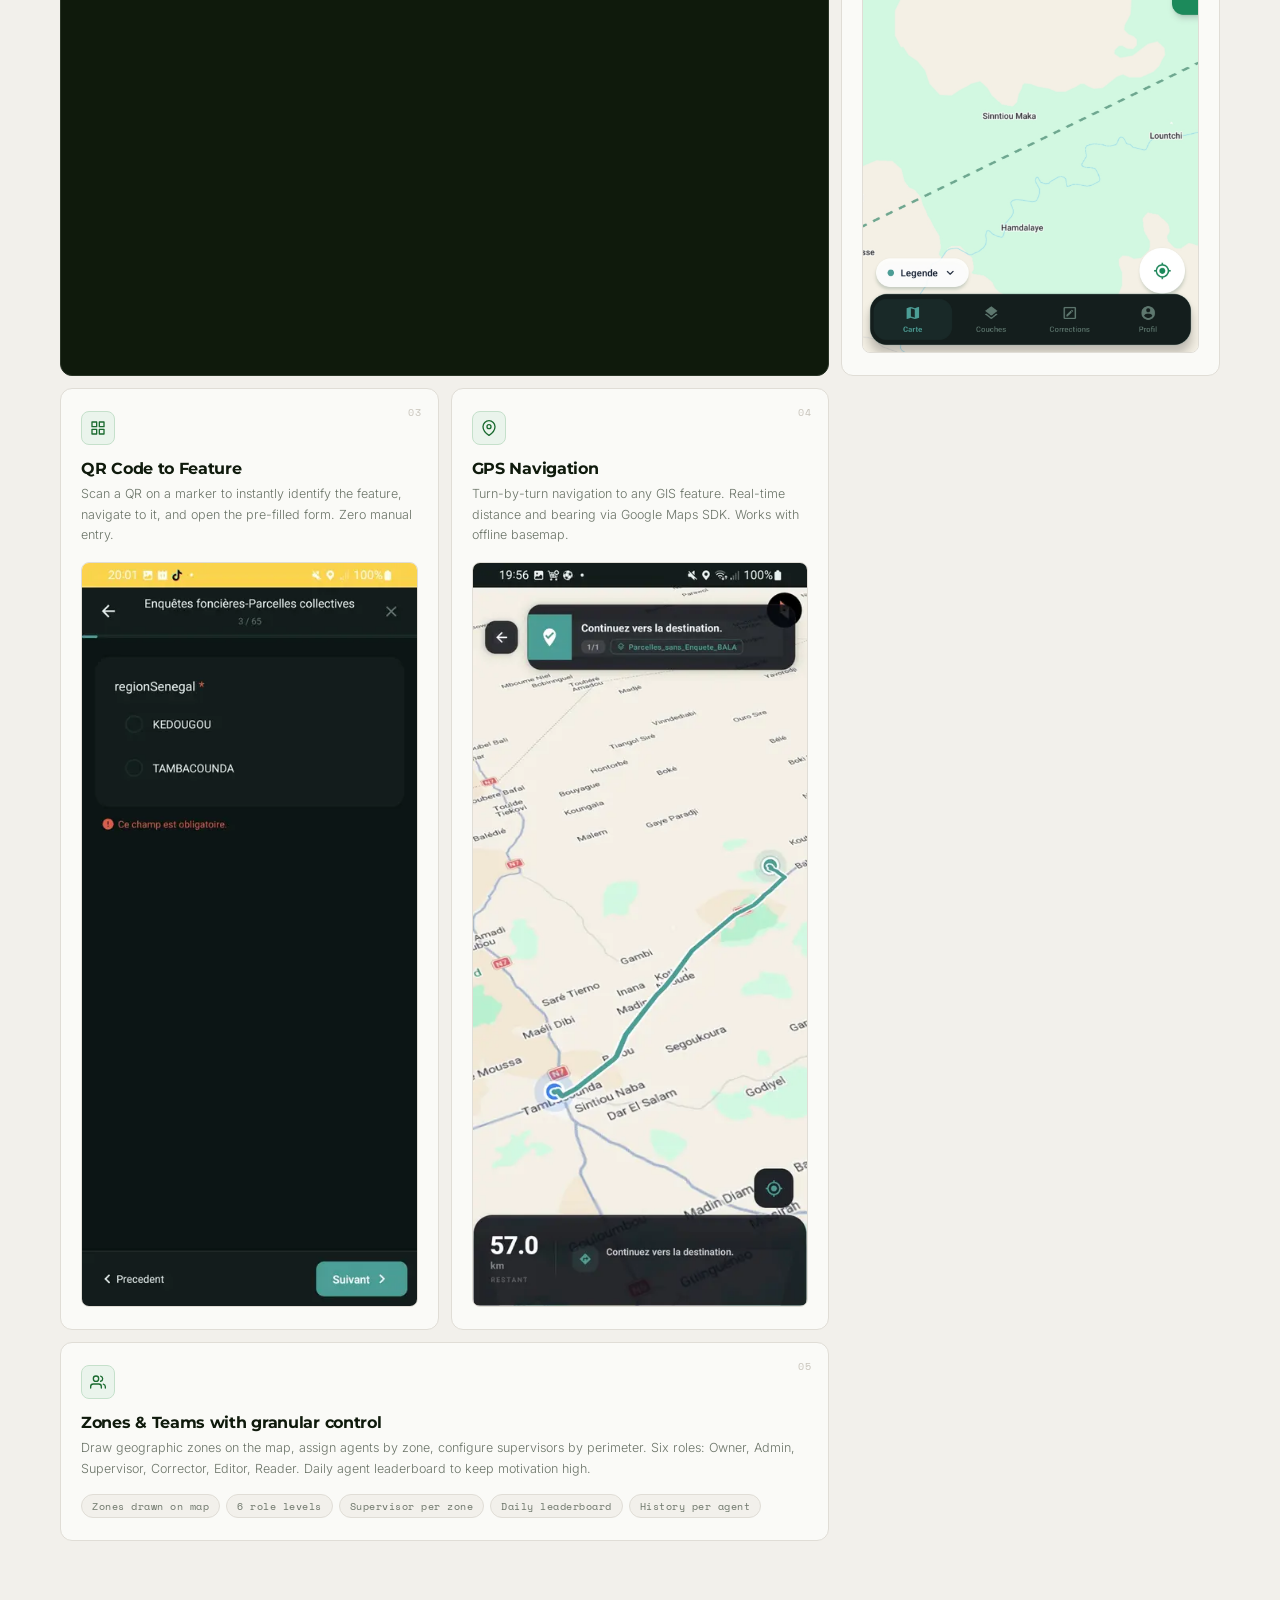
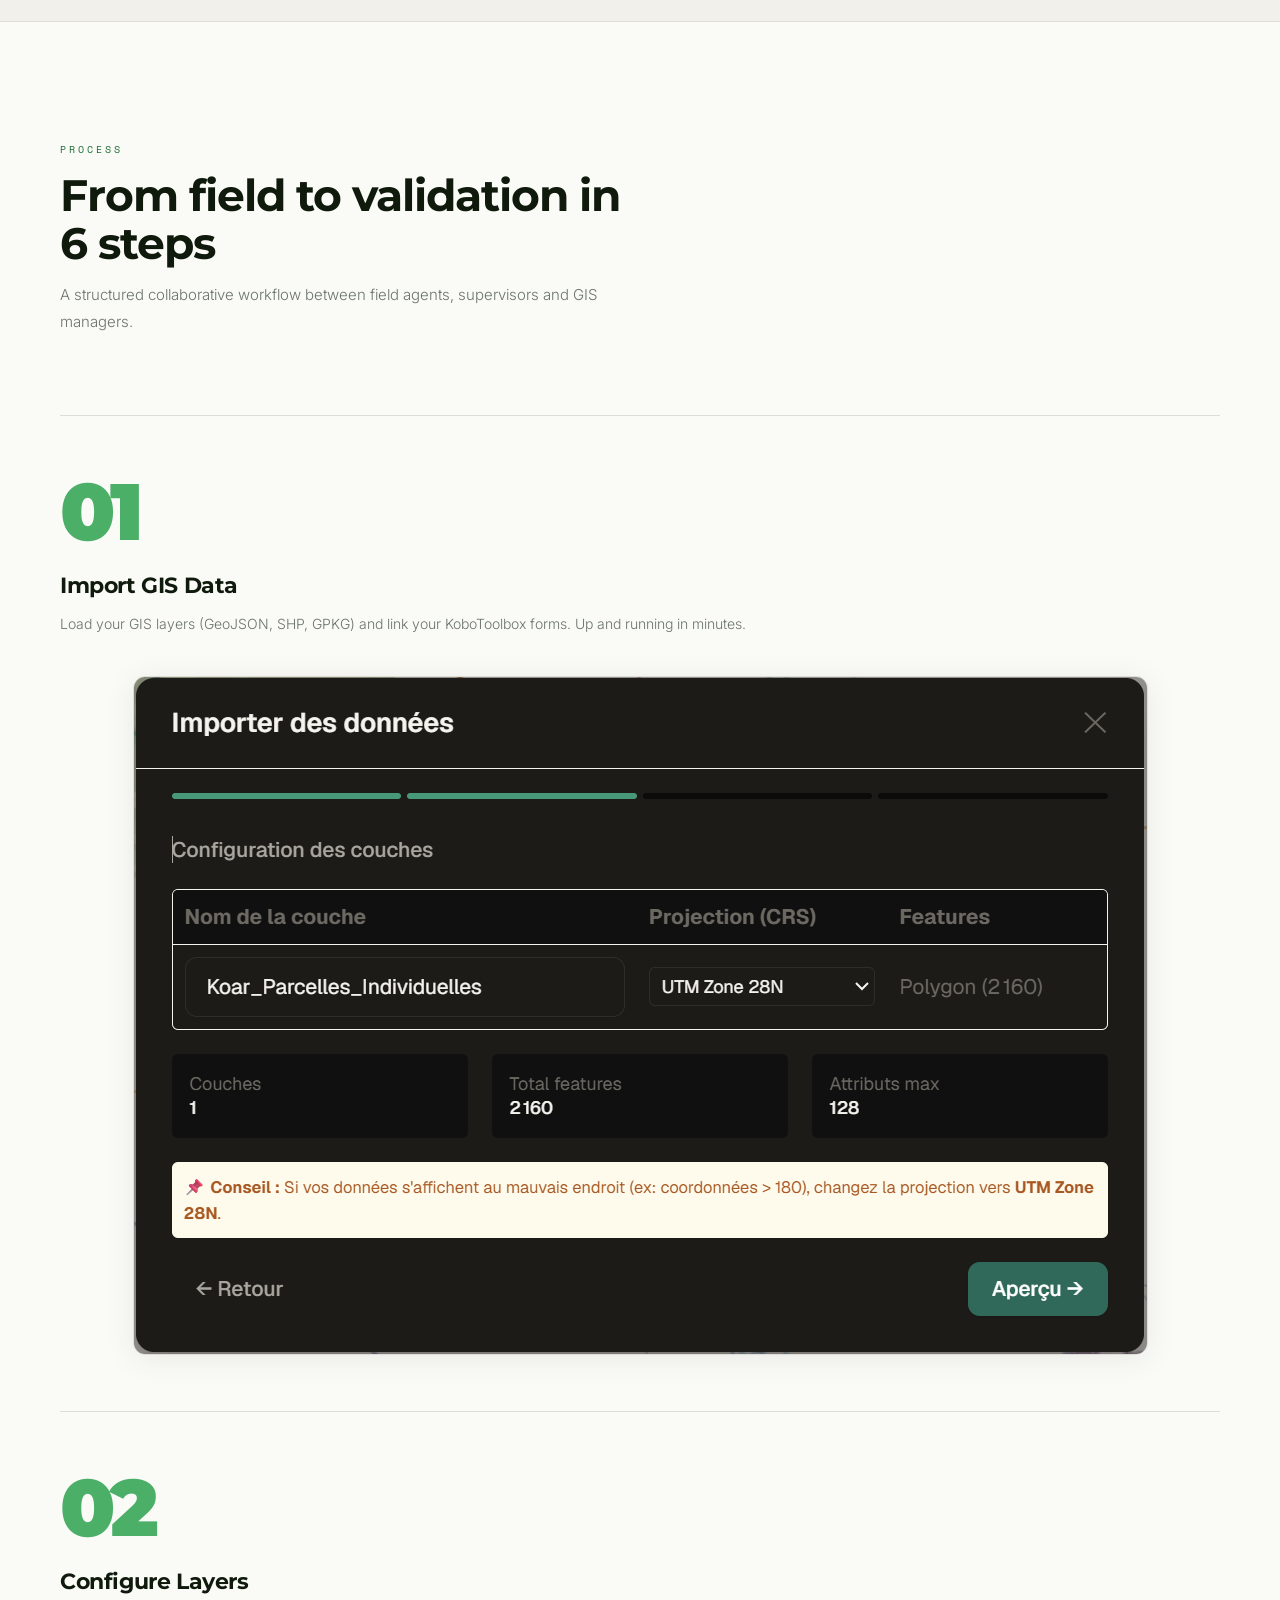
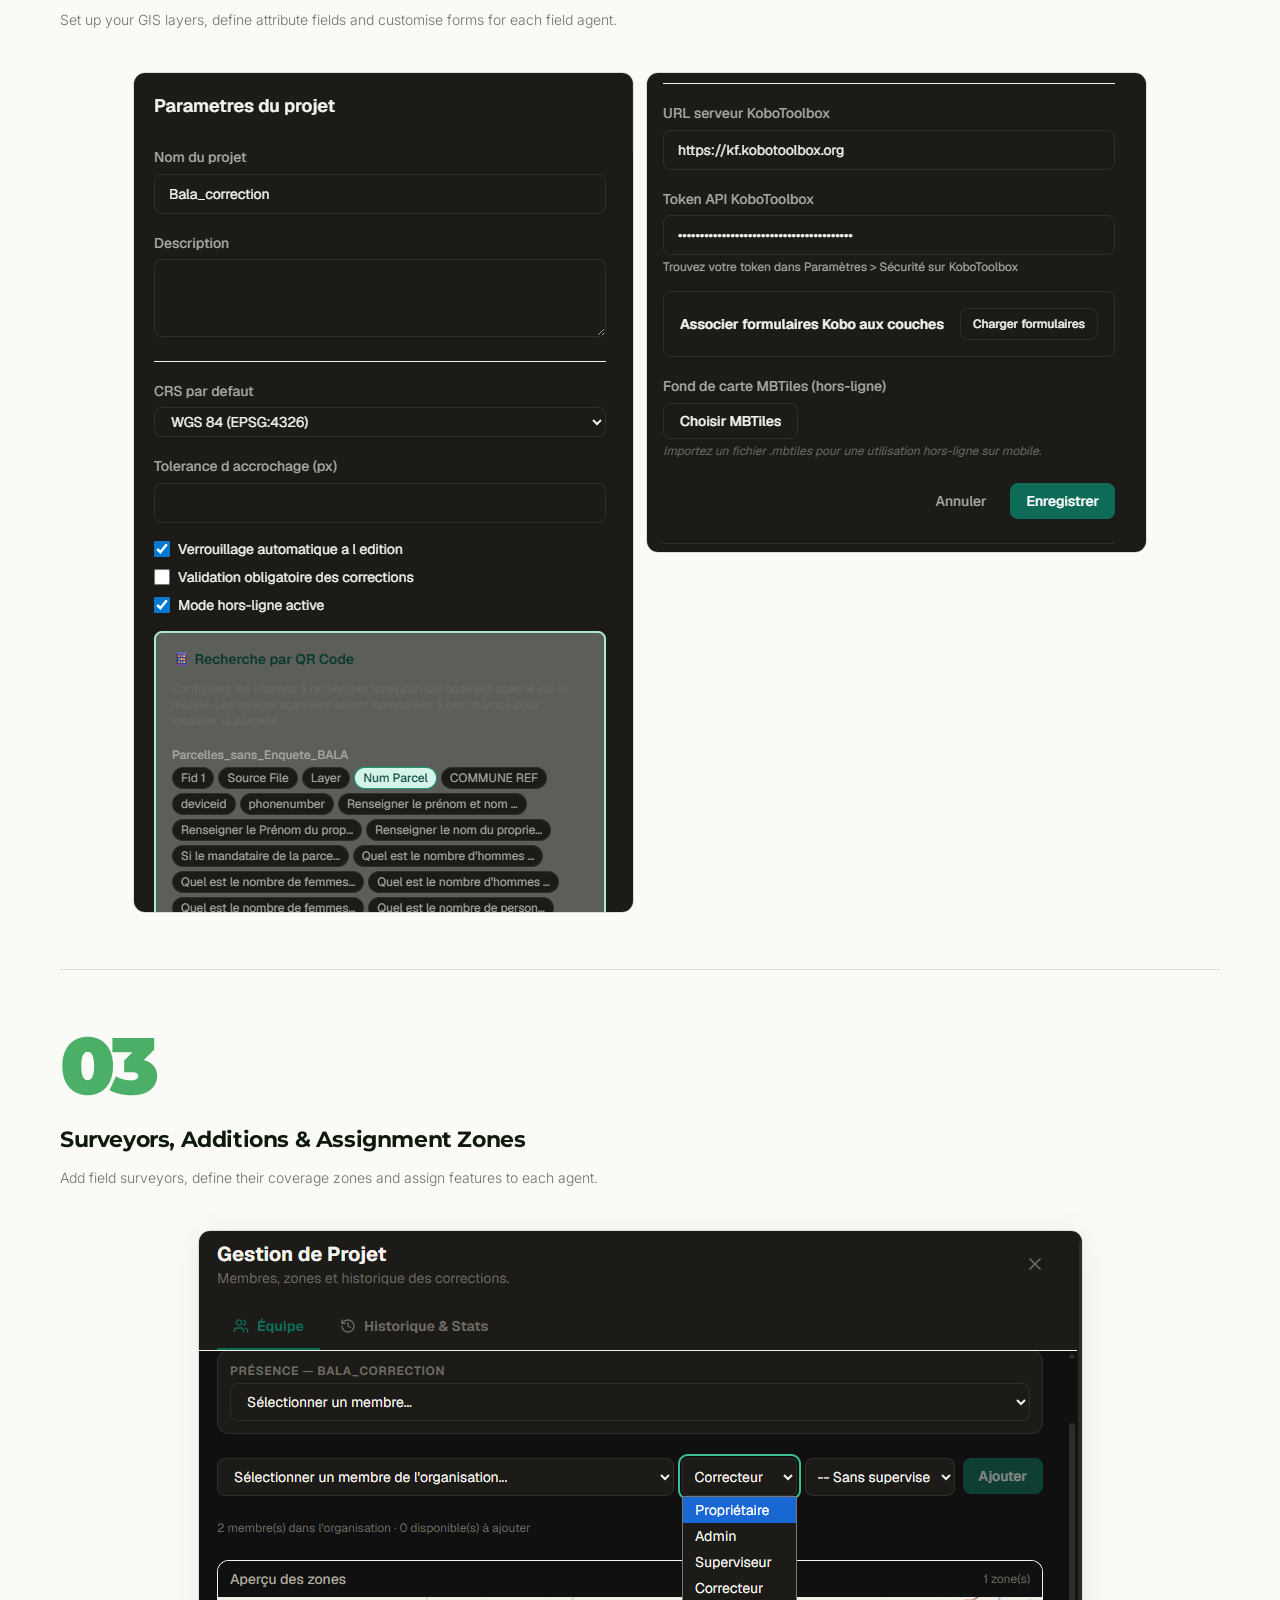
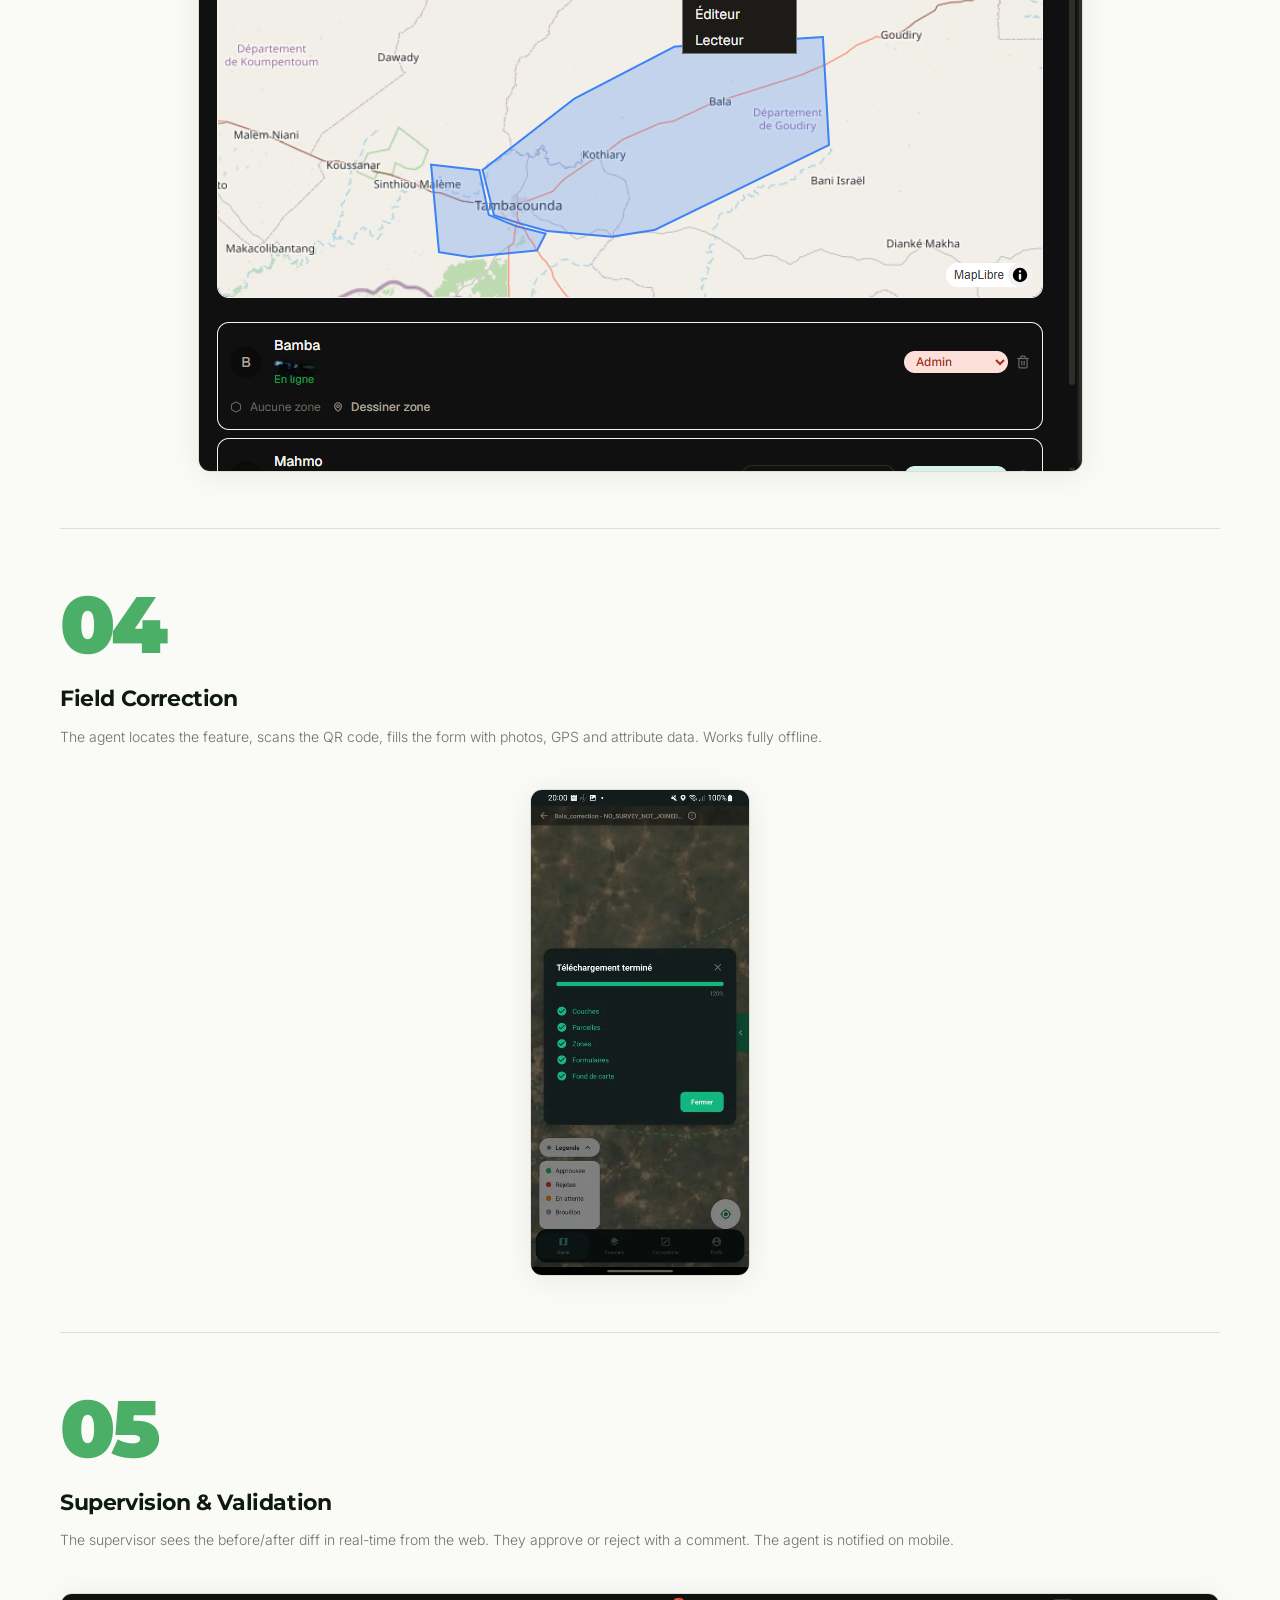
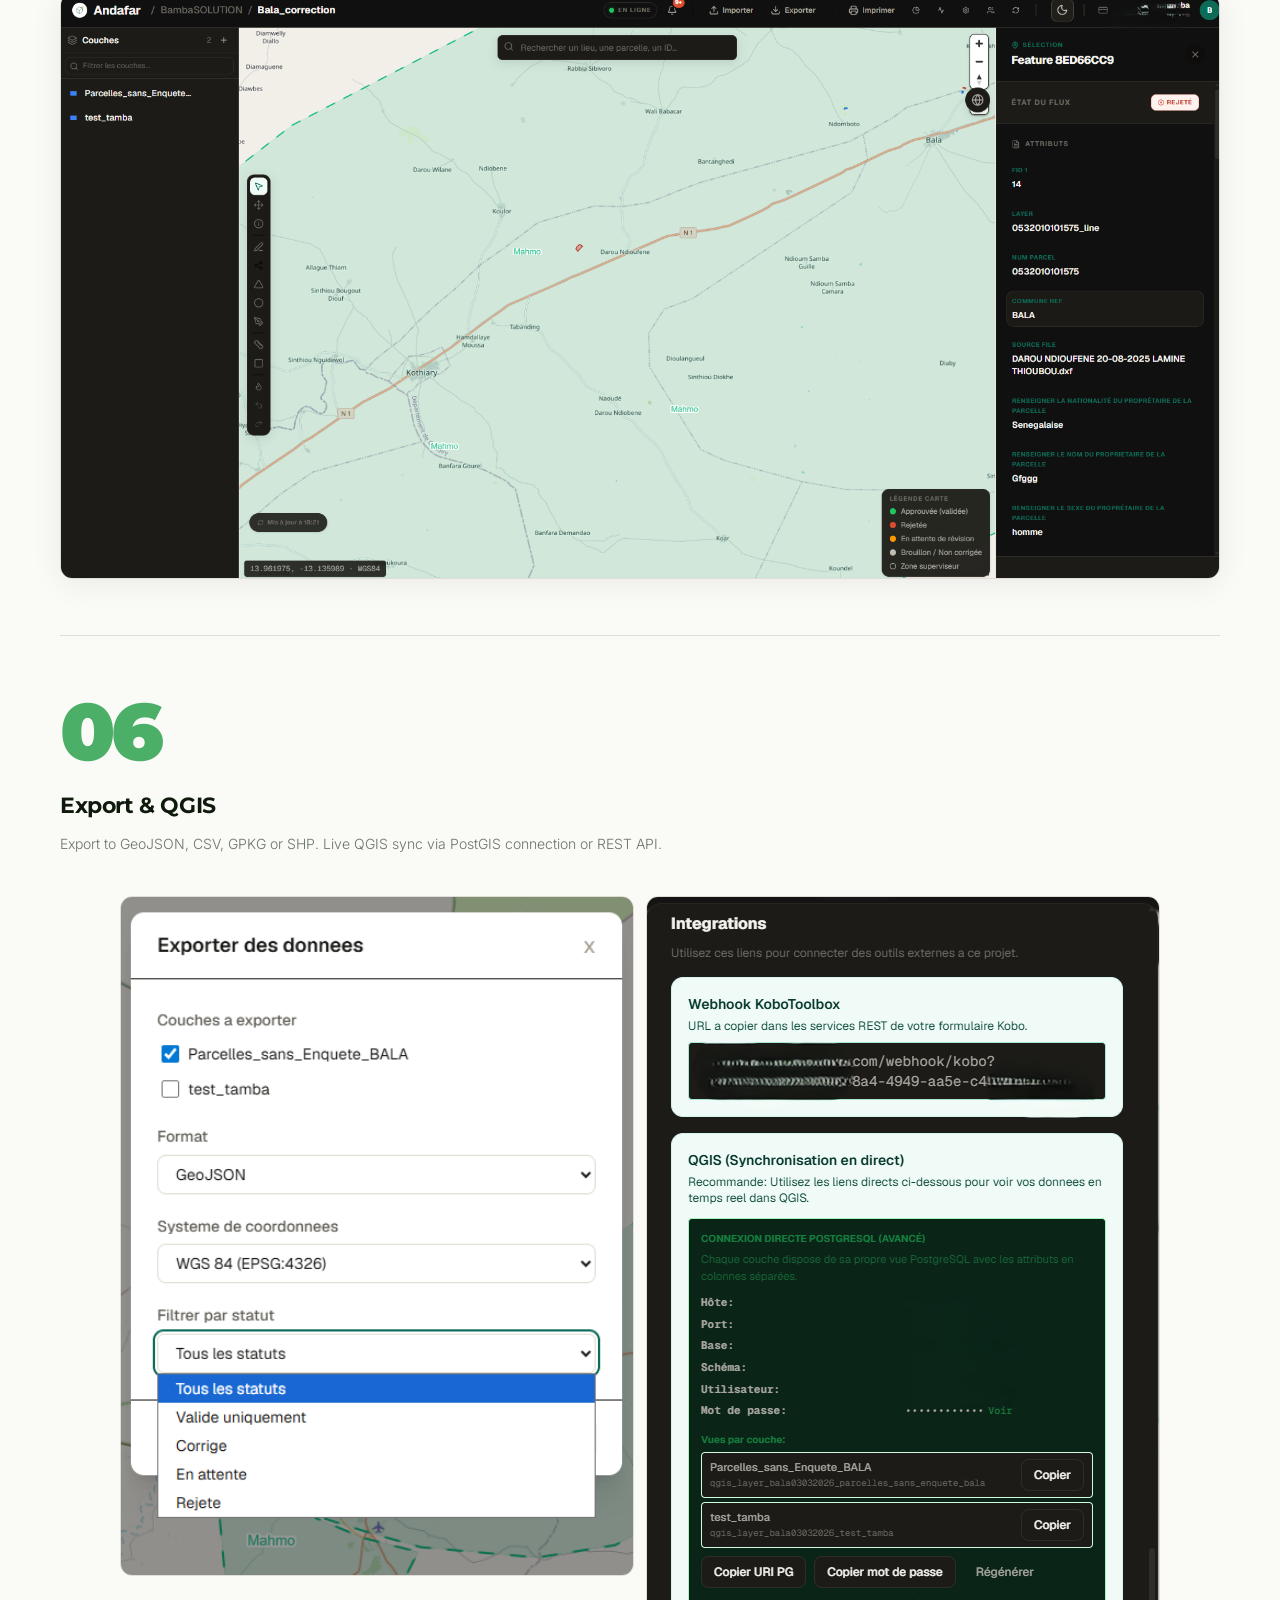
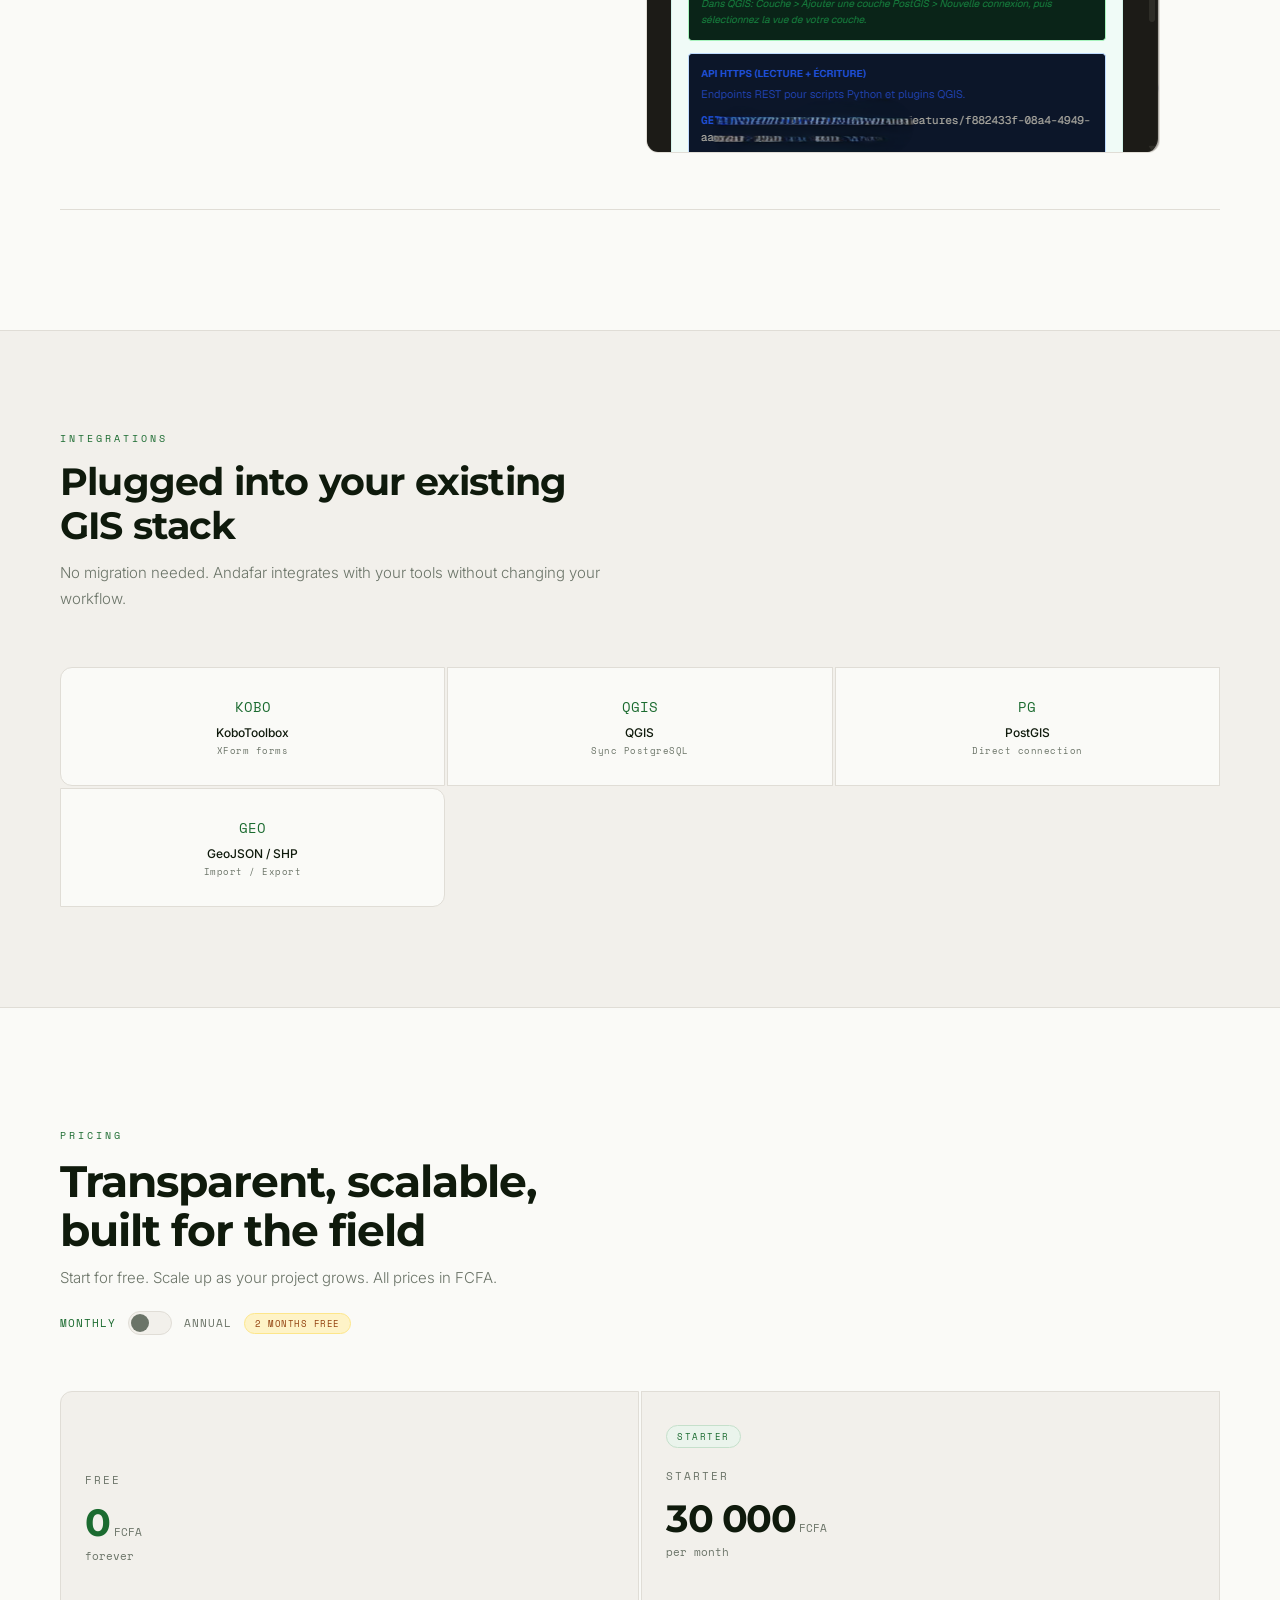
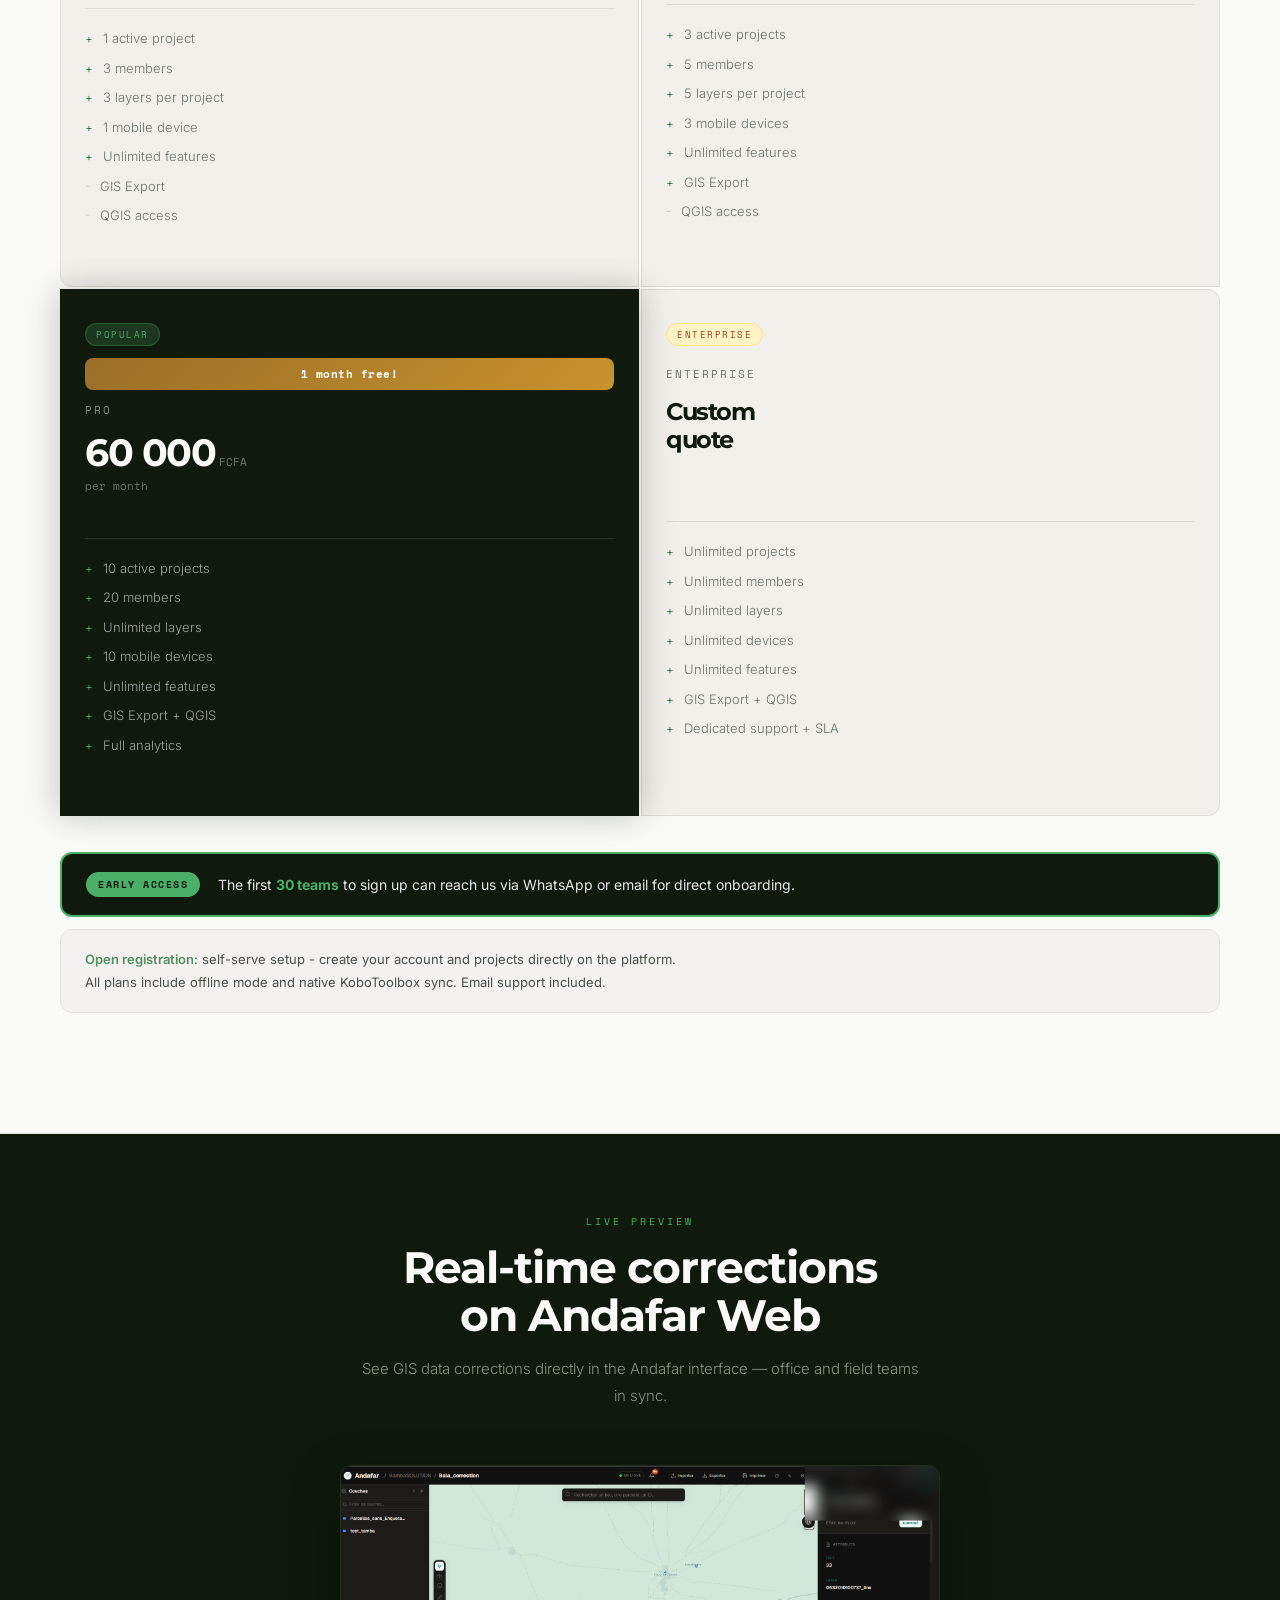
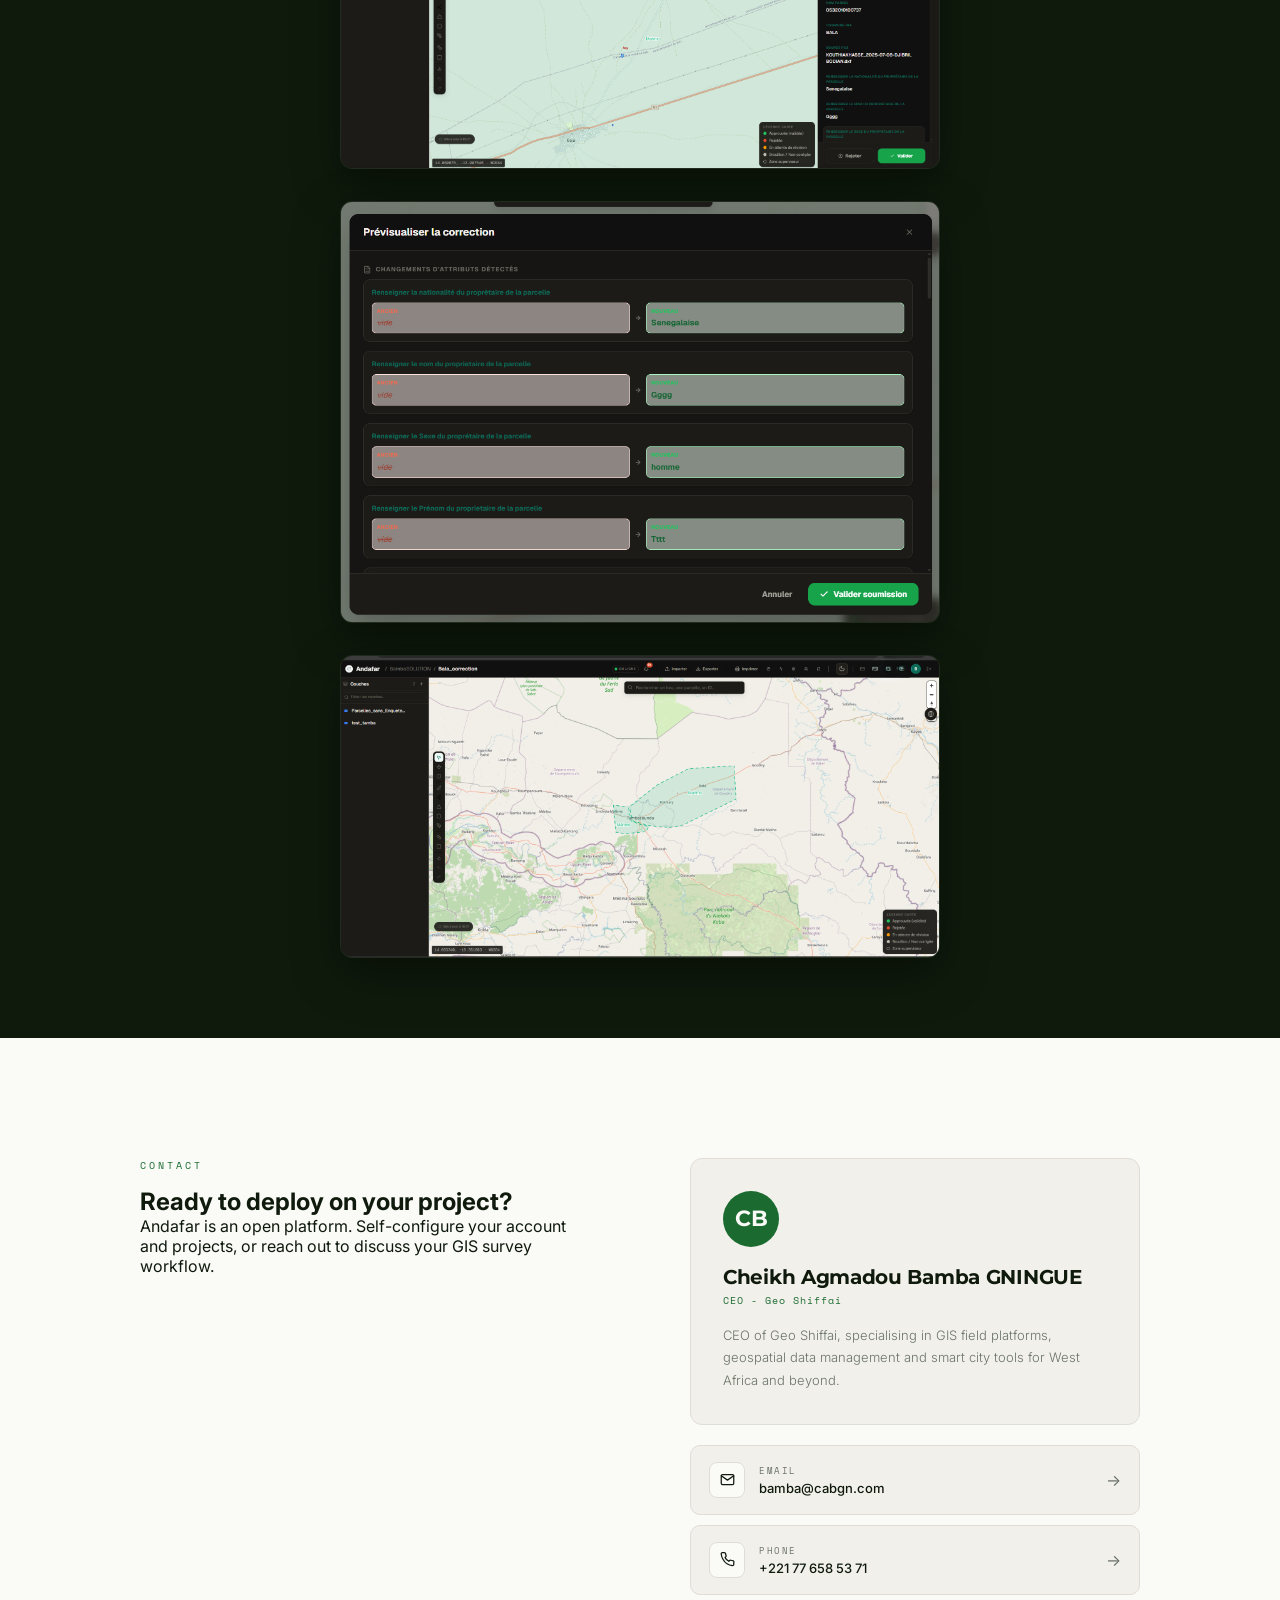
==== commit 54a0343a: "sync andafar-landing.html: problem section restructure" ====
--- a/andafar-landing.html
+++ b/andafar-landing.html
@@ -65,11 +65,15 @@
 <!-- PROBLEM -->
 <section id="problem">
   <div class="problem-inner">
-    <div class="reveal">
+    <div class="problem-header reveal">
       <span class="section-label">Why Andafar</span>
       <h2>Field GIS data correction was a headache</h2>
       <p>GIS data collected in the field arrives at the office incomplete, unverified, and improperly linked. Without a dedicated tool, coordination between agents and supervisors means time-consuming manual work.</p>
-      <ul class="pain-list">
+    </div>
+    <div class="problem-compare reveal" style="transition-delay:0.3s">
+      <div class="problem-col problem-cons">
+        <h3 class="compare-heading cons-heading">Without Andafar</h3>
+        <ul class="pain-list">
         <li class="pain-item">
           <div class="pain-marker">
             <svg viewBox="0 0 24 24" fill="none" stroke="#DC2626" stroke-width="2.5" stroke-linecap="round"><line x1="18" y1="6" x2="6" y2="18"/><line x1="6" y1="6" x2="18" y2="18"/></svg>
@@ -95,8 +99,9 @@
           <span class="pain-text">Manual supervisor validation — no diff, no history, no formal rejections</span>
         </li>
       </ul>
-
-      <h3 class="pro-heading">With Andafar</h3>
+      </div>
+      <div class="problem-col problem-pros">
+        <h3 class="compare-heading pros-heading">With Andafar</h3>
       <ul class="pro-list">
         <li class="pro-item">
           <div class="pro-marker">
@@ -135,8 +140,9 @@
           <span class="pro-text">Daily corrections monitored per agent — supervisors see who submitted what, who reviewed it, and track team progress in real time</span>
         </li>
       </ul>
-    </div>
-    <div class="problem-screens reveal" style="transition-delay:0.2s">
+      </div>
+    </div>
+    <div class="problem-screens reveal" style="transition-delay:0.15s">
       <div class="prob-img span2">
         <img src="[data-uri]" alt="Andafar attribute table"/>
         <div class="prob-img-label">Attribute table with statuses</div>
--- a/styles.css
+++ b/styles.css
@@ -291,15 +291,21 @@
 }
 .problem-inner {
   max-width: 1200px; margin: 0 auto;
-  display: grid; grid-template-columns: 1fr 1fr; gap: 100px; align-items: start;
-}
+  display: flex; flex-direction: column; gap: 48px;
+}
+.problem-header { order: 1; }
+.problem-screens { order: 2; }
+.problem-compare { order: 3; display: grid; grid-template-columns: 1fr 1fr; gap: 48px; align-items: start; }
 .problem-text h2 {
   font-family: 'Montserrat', sans-serif;
   font-size: clamp(30px, 3.5vw, 48px); font-weight: 700;
   letter-spacing: -1px; line-height: 1.1; margin-bottom: 20px;
 }
 .problem-text p { font-size: 15px; color: var(--muted); line-height: 1.8; font-weight: 300; }
-.pain-list { list-style: none; margin-top: 32px; display: flex; flex-direction: column; gap: 0; }
+.compare-heading { font-size: 12px; font-weight: 700; letter-spacing: 0.08em; text-transform: uppercase; padding-bottom: 14px; border-bottom: 2px solid var(--border); margin-bottom: 4px; }
+.cons-heading { color: #DC2626; border-color: #FCA5A5; }
+.pros-heading { color: var(--green); border-color: #86EFAC; }
+.pain-list { list-style: none; margin-top: 0; display: flex; flex-direction: column; gap: 0; }
 .pain-item {
   display: flex; align-items: flex-start; gap: 16px;
   padding: 18px 0; border-bottom: 1px solid var(--border);
@@ -314,8 +320,7 @@
 .pain-marker svg { width: 12px; height: 12px; }
 .pain-text { font-size: 14px; color: var(--muted); font-weight: 300; line-height: 1.6; }
 
-.pro-heading { margin-top: 36px; font-size: 18px; font-weight: 600; color: var(--green); letter-spacing: .02em; }
-.pro-list { list-style: none; margin-top: 16px; display: flex; flex-direction: column; gap: 0; }
+.pro-list { list-style: none; margin-top: 0; display: flex; flex-direction: column; gap: 0; }
 .pro-item {
   display: flex; align-items: flex-start; gap: 16px;
   padding: 18px 0; border-bottom: 1px solid var(--border);
@@ -331,7 +336,7 @@
 .pro-text { font-size: 14px; color: var(--ink); font-weight: 400; line-height: 1.6; }
 
 .problem-screens {
-  display: grid; grid-template-columns: 1fr 1fr; gap: 12px;
+  display: grid; grid-template-columns: 1fr 1fr; gap: 12px; width: 100%;
 }
 .prob-img {
   border-radius: var(--radius); overflow: hidden;
@@ -953,6 +958,109 @@
   .features-top { grid-template-columns: 1fr; gap: 24px; }
   .feat-grid { grid-template-columns: 1fr 1fr; }
   .feat-card.wide { grid-column: span 1; }
+}
+
+/* ===================== Floating Contact Button ===================== */
+.fab-contact {
+  position: fixed;
+  bottom: 28px;
+  right: 28px;
+  z-index: 9999;
+  display: flex;
+  flex-direction: column;
+  align-items: flex-end;
+  gap: 12px;
+}
+
+.fab-btn {
+  display: flex;
+  align-items: center;
+  gap: 10px;
+  background: var(--lime);
+  color: #fff;
+  border: none;
+  border-radius: 50px;
+  padding: 0 20px 0 16px;
+  height: 52px;
+  font-family: var(--font-body);
+  font-size: 14px;
+  font-weight: 600;
+  cursor: pointer;
+  box-shadow: 0 4px 20px rgba(76,175,104,0.45);
+  transition: background 0.2s, box-shadow 0.2s, transform 0.2s;
+  white-space: nowrap;
+  letter-spacing: 0.01em;
+}
+.fab-btn:hover { background: var(--green); box-shadow: 0 6px 28px rgba(27,107,48,0.45); transform: translateY(-2px); }
+.fab-btn:active { transform: translateY(0); }
+
+.fab-btn svg { width: 20px; height: 20px; flex-shrink: 0; }
+.fab-icon-close { display: none; }
+.fab-contact.open .fab-icon-msg  { display: none; }
+.fab-contact.open .fab-icon-close { display: block; }
+
+/* panel */
+.fab-panel {
+  background: var(--white);
+  border: 1px solid var(--border);
+  border-radius: 16px;
+  box-shadow: 0 8px 40px rgba(15,26,12,0.14);
+  padding: 14px 10px 10px;
+  width: 290px;
+  opacity: 0;
+  transform: translateY(12px) scale(0.97);
+  pointer-events: none;
+  transition: opacity 0.22s ease, transform 0.22s ease;
+  order: -1;
+}
+.fab-contact.open .fab-panel {
+  opacity: 1;
+  transform: translateY(0) scale(1);
+  pointer-events: auto;
+}
+
+.fab-panel-title {
+  font-family: var(--font-head);
+  font-size: 11px;
+  font-weight: 700;
+  letter-spacing: 0.09em;
+  text-transform: uppercase;
+  color: var(--muted);
+  padding: 0 8px 10px;
+  border-bottom: 1px solid var(--border);
+  margin-bottom: 8px;
+}
+
+.fab-item {
+  display: flex;
+  align-items: center;
+  gap: 12px;
+  padding: 10px 10px;
+  border-radius: 10px;
+  text-decoration: none;
+  color: var(--ink);
+  transition: background 0.15s;
+}
+.fab-item:hover { background: var(--paper); }
+
+.fab-item-icon {
+  width: 38px;
+  height: 38px;
+  border-radius: 10px;
+  display: flex;
+  align-items: center;
+  justify-content: center;
+  flex-shrink: 0;
+}
+.fab-item-icon svg { width: 18px; height: 18px; }
+.fab-email  { background: #EEF2FF; color: #4F46E5; }
+.fab-wa     { background: #DCFCE7; color: #16A34A; }
+.fab-phone  { background: #FEF3C7; color: #D97706; }
+.fab-li     { background: #DBEAFE; color: #1D4ED8; }
+
+.fab-item-text { display: flex; flex-direction: column; }
+.fab-item-label { font-size: 11px; font-weight: 600; color: var(--muted); letter-spacing: 0.04em; text-transform: uppercase; }
+.fab-item-val   { font-size: 13px; font-weight: 500; color: var(--ink); }
   .wf-step { flex-direction: column !important; gap: 40px; padding: 56px 0; }
   .wf-step-text { flex: 0 0 auto; width: 100%; }
   .wf-step > .wf-step-img--portrait { margin: 0; width: 220px; }
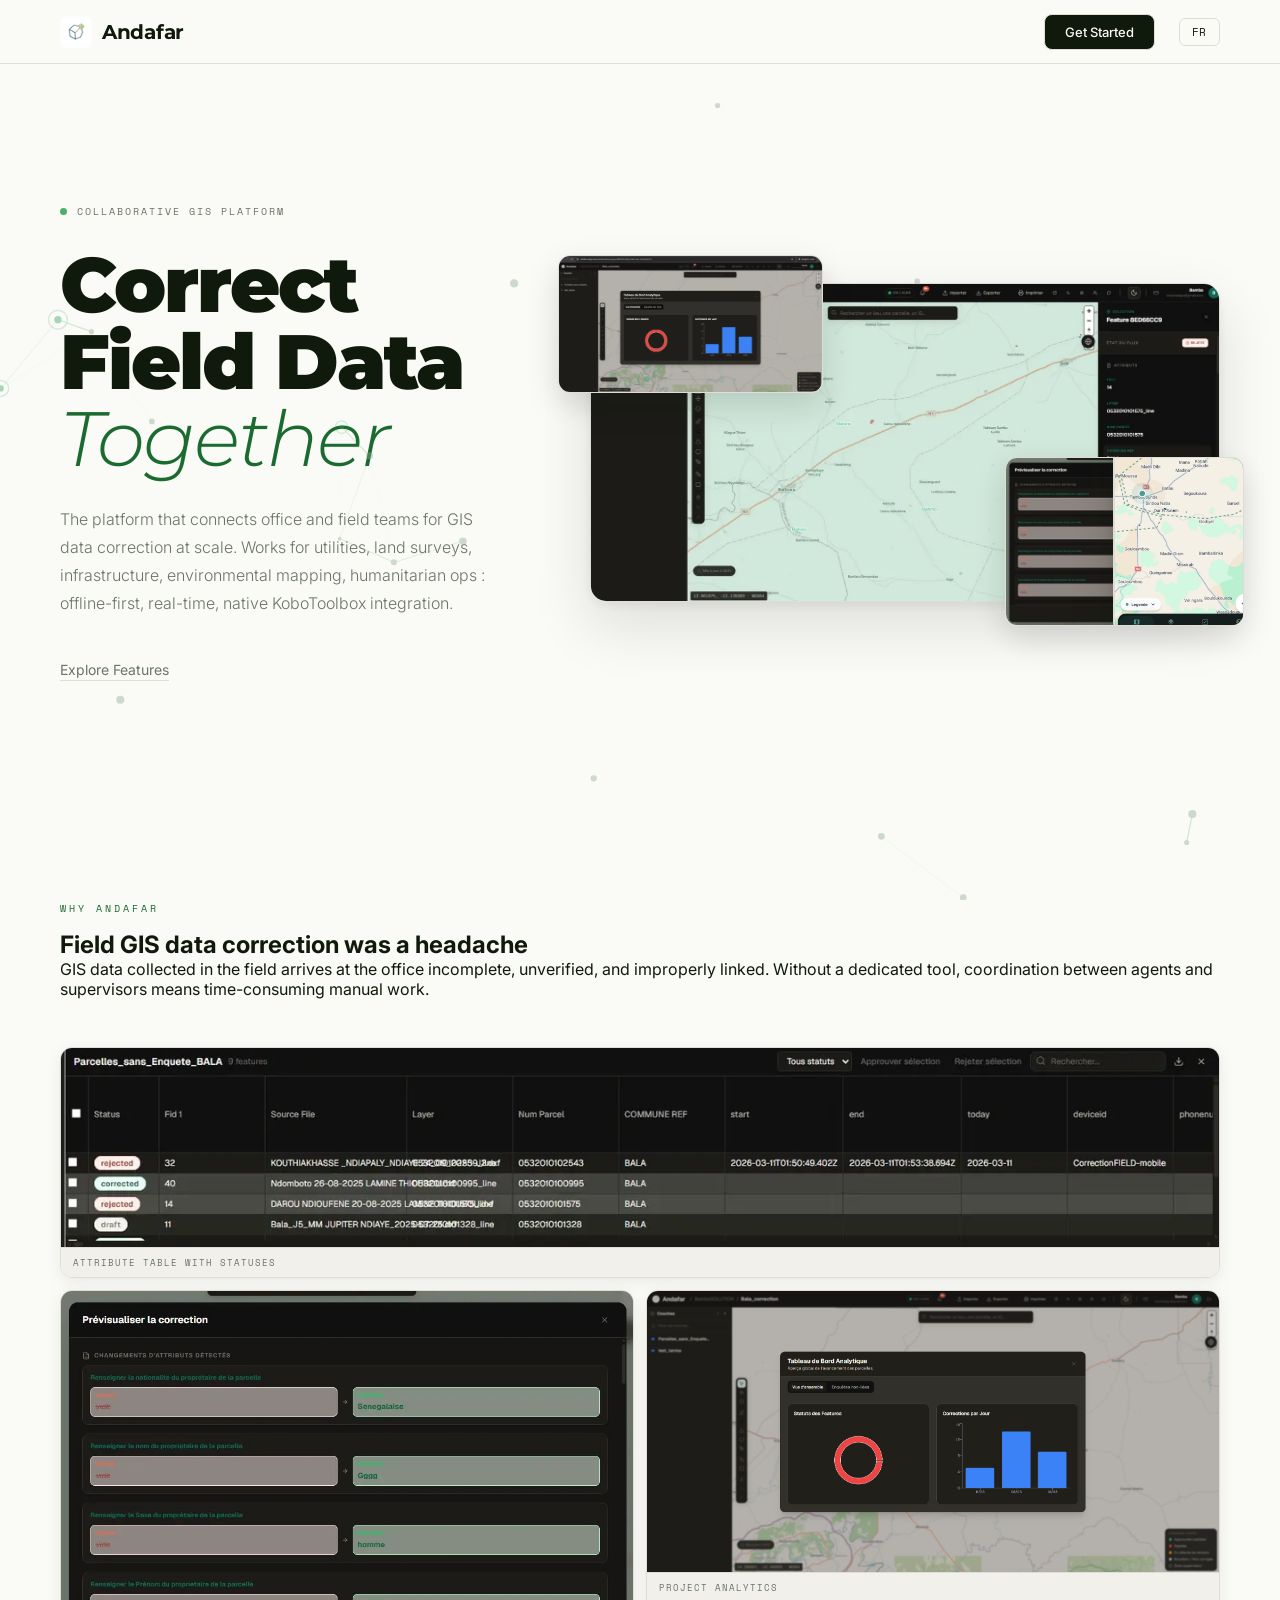
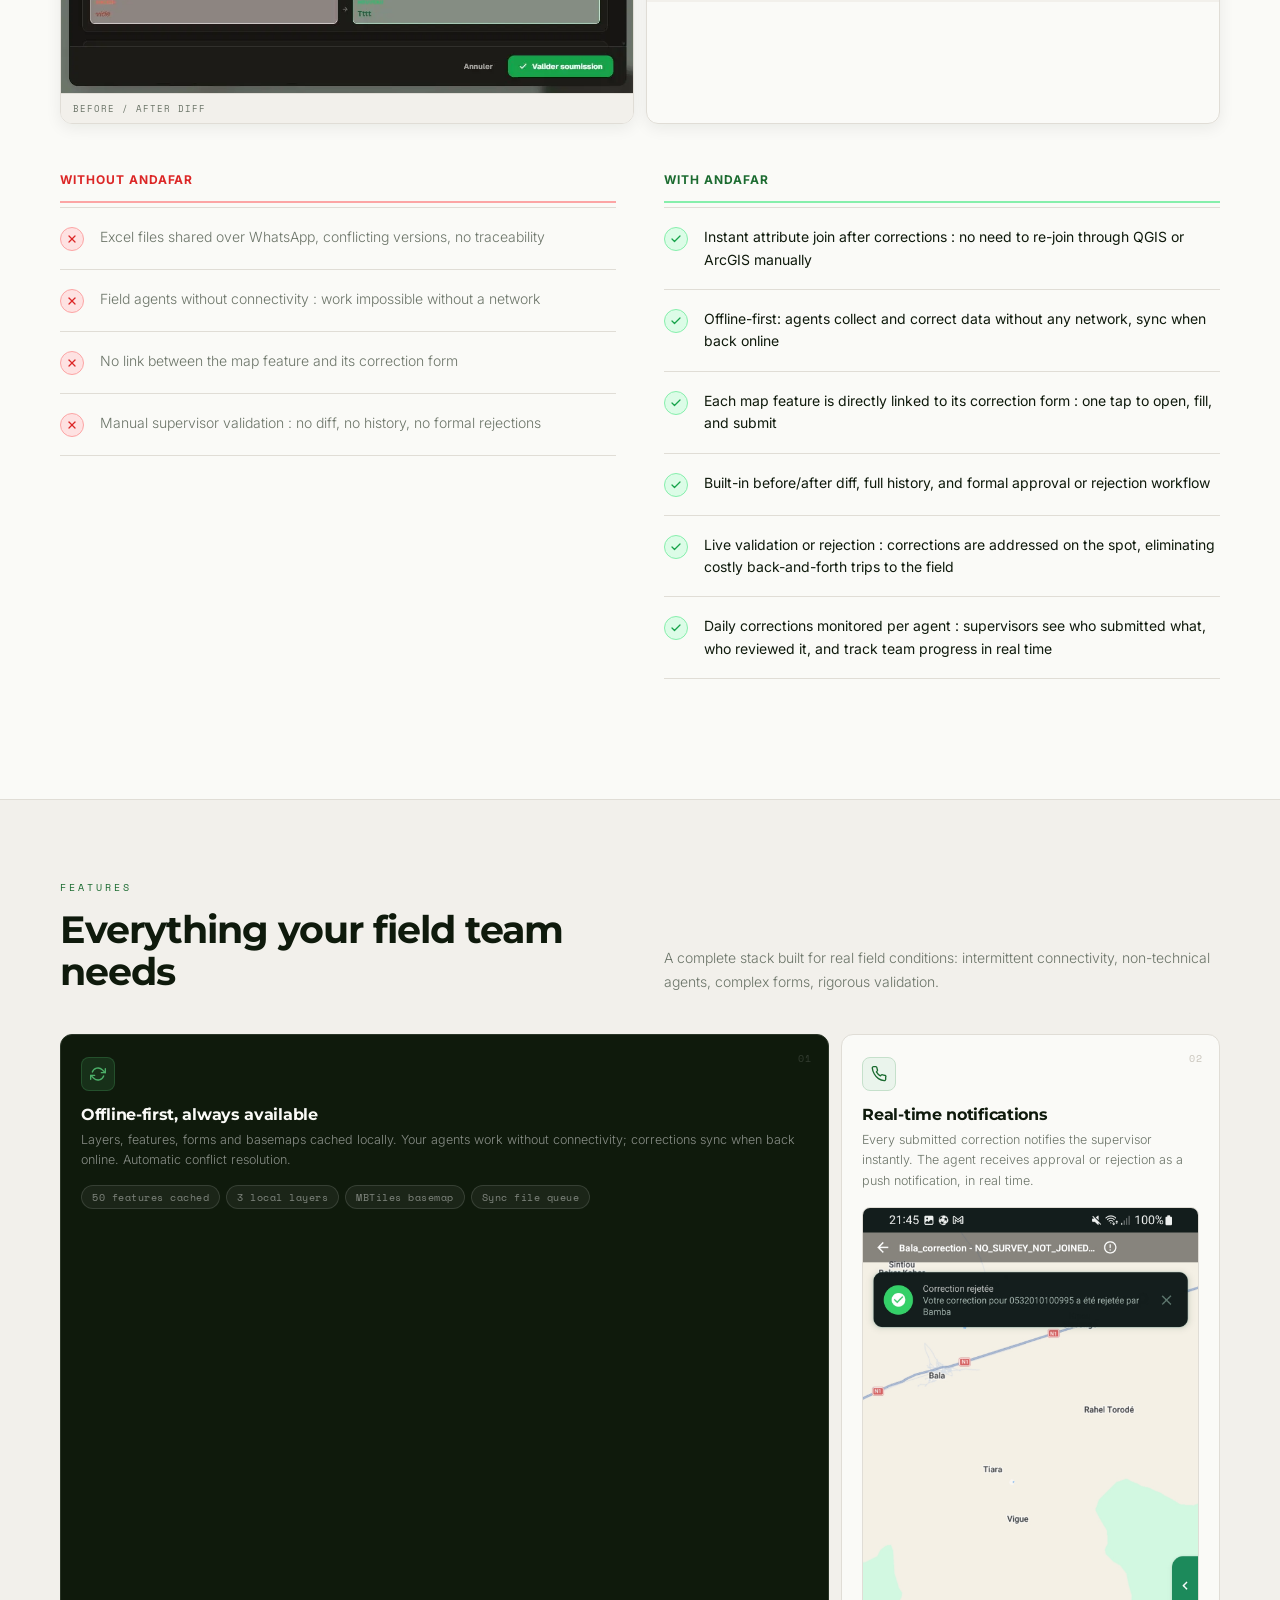
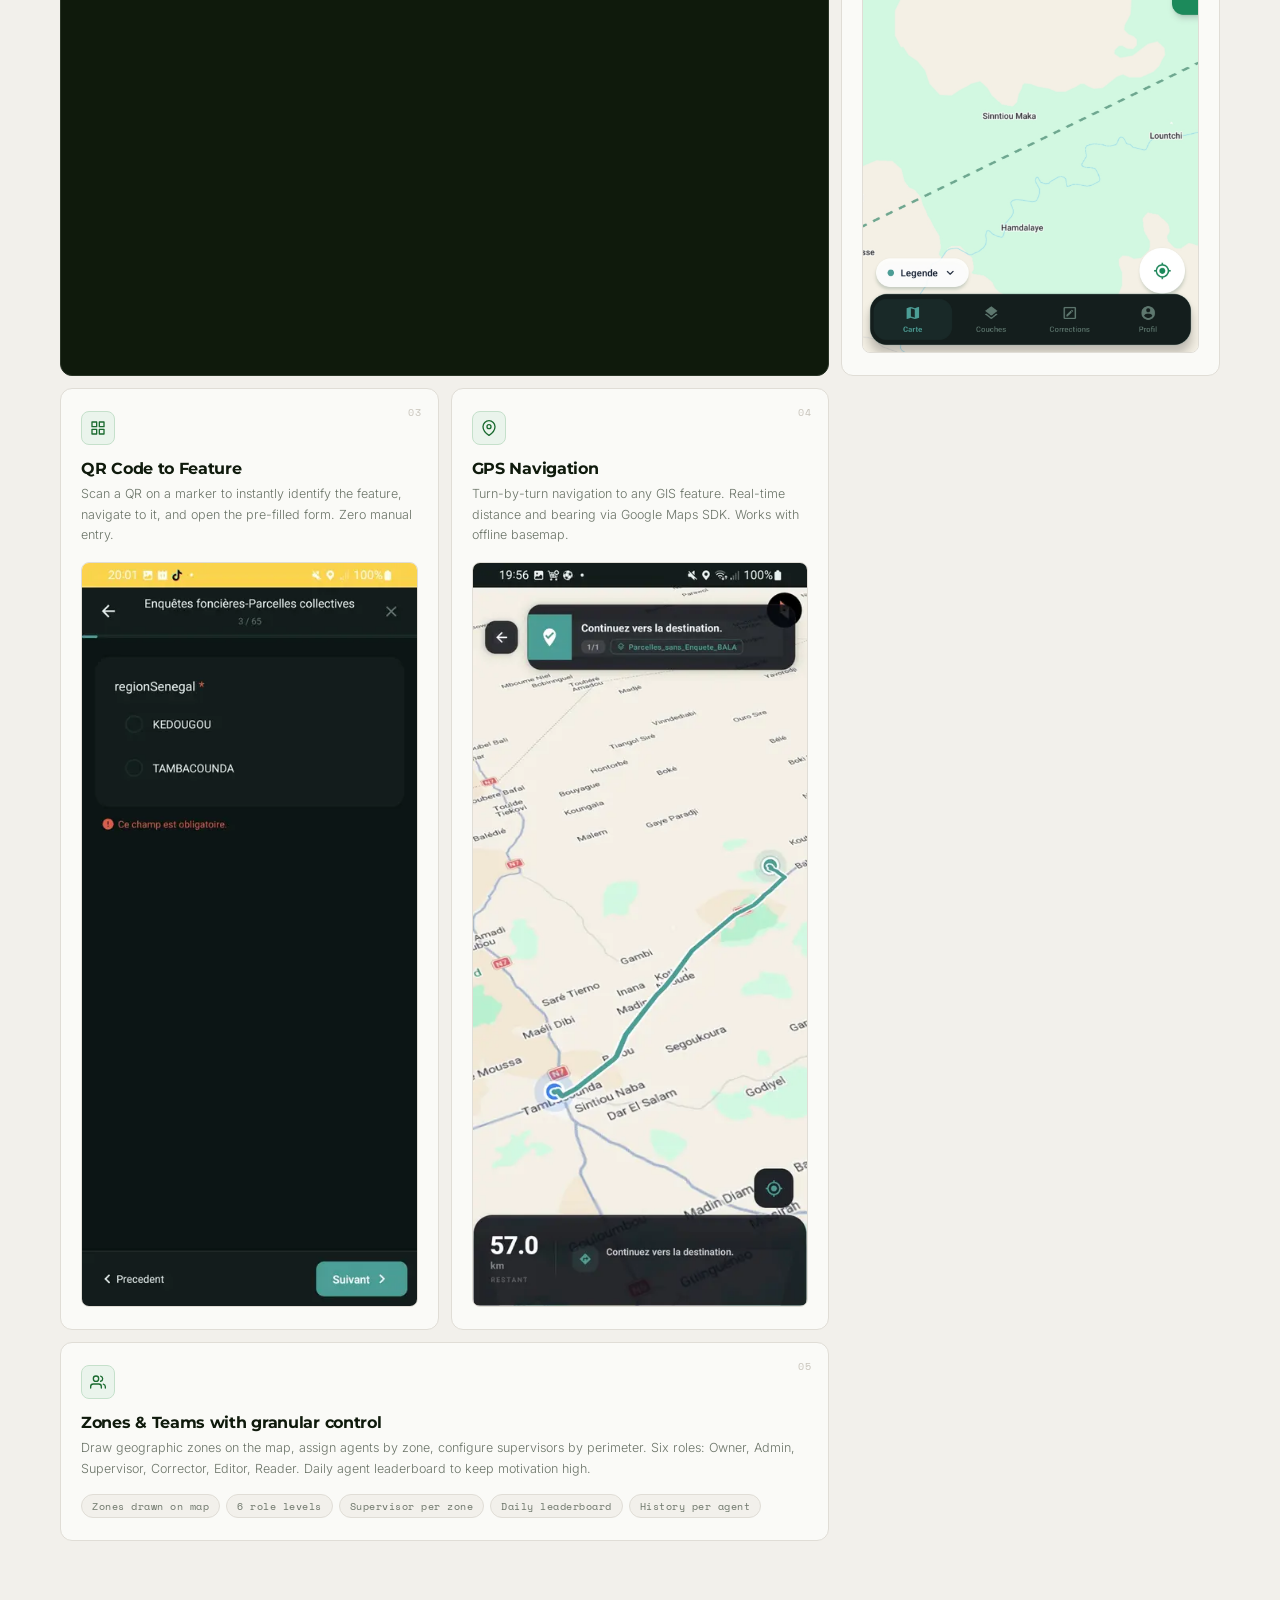
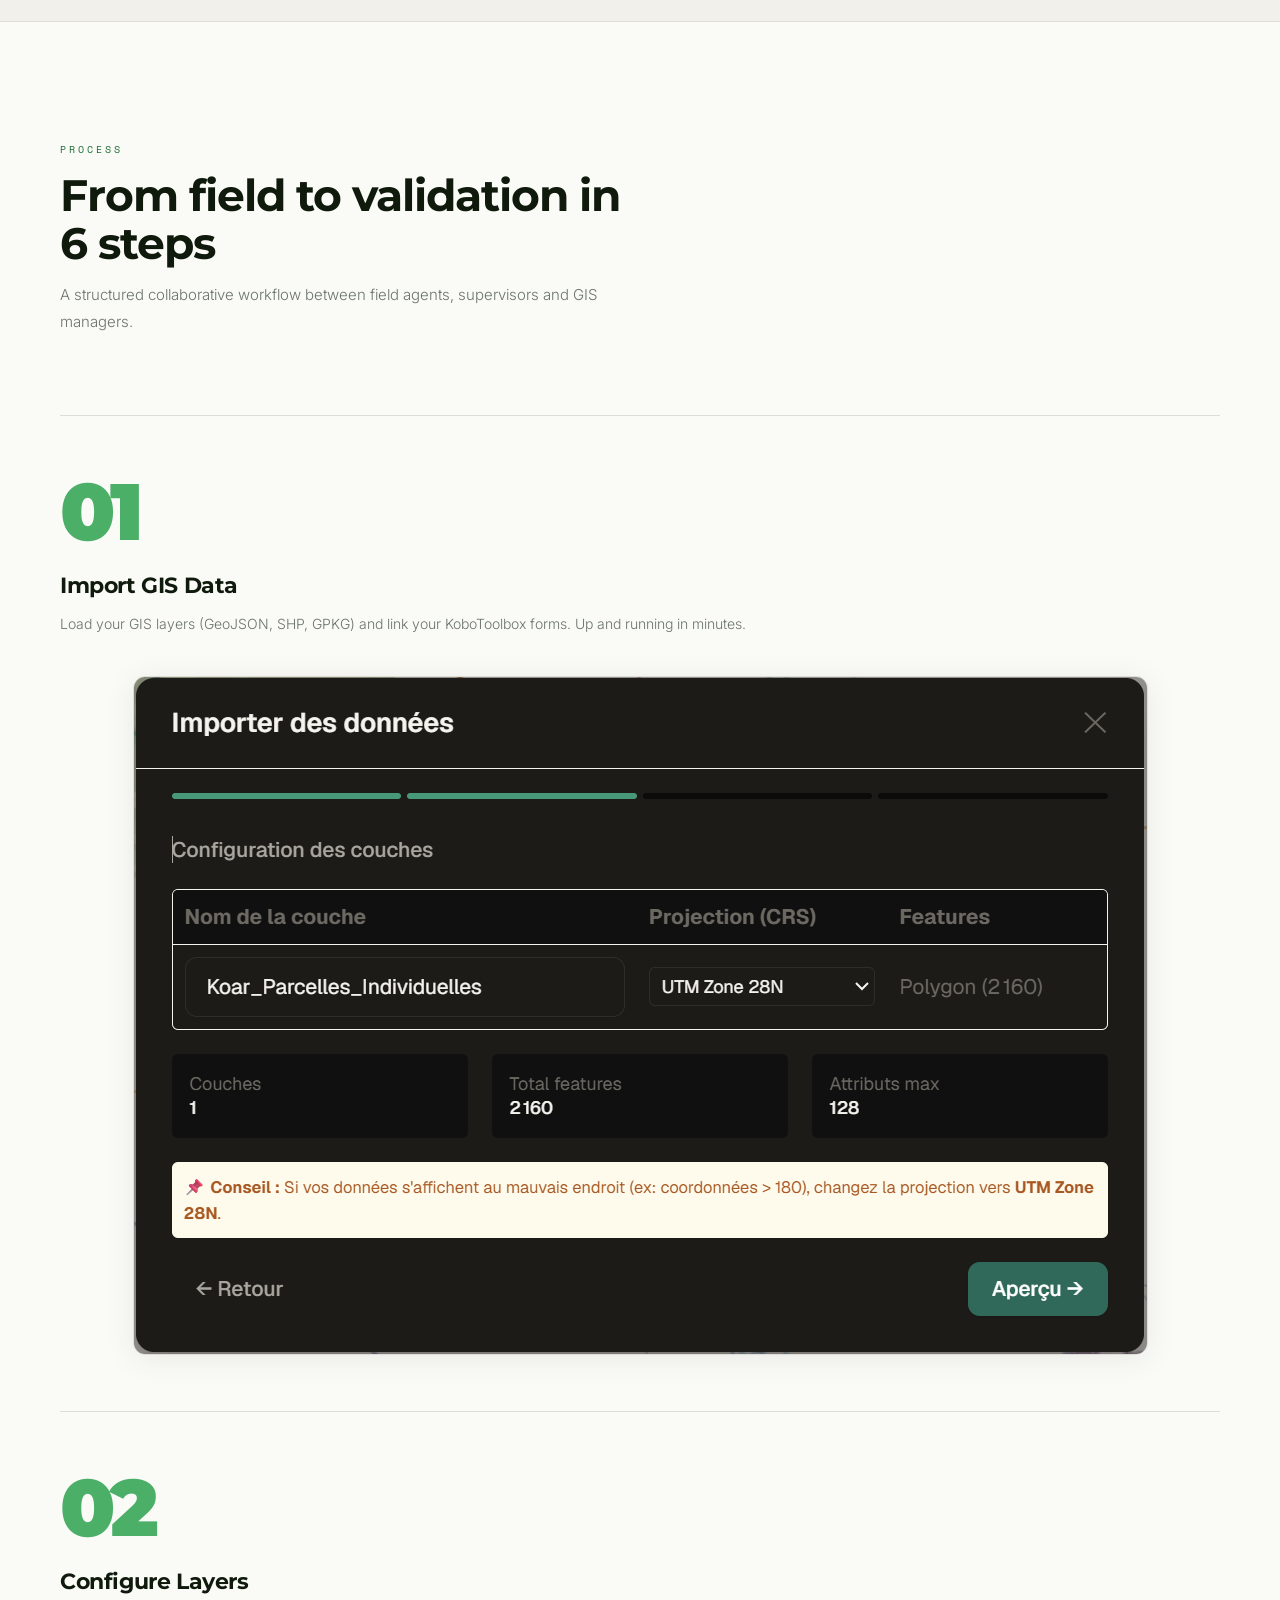
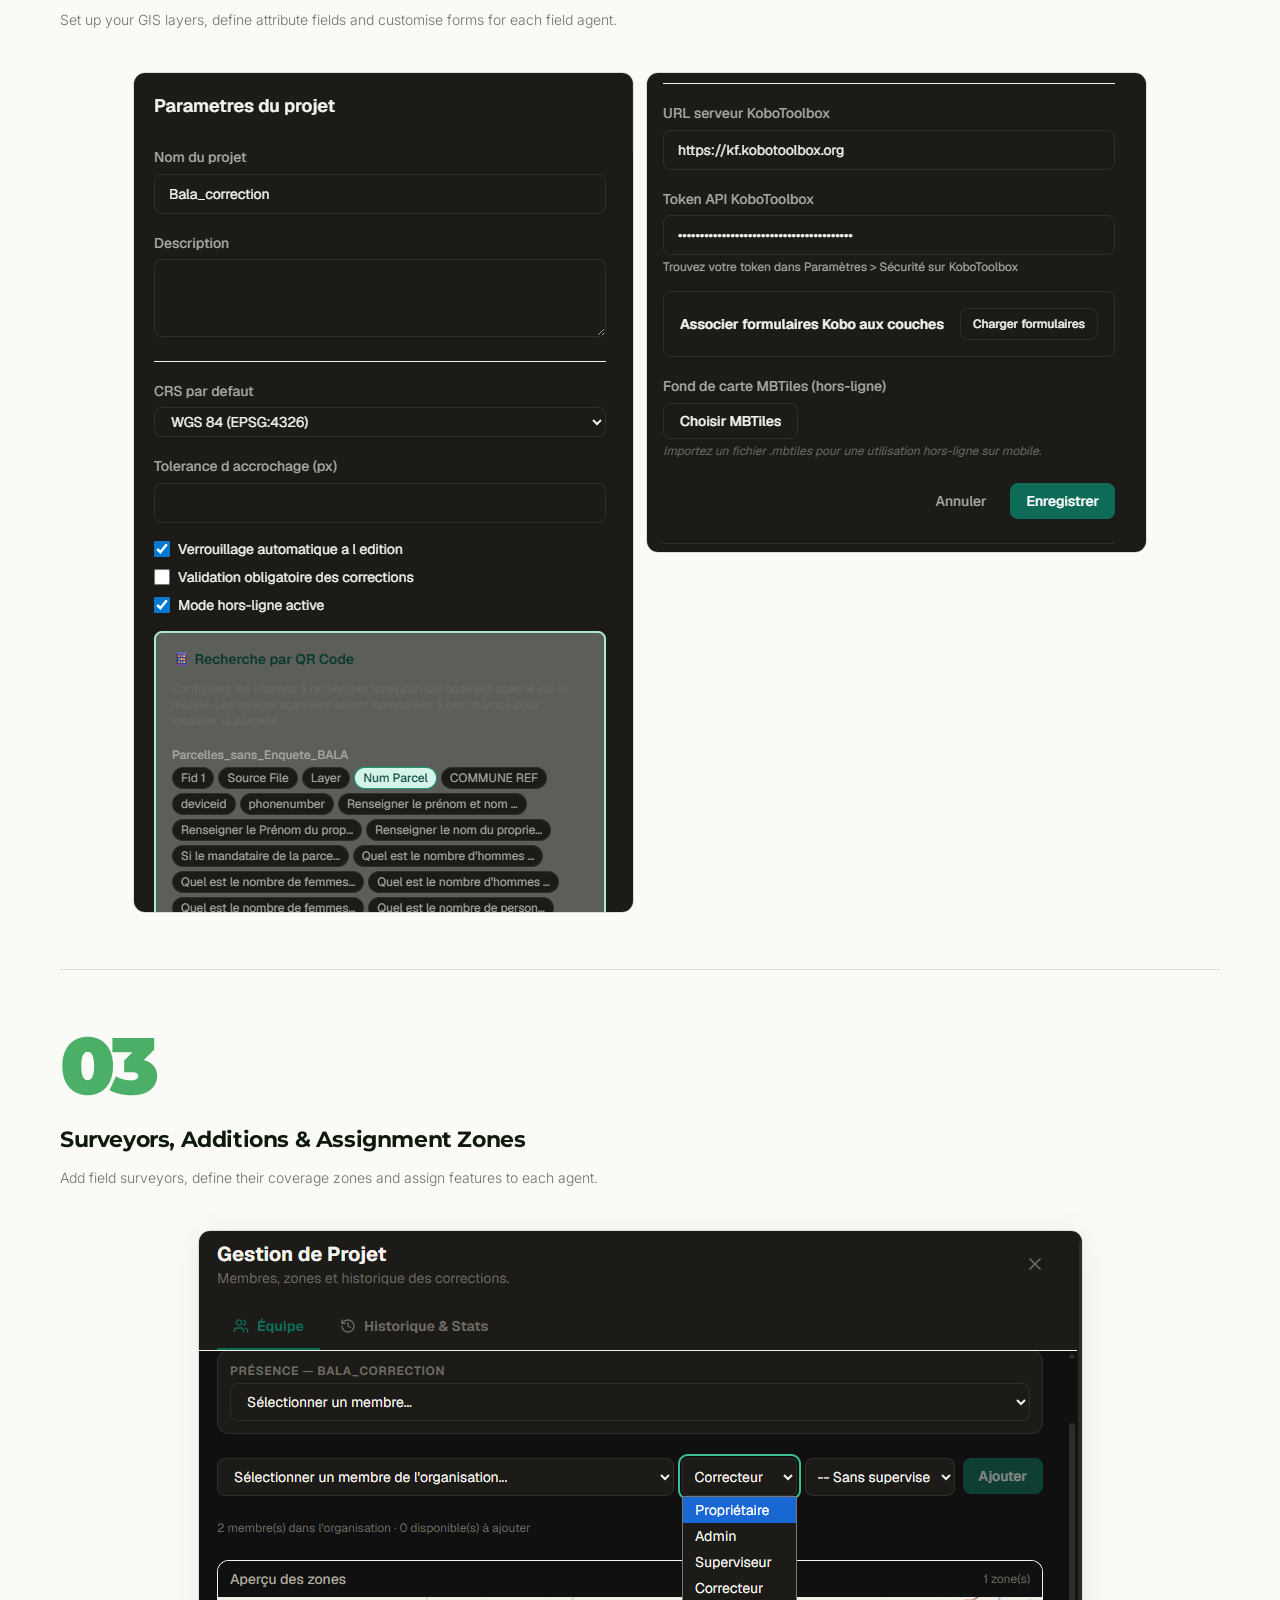
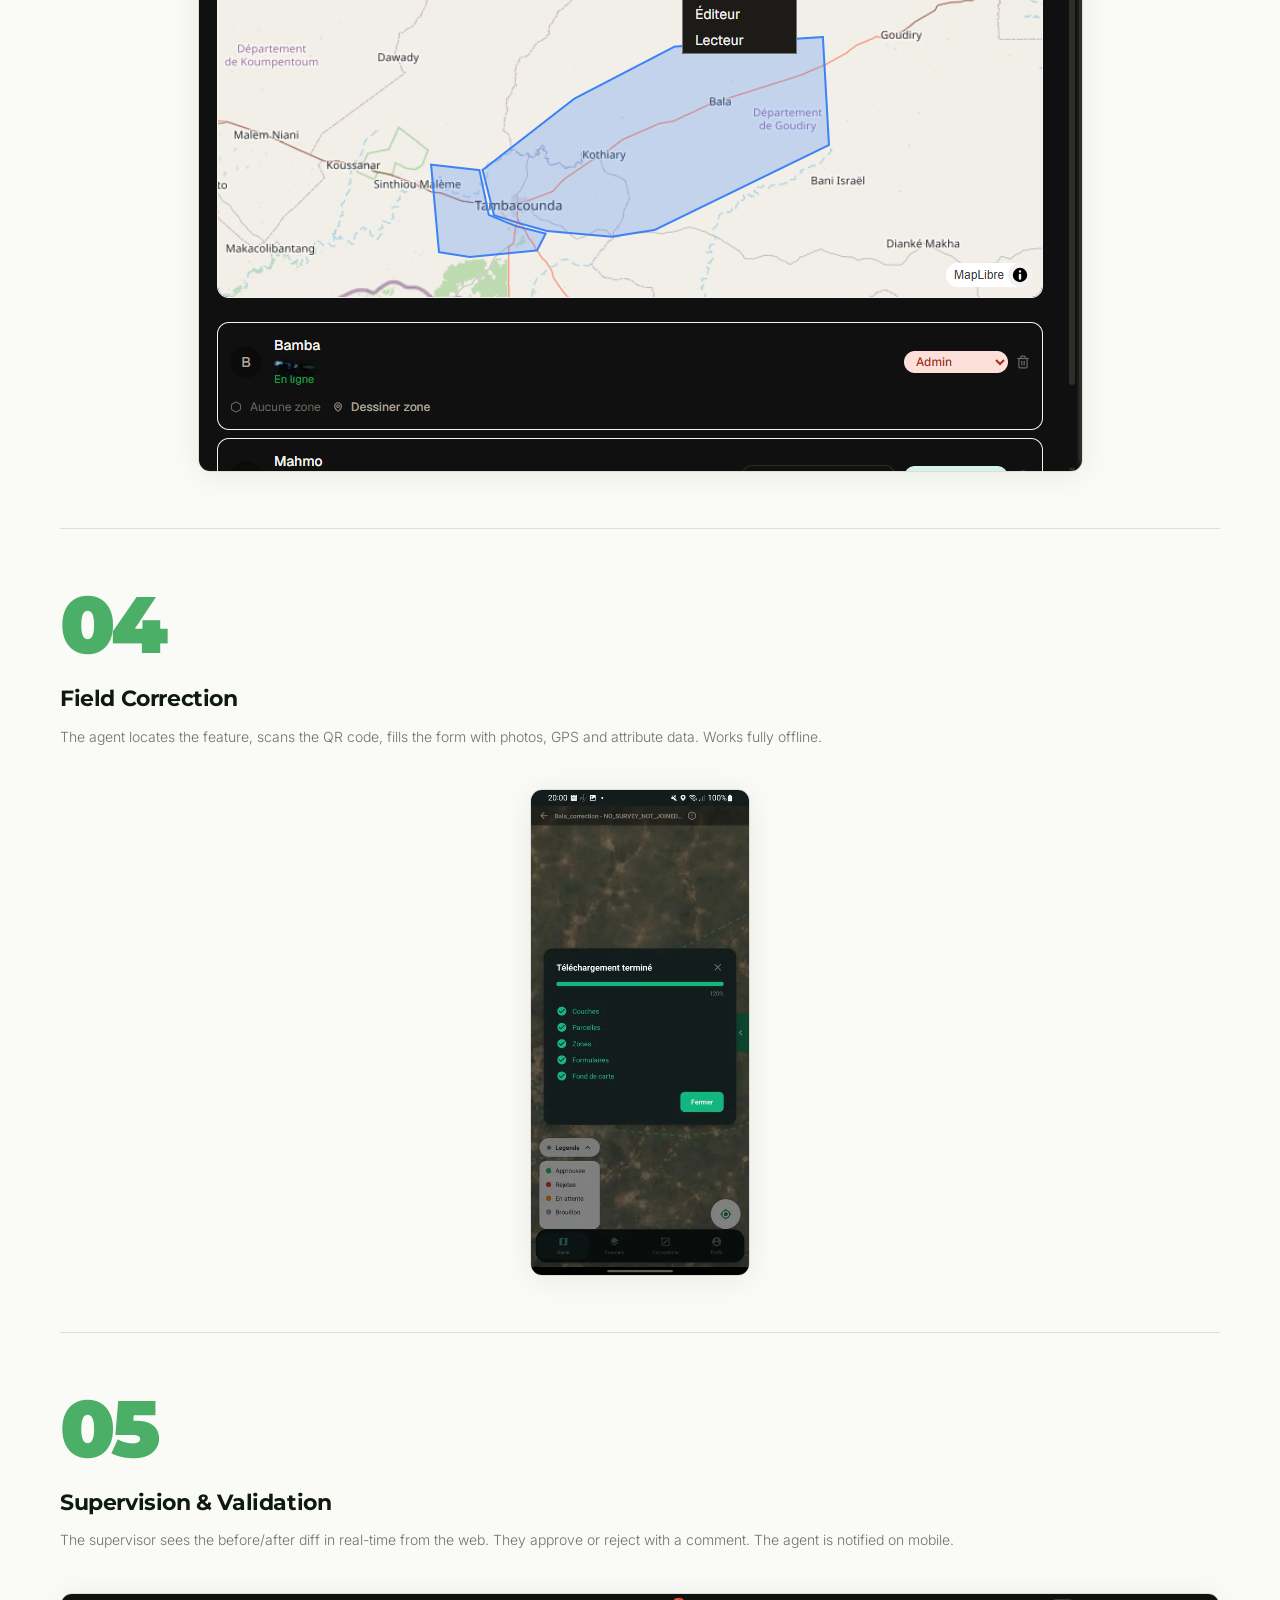
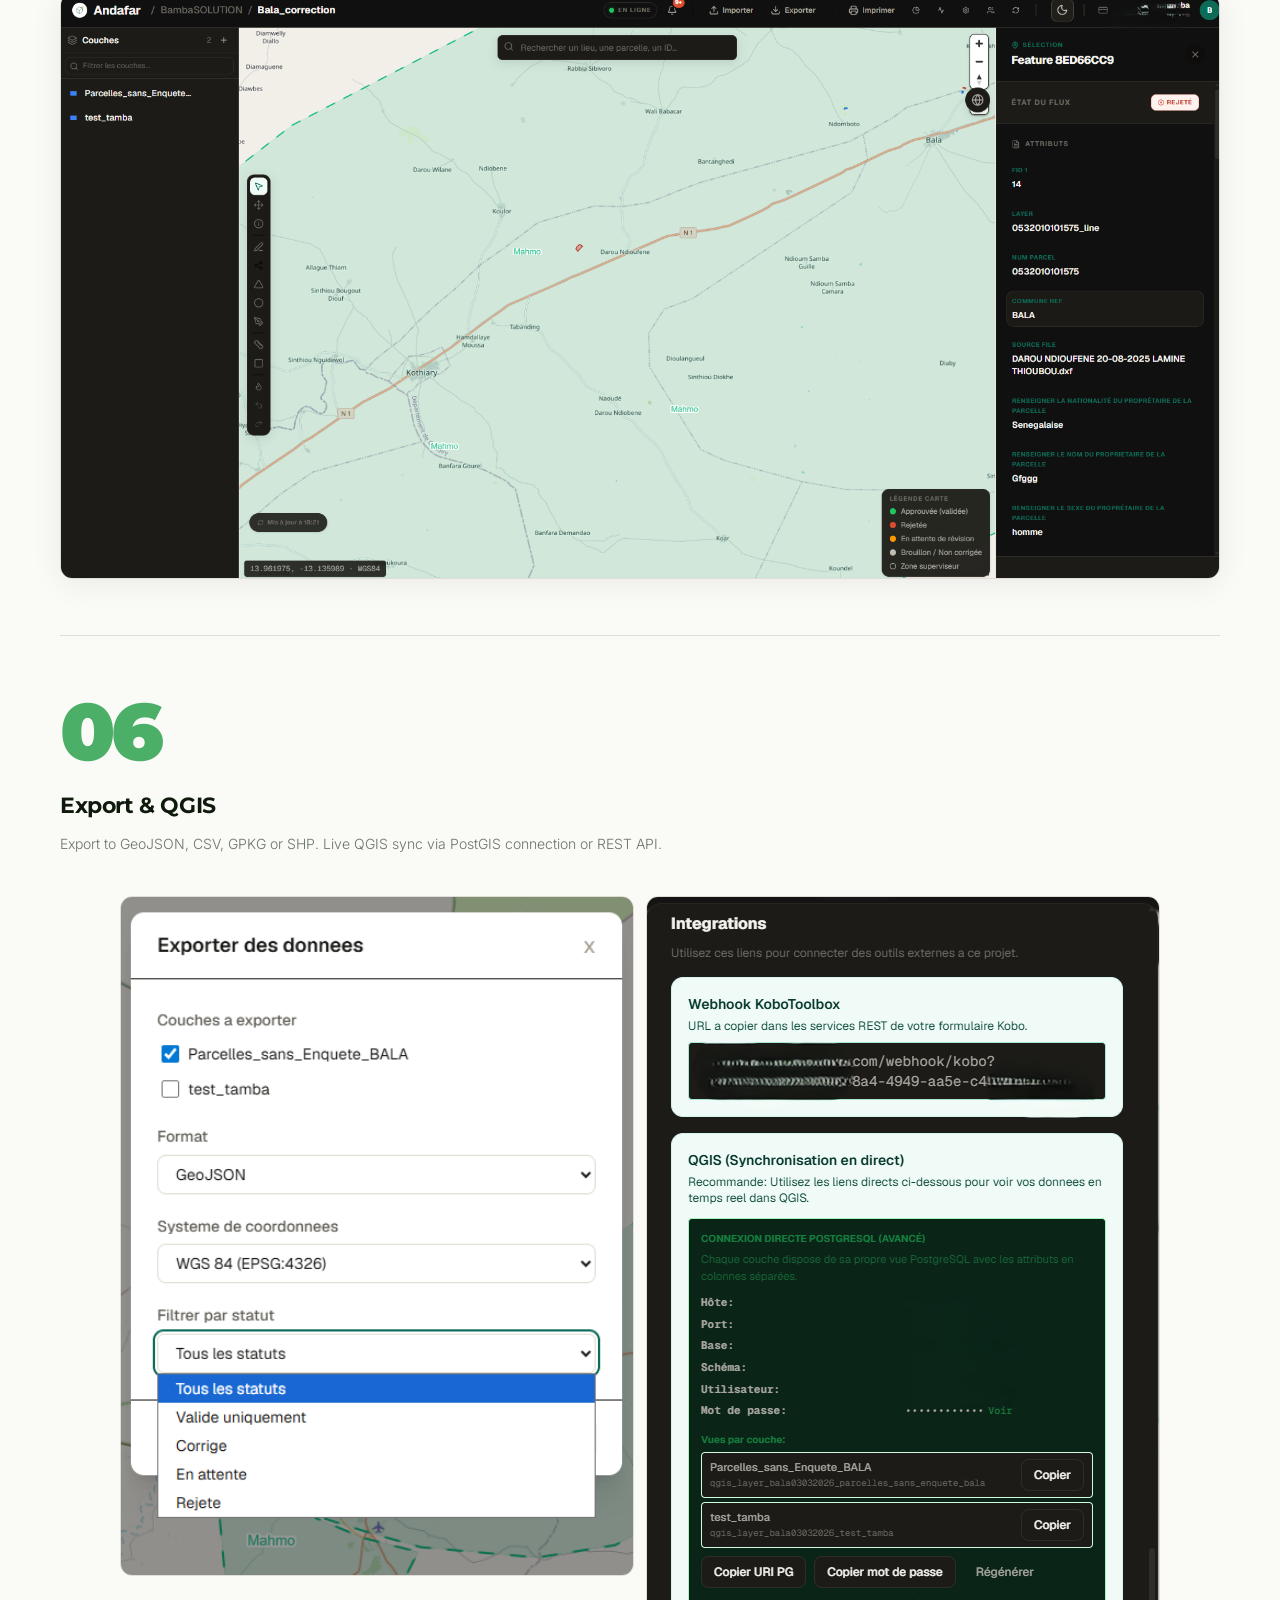
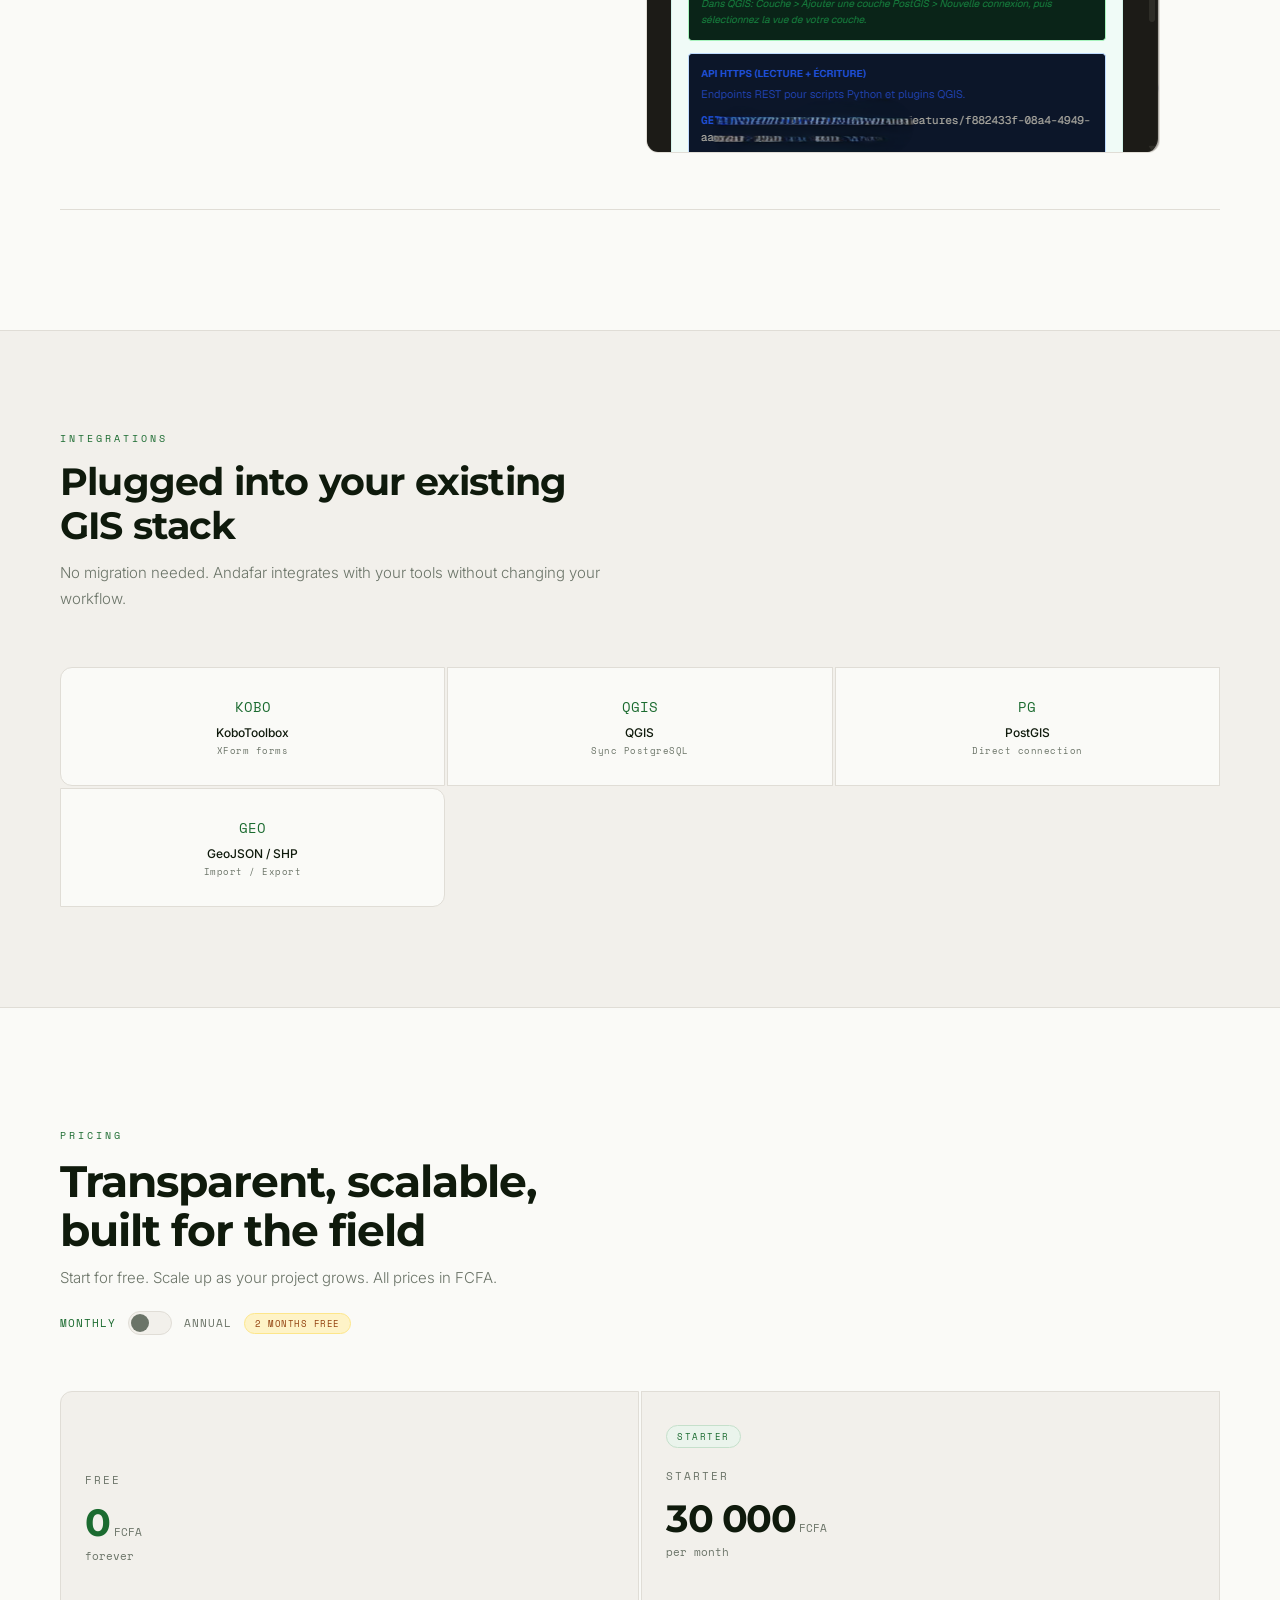
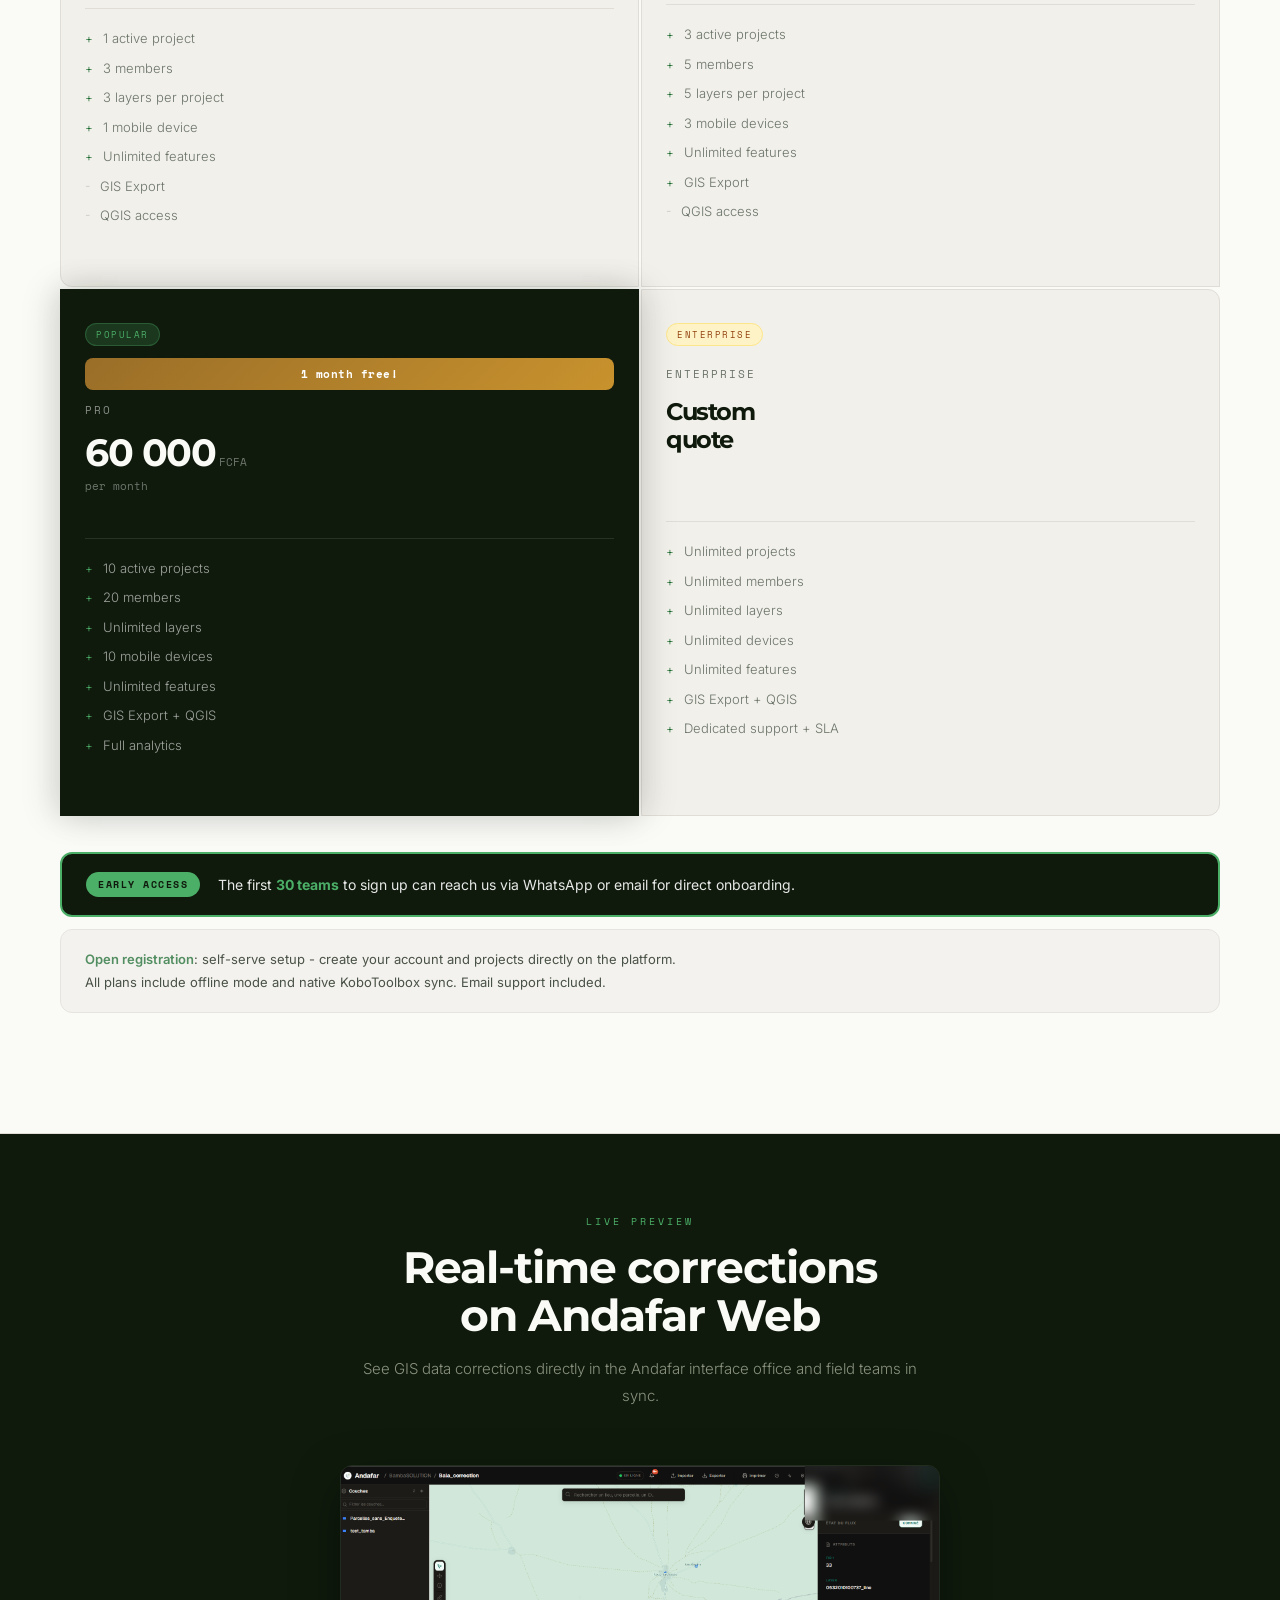
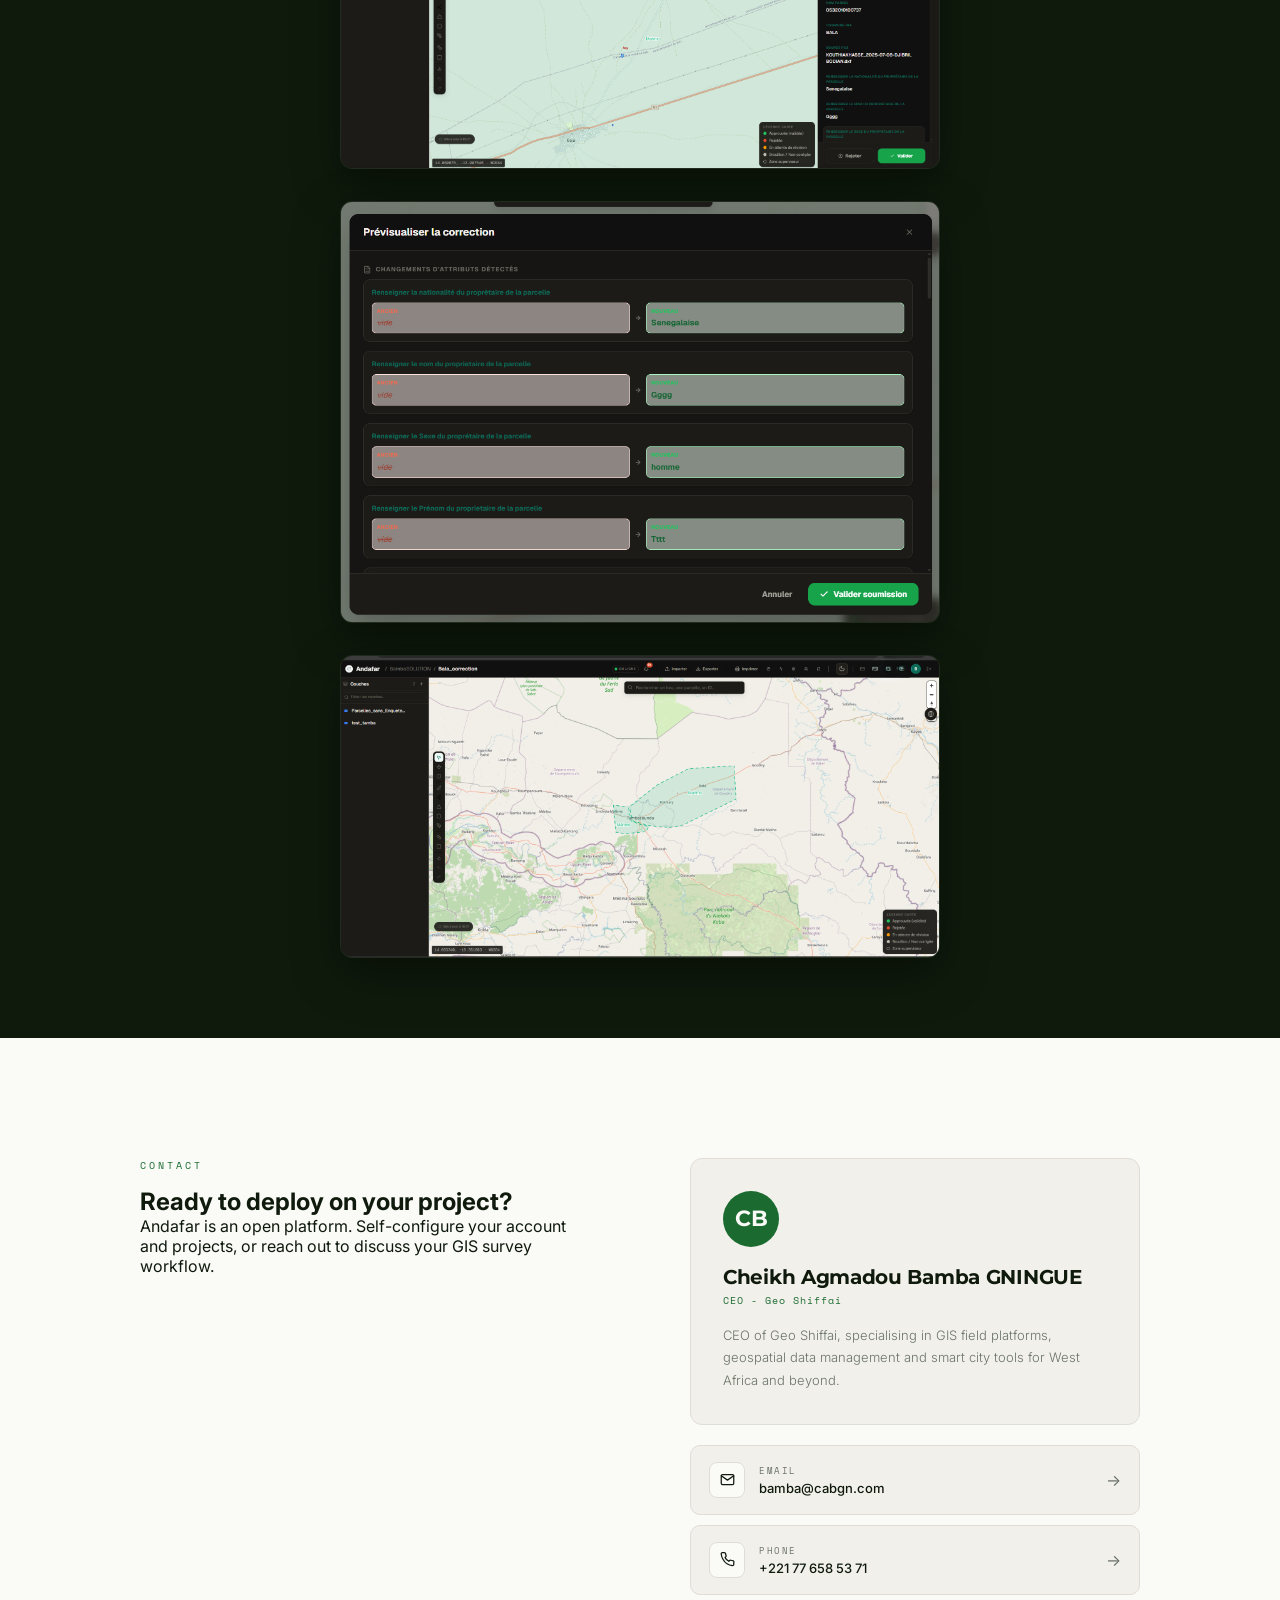
==== commit 71e0d8cd: "Replace nav tag with 'Get Started' button linking to andafar.cabgn.com" ====
--- a/andafar-landing.html
+++ b/andafar-landing.html
@@ -28,7 +28,7 @@
     Andafar
   </div>
   <div class="nav-right">
-    <span class="nav-tag">Now Open</span>
+    <a href="https://andafar.cabgn.com" class="nav-tag nav-cta" target="_blank" rel="noopener noreferrer">Get Started</a>
     <button class="lang-toggle" type="button" aria-label="Toggle language">FR</button>
   </div>
 </nav>
